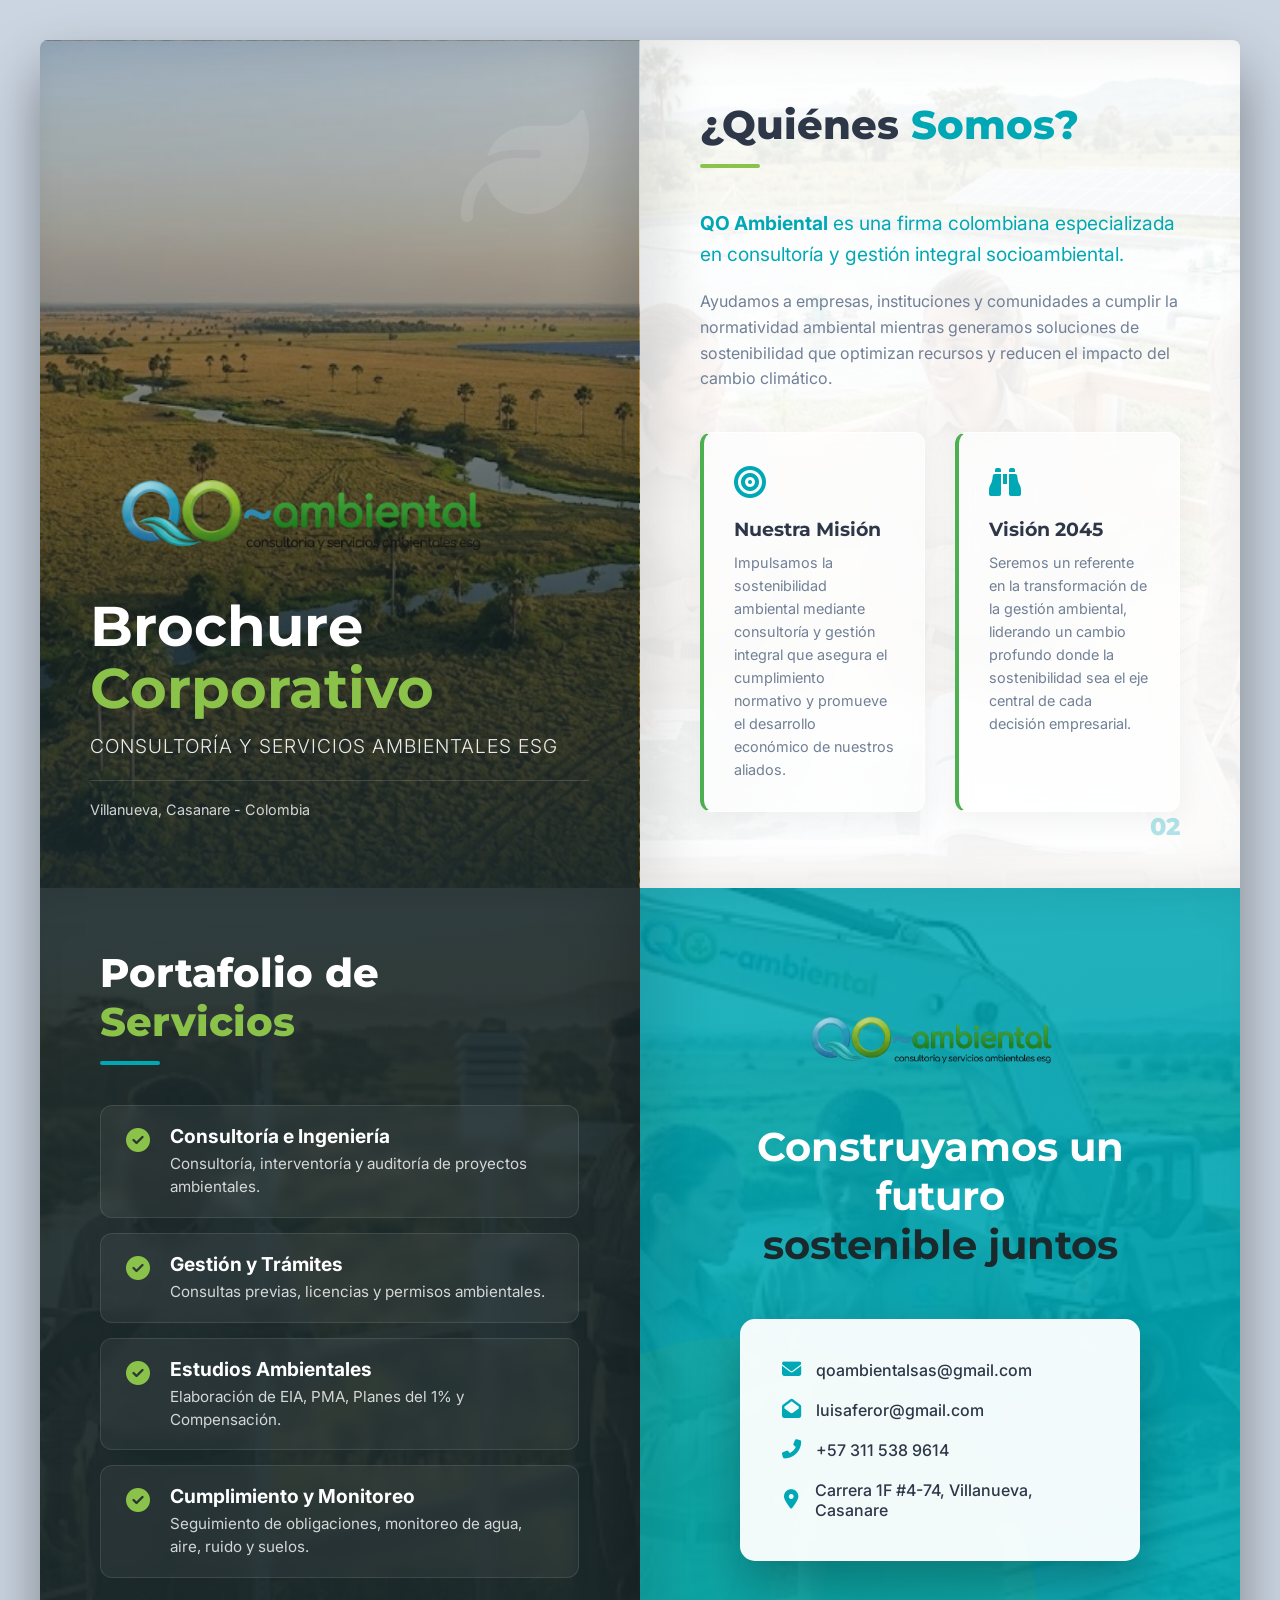
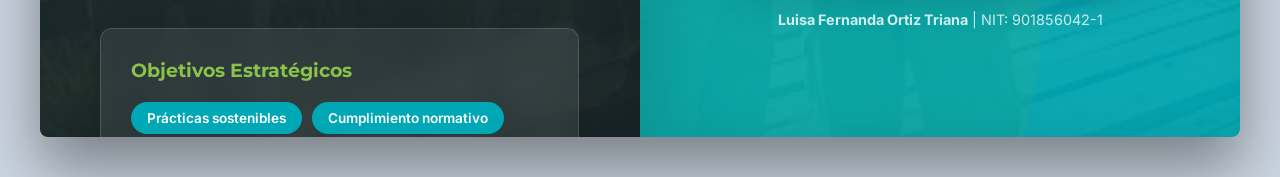
==== brochure/index.html @ d690be16 "Add files via upload" ====
<!DOCTYPE html>
<html lang="es">

<head>
    <meta charset="UTF-8">
    <meta name="viewport" content="width=device-width, initial-scale=1.0">
    <title>Brochure Corporativo | QO Ambiental</title>
    <!-- Fonts -->
    <link rel="preconnect" href="https://fonts.googleapis.com">
    <link rel="preconnect" href="https://fonts.gstatic.com" crossorigin>
    <link
        href="https://fonts.googleapis.com/css2?family=Inter:wght@300;400;500;600&family=Montserrat:wght@500;700;800;900&display=swap"
        rel="stylesheet">
    <link rel="stylesheet" href="https://cdnjs.cloudflare.com/ajax/libs/font-awesome/6.4.0/css/all.min.css">
    <link rel="stylesheet" href="style.css">
</head>

<body>

    <div class="brochure-container">

        <!-- PÁGINA 1: PORTADA -->
        <div class="page cover-page">
            <div class="overlay"></div>
            <div class="content">
                <img src="../imagenes/Logo QO.png" alt="QO Ambiental Logo" class="logo-img-large">
                <h1 class="title">Brochure<br><span>Corporativo</span></h1>
                <p class="subtitle">Consultoría y servicios ambientales ESG</p>
                <div class="bottom-bar">Villanueva, Casanare - Colombia</div>
            </div>
            <div class="leaf-decor"><i class="fas fa-leaf"></i></div>
        </div>

        <!-- PÁGINA 2: NOSOTROS / MISIÓN / VISIÓN -->
        <div class="page text-page">
            <div class="page-header">
                <h2>¿Quiénes <span>Somos?</span></h2>
                <div class="divider"></div>
            </div>

            <div class="page-body">
                <p class="lead"><strong>QO Ambiental</strong> es una firma colombiana especializada en consultoría y
                    gestión integral socioambiental.</p>
                <p>Ayudamos a empresas, instituciones y comunidades a cumplir la normatividad ambiental mientras
                    generamos soluciones de sostenibilidad que optimizan recursos y reducen el impacto del cambio
                    climático.</p>

                <div class="grid-2">
                    <div class="box">
                        <div class="box-icon"><i class="fas fa-bullseye"></i></div>
                        <h3>Nuestra Misión</h3>
                        <p>Impulsamos la sostenibilidad ambiental mediante consultoría y gestión integral que asegura el
                            cumplimiento normativo y promueve el desarrollo económico de nuestros aliados.</p>
                    </div>
                    <div class="box">
                        <div class="box-icon"><i class="fas fa-binoculars"></i></div>
                        <h3>Visión 2045</h3>
                        <p>Seremos un referente en la transformación de la gestión ambiental, liderando un cambio
                            profundo donde la sostenibilidad sea el eje central de cada decisión empresarial.</p>
                    </div>
                </div>
            </div>
            <div class="page-footer">02</div>
        </div>

        <!-- PÁGINA 3: SERVICIOS Y OBJETIVOS -->
        <div class="page text-page dark-page">
            <div class="page-header">
                <h2>Portafolio de <span>Servicios</span></h2>
                <div class="divider light"></div>
            </div>

            <div class="page-body">
                <ul class="services-list">
                    <li>
                        <i class="fas fa-check-circle"></i>
                        <div>
                            <strong>Consultoría e Ingeniería</strong>
                            <span>Consultoría, interventoría y auditoría de proyectos ambientales.</span>
                        </div>
                    </li>
                    <li>
                        <i class="fas fa-check-circle"></i>
                        <div>
                            <strong>Gestión y Trámites</strong>
                            <span>Consultas previas, licencias y permisos ambientales.</span>
                        </div>
                    </li>
                    <li>
                        <i class="fas fa-check-circle"></i>
                        <div>
                            <strong>Estudios Ambientales</strong>
                            <span>Elaboración de EIA, PMA, Planes del 1% y Compensación.</span>
                        </div>
                    </li>
                    <li>
                        <i class="fas fa-check-circle"></i>
                        <div>
                            <strong>Cumplimiento y Monitoreo</strong>
                            <span>Seguimiento de obligaciones, monitoreo de agua, aire, ruido y suelos.</span>
                        </div>
                    </li>
                </ul>

                <div class="objectives-highlight">
                    <h3>Objetivos Estratégicos</h3>
                    <div class="tags">
                        <span class="tag">Prácticas sostenibles</span>
                        <span class="tag">Cumplimiento normativo</span>
                        <span class="tag">Mitigación del cambio climático</span>
                    </div>
                </div>
            </div>
            <div class="page-footer">03</div>
        </div>

        <!-- PÁGINA 4: CONTACTO Y CONTRAPORTADA -->
        <div class="page back-cover">
            <div class="content">
                <img src="../imagenes/Logo QO.png" alt="QO Ambiental Logo" class="logo-img-medium">
                <h2>Construyamos un futuro<br><span>sostenible juntos</span></h2>

                <div class="contact-box">
                    <div class="c-item">
                        <i class="fas fa-envelope"></i> qoambientalsas@gmail.com
                    </div>
                    <div class="c-item">
                        <i class="fas fa-envelope-open"></i> luisaferor@gmail.com
                    </div>
                    <div class="c-item">
                        <i class="fas fa-phone-alt"></i> +57 311 538 9614
                    </div>
                    <div class="c-item">
                        <i class="fas fa-map-marker-alt"></i> Carrera 1F #4-74, Villanueva, Casanare
                    </div>
                </div>

                <div class="legal-info">
                    <strong>Luisa Fernanda Ortiz Triana</strong> | NIT: 901856042-1
                </div>
            </div>
            <div class="circle-decor"></div>
        </div>

    </div>

</body>

</html>
---- brochure/style.css ----
:root {
    --color-primary: #00A8B5;
    /* Teal */
    --color-secondary: #4CAF50;
    /* Emerald */
    --color-tertiary: #8BC34A;
    /* Lime */
    --color-dark: #1A292C;
    --color-text: #2D3748;
    --color-text-light: #718096;
    --color-light: #F4F7F6;

    --font-heading: 'Montserrat', sans-serif;
    --font-body: 'Inter', sans-serif;

    --grad-main: linear-gradient(135deg, var(--color-primary) 0%, var(--color-secondary) 100%);
}

* {
    margin: 0;
    padding: 0;
    box-sizing: border-box;
}

body {
    background-color: #CBD5E1;
    font-family: var(--font-body);
    color: var(--color-text);
    padding: 40px;
}

.brochure-container {
    display: grid;
    grid-template-columns: 1fr 1fr;
    gap: 0;
    max-width: 1400px;
    margin: 0 auto;
    box-shadow: 0 30px 60px rgba(0, 0, 0, 0.4);
    border-radius: 8px;
    overflow: hidden;
}

/* Page Standard Size (Letter aspect ratio roughly, viewing in spread) */
.page {
    background: #fff;
    aspect-ratio: 1 / 1.414;
    /* A4 aspect ratio approximation */
    width: 100%;
    position: relative;
    overflow: hidden;
    display: flex;
    flex-direction: column;
}

/* Simulate Book Spine */
.page:nth-child(odd) {
    box-shadow: inset -25px 0 50px rgba(0, 0, 0, 0.15);
    border-right: 1px solid rgba(0, 0, 0, 0.1);
}

.page:nth-child(even) {
    box-shadow: inset 25px 0 50px rgba(0, 0, 0, 0.1);
}

h1,
h2,
h3 {
    font-family: var(--font-heading);
}

h2 span,
h1 span {
    color: var(--color-primary);
}

.divider {
    height: 4px;
    width: 60px;
    background: var(--color-tertiary);
    margin-top: 15px;
    border-radius: 2px;
}

.divider.light {
    background: var(--color-primary);
}

/* --- Page 1: Cover --- */
.cover-page {
    background: url('../imagenes/imagen1.jpg') center/cover;
    color: white;
    justify-content: center;
    padding: 50px;
}

.cover-page .overlay {
    position: absolute;
    inset: 0;
    background: linear-gradient(to bottom, rgba(0, 0, 0, 0.2) 0%, rgba(26, 41, 44, 0.9) 100%);
    z-index: 1;
}

.cover-page .content {
    position: relative;
    z-index: 2;
    margin-top: auto;
    margin-bottom: 80px;
}

.logo-img-large {
    height: 120px;
    width: auto;
    margin-bottom: 20px;
}

.cover-page .title {
    font-size: 3.5rem;
    line-height: 1.1;
    margin-bottom: 15px;
}

.cover-page .title span {
    color: var(--color-tertiary);
}

.cover-page .subtitle {
    font-size: 1.2rem;
    font-weight: 300;
    letter-spacing: 1px;
    text-transform: uppercase;
    opacity: 0.9;
}

.bottom-bar {
    position: absolute;
    bottom: -80px;
    left: 0;
    width: 100%;
    padding: 20px 0;
    border-top: 1px solid rgba(255, 255, 255, 0.2);
    font-size: 0.9rem;
    opacity: 0.8;
}

.leaf-decor {
    position: absolute;
    top: 50px;
    right: 50px;
    font-size: 8rem;
    color: white;
    opacity: 0.1;
    z-index: 1;
}

/* --- Interior Pages (2 & 3) --- */
.text-page {
    padding: 60px;
    background: linear-gradient(rgba(255, 255, 255, 0.9), rgba(255, 255, 255, 0.95)), url('../imagenes/imagen 2.jpg') center/cover;
}

.page-header {
    margin-bottom: 40px;
}

.page-header h2 {
    font-size: 2.5rem;
    font-weight: 800;
}

.page-body .lead {
    font-size: 1.2rem;
    color: var(--color-primary);
    margin-bottom: 20px;
}

.page-body p {
    font-size: 1rem;
    line-height: 1.6;
    margin-bottom: 20px;
    color: var(--color-text-light);
}

.grid-2 {
    display: grid;
    grid-template-columns: 1fr 1fr;
    gap: 30px;
    margin-top: 40px;
}

.box {
    background: rgba(255, 255, 255, 0.65);
    backdrop-filter: blur(12px);
    -webkit-backdrop-filter: blur(12px);
    border: 1px solid rgba(255, 255, 255, 0.8);
    padding: 30px;
    border-radius: 12px;
    border-left: 4px solid var(--color-secondary);
    box-shadow: 0 8px 30px rgba(0, 0, 0, 0.05);
    transition: transform 0.3s cubic-bezier(0.175, 0.885, 0.32, 1.275), box-shadow 0.3s ease;
}

.box:hover {
    transform: translateY(-8px);
    box-shadow: 0 15px 35px rgba(0, 0, 0, 0.1);
}

.box-icon {
    font-size: 2rem;
    color: var(--color-primary);
    margin-bottom: 15px;
}

.box h3 {
    margin-bottom: 10px;
    font-size: 1.2rem;
}

.box p {
    font-size: 0.9rem;
    margin-bottom: 0;
}

.page-footer {
    margin-top: auto;
    text-align: right;
    font-family: var(--font-heading);
    font-weight: 800;
    color: var(--color-primary);
    font-size: 1.5rem;
    opacity: 0.3;
}

/* --- Dark Page (3) --- */
.dark-page {
    background: linear-gradient(rgba(26, 41, 44, 0.9), rgba(26, 41, 44, 0.95)), url('../imagenes/imagen 3.jpg') center/cover;
    color: white;
}

.dark-page h2 span {
    color: var(--color-tertiary);
}

.services-list {
    list-style: none;
    display: flex;
    flex-direction: column;
    gap: 15px;
}

.services-list li {
    display: flex;
    align-items: flex-start;
    gap: 20px;
    background: rgba(255, 255, 255, 0.05);
    backdrop-filter: blur(6px);
    -webkit-backdrop-filter: blur(6px);
    border: 1px solid rgba(255, 255, 255, 0.1);
    padding: 18px 25px;
    border-radius: 12px;
    transition: all 0.3s ease;
}

.services-list li:hover {
    transform: translateX(10px);
    background: rgba(255, 255, 255, 0.12);
    border-color: rgba(255, 255, 255, 0.25);
    box-shadow: 0 10px 25px rgba(0, 0, 0, 0.2);
}

.services-list i {
    font-size: 1.5rem;
    color: var(--color-tertiary);
    margin-top: 4px;
}

.services-list strong {
    display: block;
    font-size: 1.2rem;
    margin-bottom: 5px;
    color: white;
}

.services-list span {
    color: rgba(255, 255, 255, 0.8);
    font-size: 0.95rem;
    line-height: 1.5;
}

.objectives-highlight {
    margin-top: 50px;
    background: rgba(255, 255, 255, 0.08);
    backdrop-filter: blur(10px);
    -webkit-backdrop-filter: blur(10px);
    border: 1px solid rgba(255, 255, 255, 0.15);
    padding: 30px;
    border-radius: 12px;
    box-shadow: 0 15px 35px rgba(0, 0, 0, 0.2);
}

.objectives-highlight h3 {
    margin-bottom: 20px;
    color: var(--color-tertiary);
}

.tags {
    display: flex;
    flex-wrap: wrap;
    gap: 10px;
}

.tag {
    background: var(--color-primary);
    color: white;
    padding: 8px 16px;
    border-radius: 50px;
    font-size: 0.85rem;
    font-weight: 600;
}

/* --- Page 4: Back Cover --- */
.back-cover {
    background: linear-gradient(rgba(0, 168, 181, 0.85), rgba(0, 168, 181, 0.95)), url('../imagenes/imagen4.jpg') center/cover;
    color: white;
    padding: 60px;
    justify-content: center;
    text-align: center;
}

.back-cover .content {
    position: relative;
    z-index: 2;
}

.logo-img-medium {
    height: 80px;
    width: auto;
    margin-bottom: 40px;
}

.back-cover h2 {
    font-size: 2.5rem;
    margin-bottom: 50px;
}

.back-cover h2 span {
    color: var(--color-dark);
}

.contact-box {
    background: rgba(255, 255, 255, 0.95);
    backdrop-filter: blur(10px);
    -webkit-backdrop-filter: blur(10px);
    color: var(--color-text);
    padding: 40px;
    border-radius: 15px;
    display: flex;
    flex-direction: column;
    gap: 20px;
    text-align: left;
    max-width: 400px;
    margin: 0 auto 50px;
    box-shadow: 0 25px 50px rgba(0, 0, 0, 0.25);
    border: 1px solid rgba(255, 255, 255, 0.4);
    transition: transform 0.3s ease, box-shadow 0.3s ease;
}

.contact-box:hover {
    transform: translateY(-8px);
    box-shadow: 0 35px 60px rgba(0, 0, 0, 0.35);
}

.c-item {
    display: flex;
    align-items: center;
    gap: 15px;
    font-weight: 500;
    transition: color 0.3s, transform 0.3s;
    cursor: default;
}

.c-item:hover {
    color: var(--color-primary);
    transform: translateX(5px);
}

.c-item i {
    color: var(--color-primary);
    font-size: 1.2rem;
    width: 20px;
    text-align: center;
}

.legal-info {
    font-size: 0.9rem;
    opacity: 0.8;
}

.circle-decor {
    position: absolute;
    width: 600px;
    height: 600px;
    border-radius: 50%;
    background: var(--color-secondary);
    opacity: 0.1;
    bottom: -200px;
    left: -200px;
    z-index: 1;
}

/* Responsive for single column viewing */
@media (max-width: 1200px) {
    .brochure-container {
        grid-template-columns: 1fr;
        max-width: 800px;
        box-shadow: none;
        gap: 40px;
        background: transparent;
    }

    .page {
        box-shadow: 0 15px 40px rgba(0, 0, 0, 0.2) !important;
        border-radius: 12px;
        border-right: none !important;
    }
}

@media (max-width: 600px) {
    .page {
        aspect-ratio: auto;
        min-height: 800px;
    }

    .cover-page .title {
        font-size: 2.5rem;
    }

    .logo-img-large {
        height: 80px;
    }
}

/* --- Entrance Animations --- */
@keyframes fadeInUp {
    from {
        opacity: 0;
        transform: translateY(30px);
    }

    to {
        opacity: 1;
        transform: translateY(0);
    }
}

.page .content,
.page .page-header,
.page .page-body p,
.page .box,
.services-list li,
.objectives-highlight,
.contact-box {
    animation: fadeInUp 0.8s cubic-bezier(0.165, 0.84, 0.44, 1) forwards;
    opacity: 0;
}

/* Delay staggered */
.cover-page .content {
    animation-delay: 0.2s;
}

.page-header {
    animation-delay: 0.3s;
}

.page-body>p {
    animation-delay: 0.4s;
}

.grid-2 .box:first-child {
    animation-delay: 0.5s;
}

.grid-2 .box:last-child {
    animation-delay: 0.7s;
}

.services-list li:nth-child(1) {
    animation-delay: 0.4s;
}

.services-list li:nth-child(2) {
    animation-delay: 0.55s;
}

.services-list li:nth-child(3) {
    animation-delay: 0.7s;
}

.services-list li:nth-child(4) {
    animation-delay: 0.85s;
}

.objectives-highlight {
    animation-delay: 1s;
}

.contact-box {
    animation-delay: 0.5s;
}

/* --- Print / PDF Export Styles --- */
@media print {
    body {
        background-color: transparent !important;
        margin: 0;
        padding: 0;
    }

    /* Force WebKit (Chrome/Edge/Safari) to render background colors/images */
    * {
        -webkit-print-color-adjust: exact !important;
        print-color-adjust: exact !important;
    }

    .brochure-container {
        display: block;
        /* Remove grid for sequential printing */
        max-width: 100%;
        margin: 0;
        box-shadow: none !important;
        border-radius: 0;
    }

    .page {
        box-shadow: none !important;
        border: none !important;
        page-break-after: always;
        /* Force new page for each brochure page */
        page-break-inside: avoid;
        width: 100%;
        /* Take full width of printed page */
        height: 100vh;
        /* Attempt to fill the page height */
        border-radius: 0 !important;
        /* Remove entrance animations for printing */
        animation: none !important;
        opacity: 1 !important;
    }

    .page .content,
    .page .page-header,
    .page .page-body p,
    .page .box,
    .services-list li,
    .objectives-highlight,
    .contact-box {
        animation: none !important;
        opacity: 1 !important;
    }

    /* Remove interactive hover states & glassmorphism for print clarity */
    .box,
    .services-list li,
    .contact-box,
    .objectives-highlight {
        backdrop-filter: none !important;
        -webkit-backdrop-filter: none !important;
        box-shadow: none !important;
        transform: none !important;
    }

    /* Reset page margins to zero on the printer side */
    @page {
        margin: 0;
        size: letter portrait;
        /* Or A4 */
    }
}
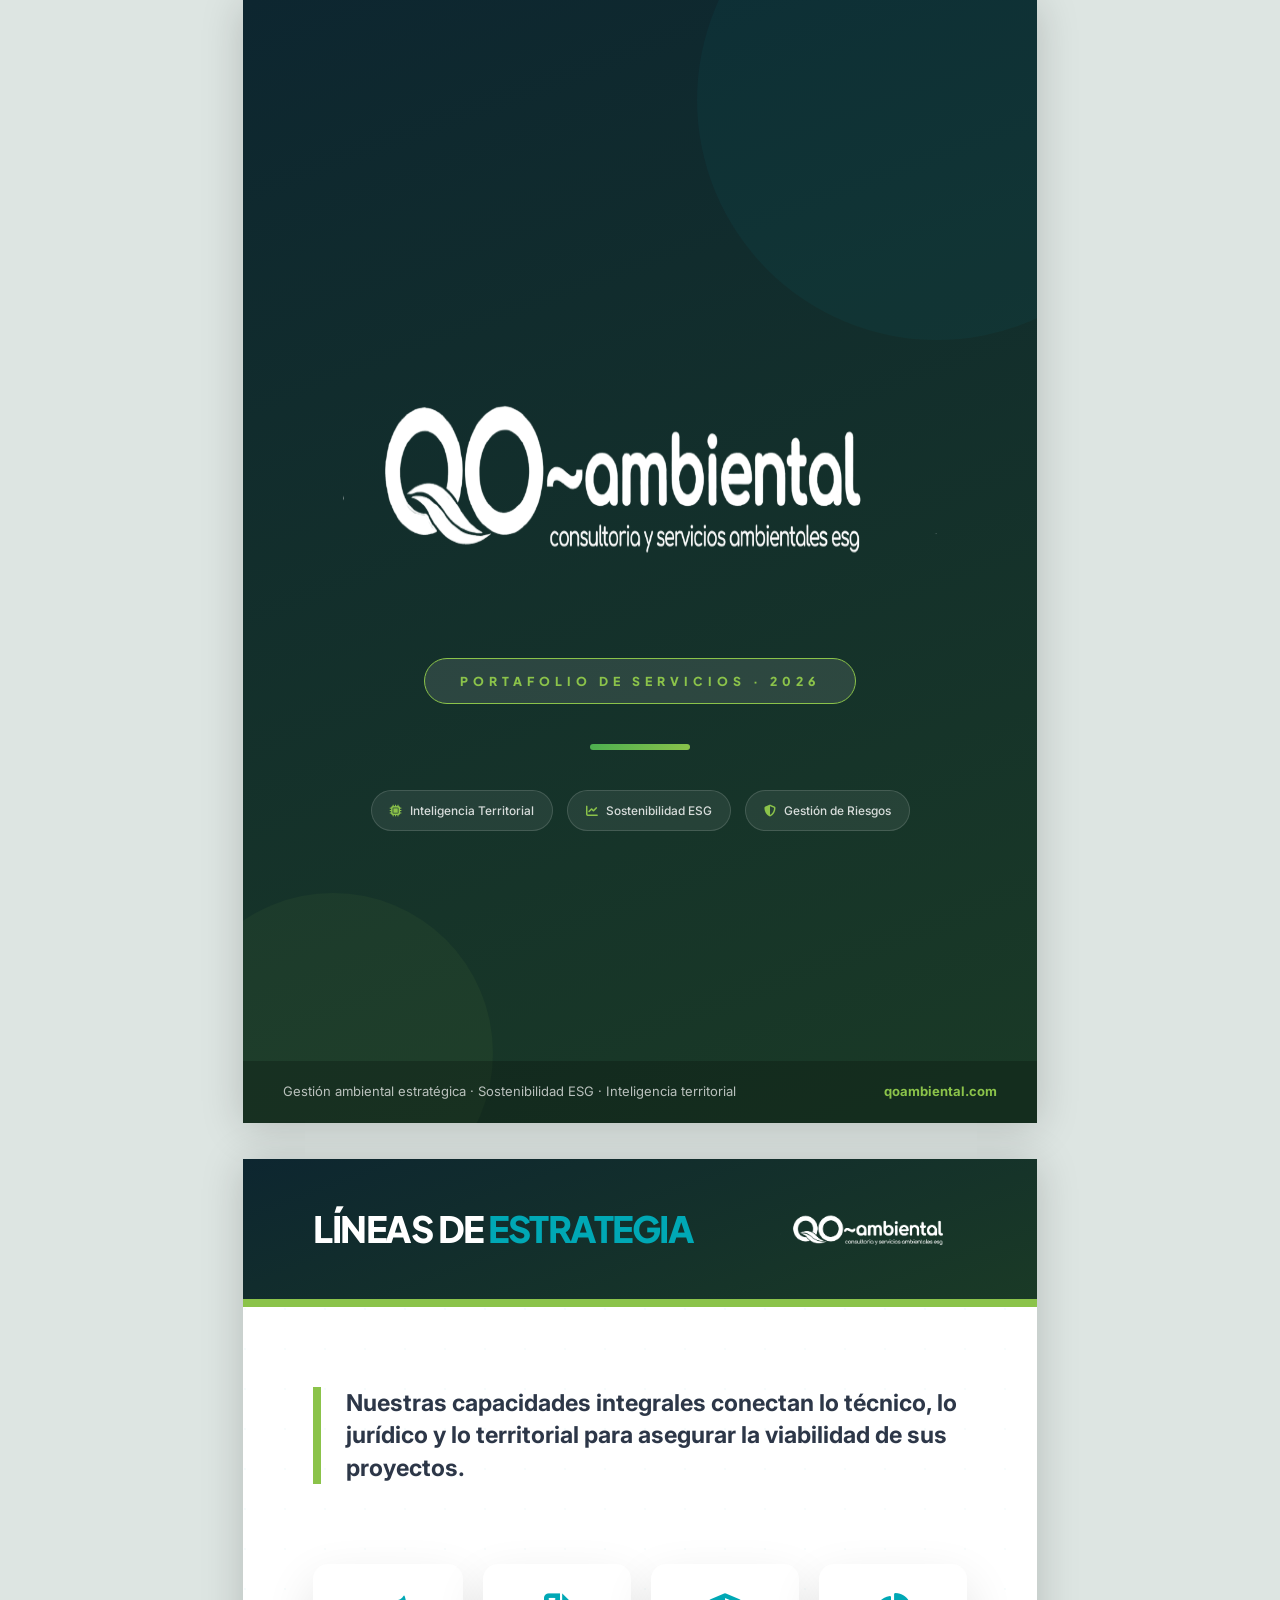
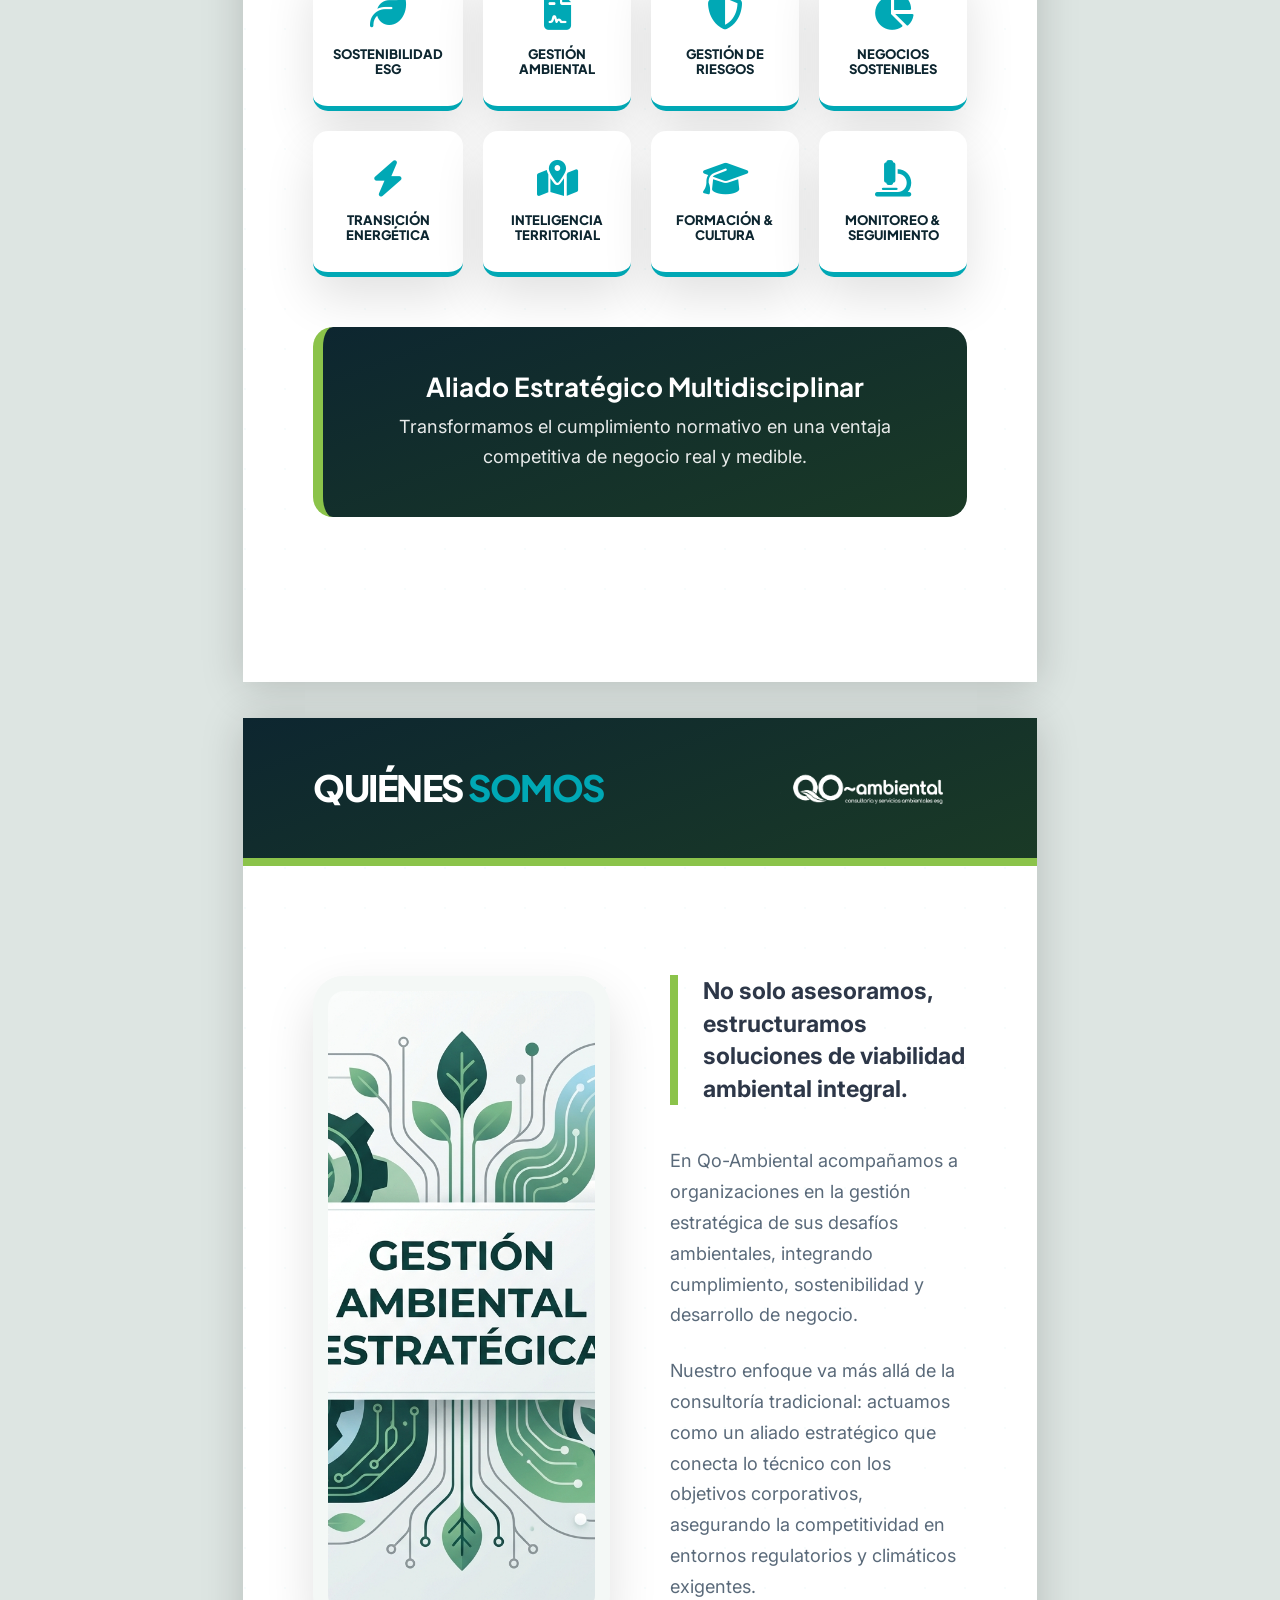
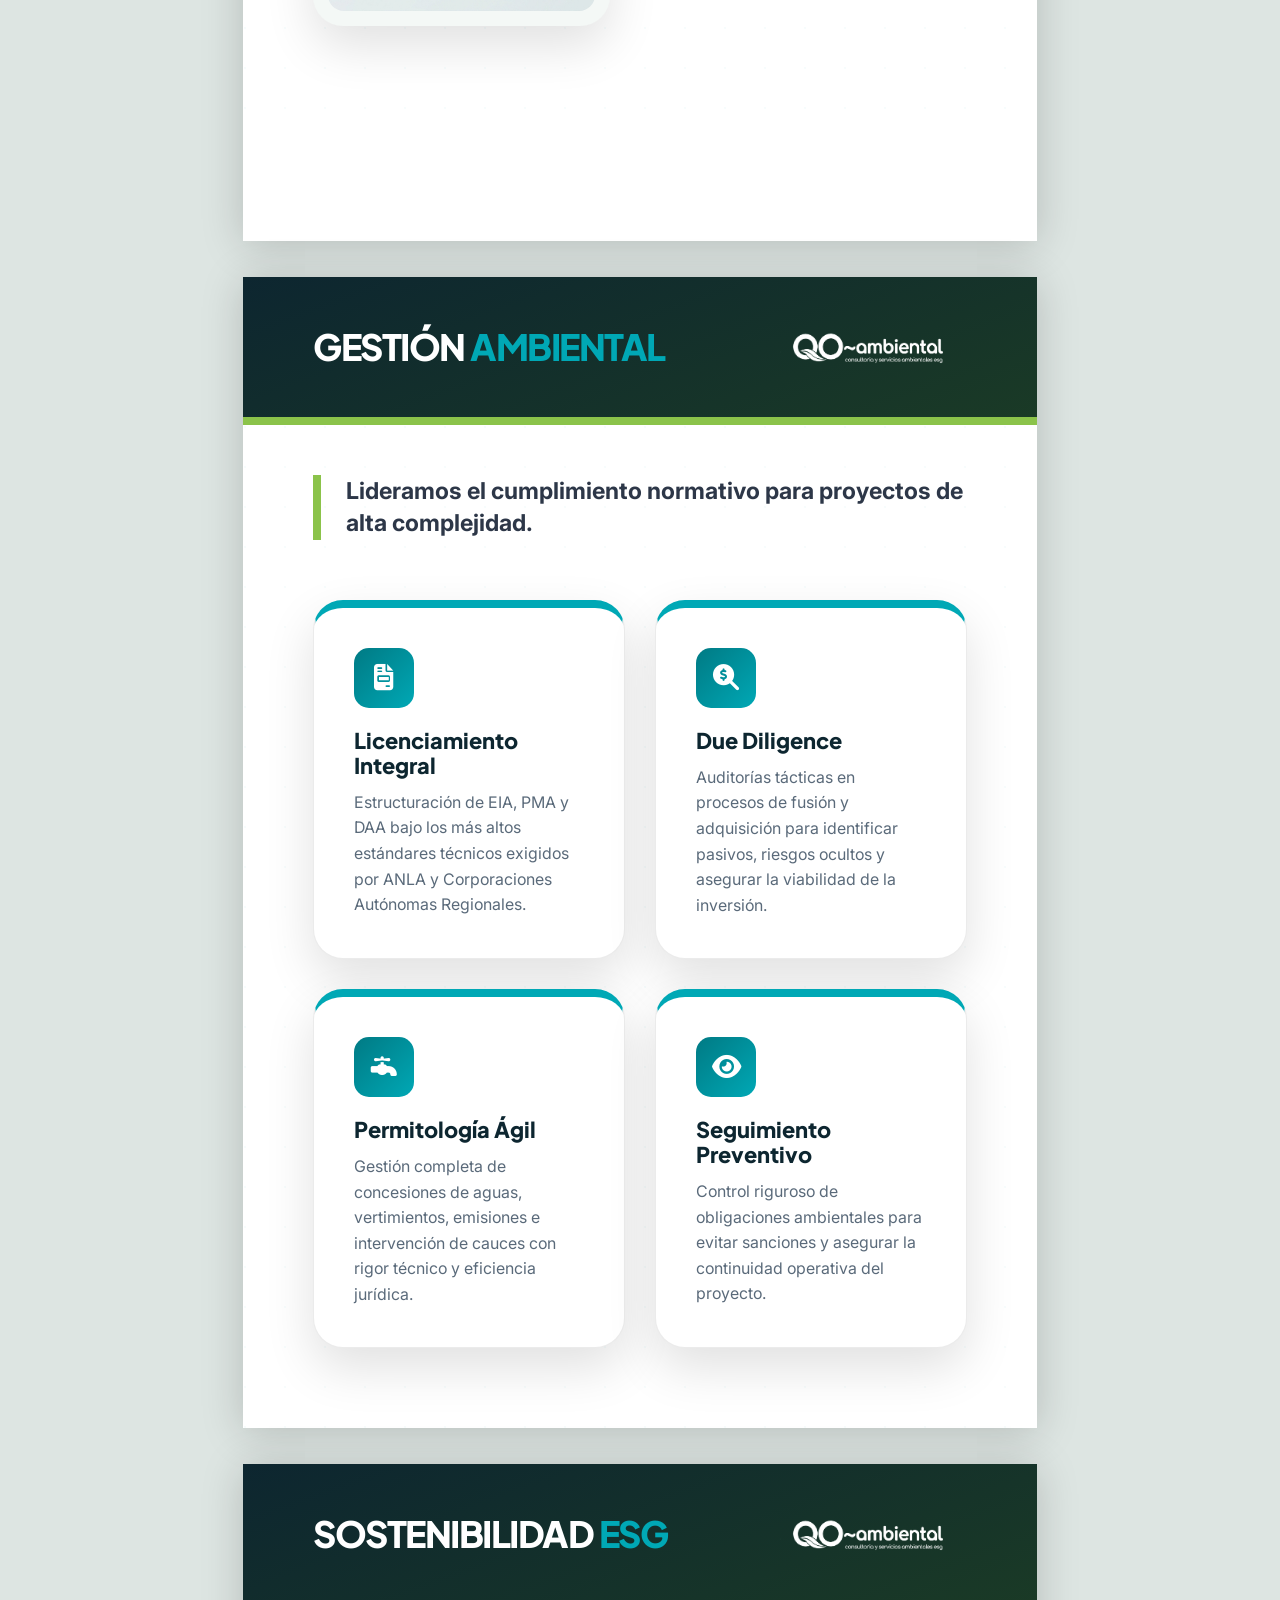
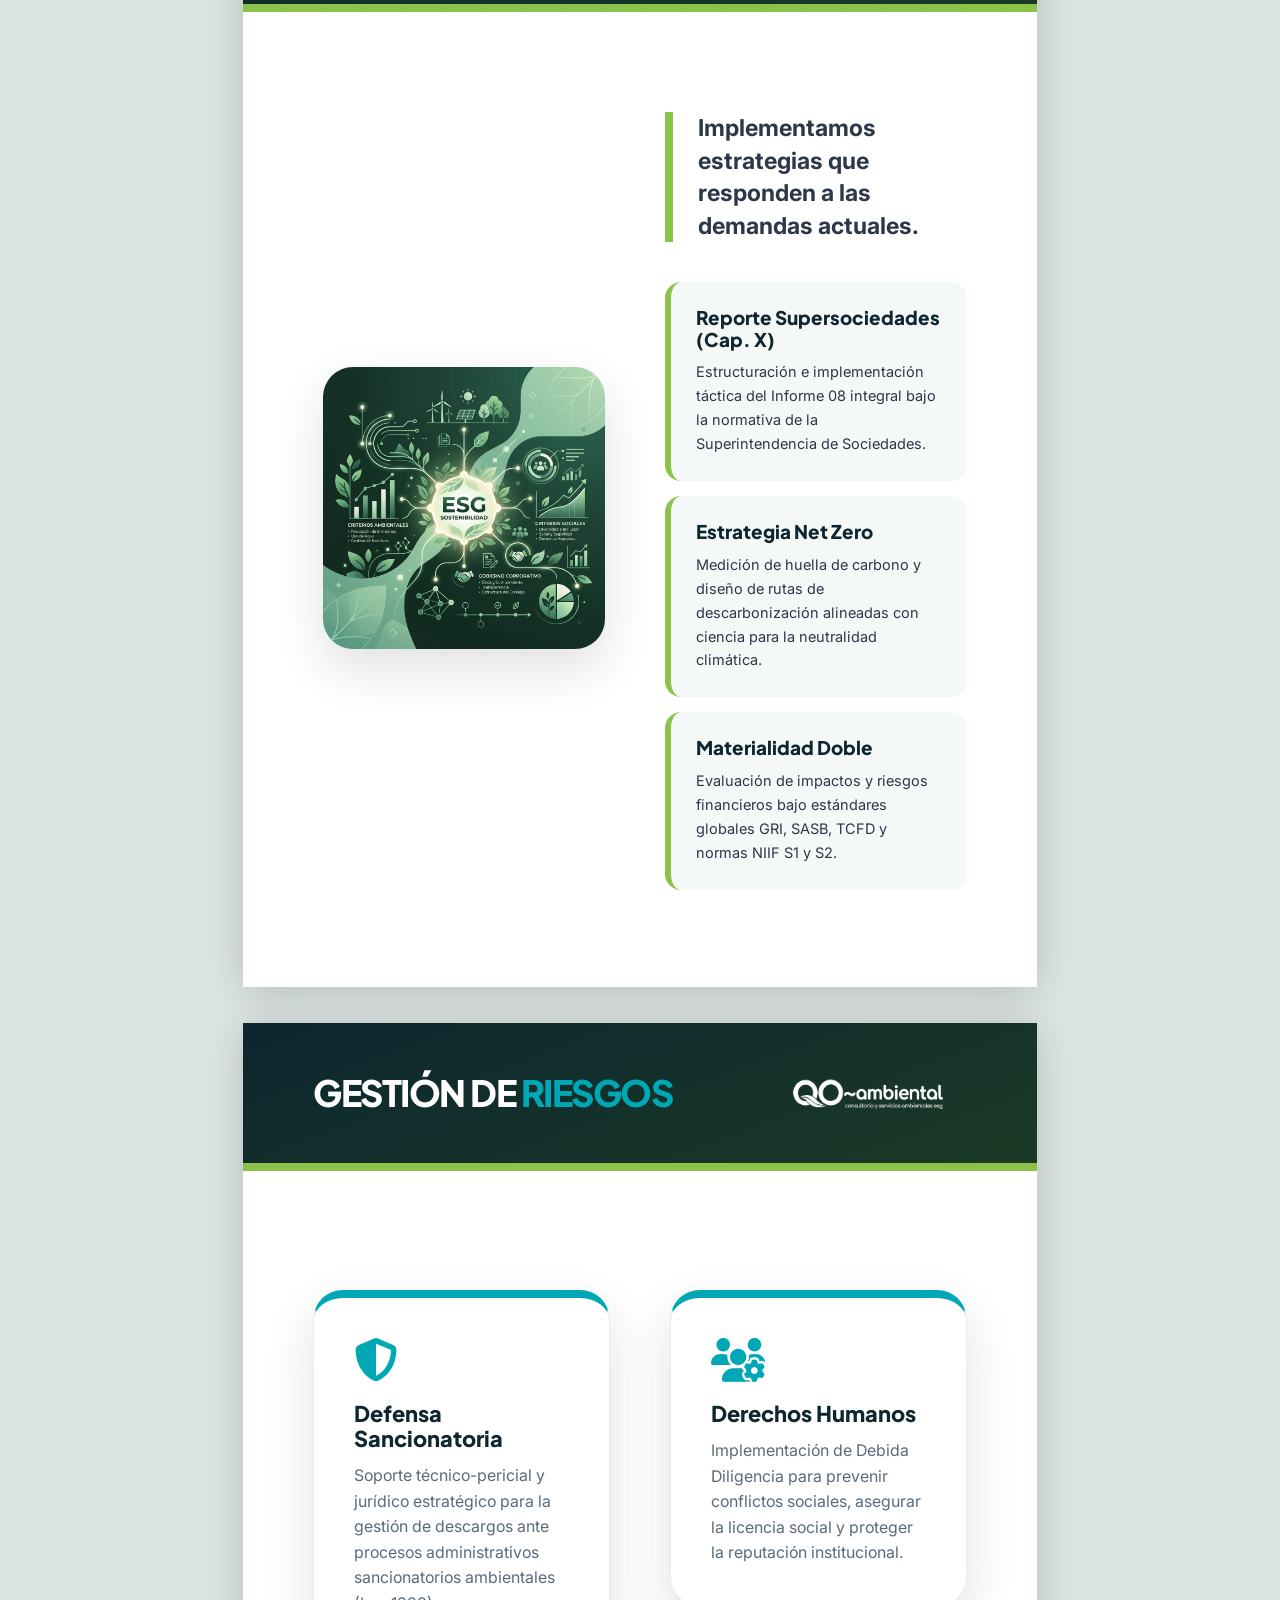
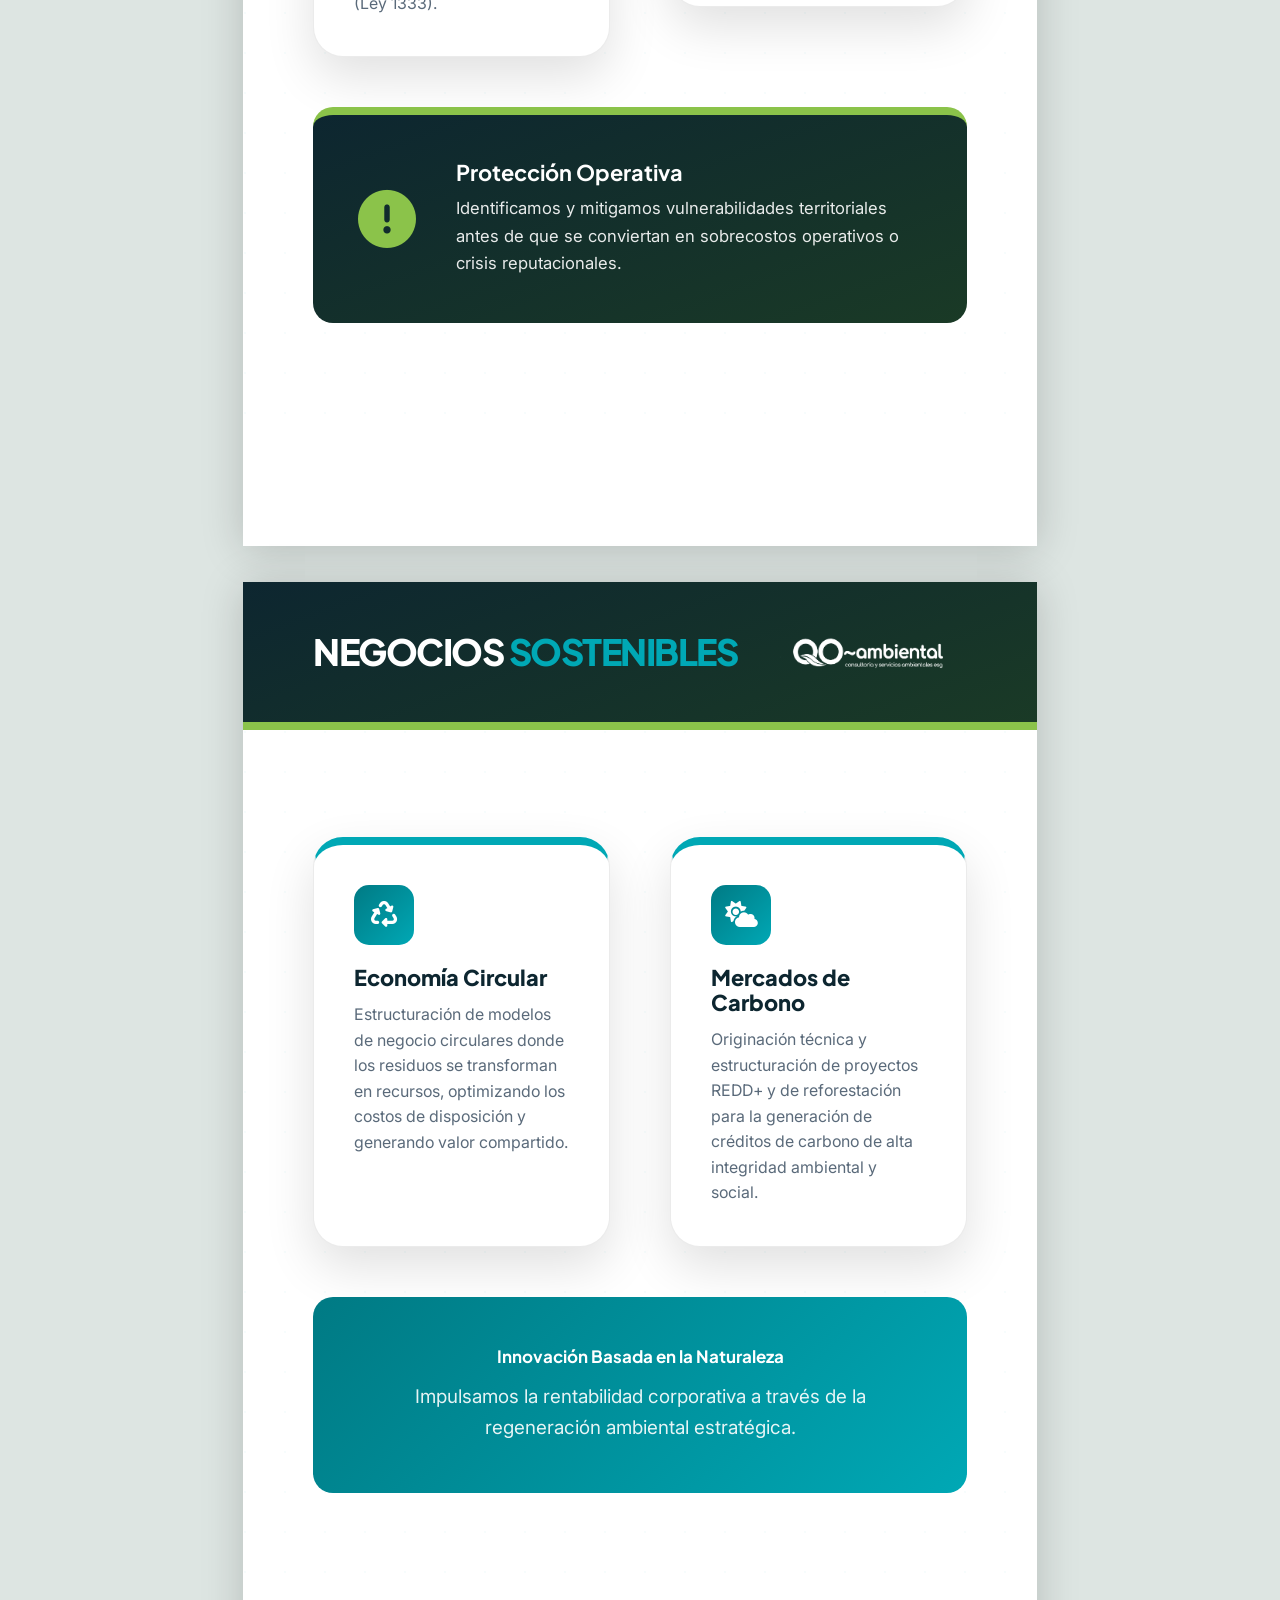
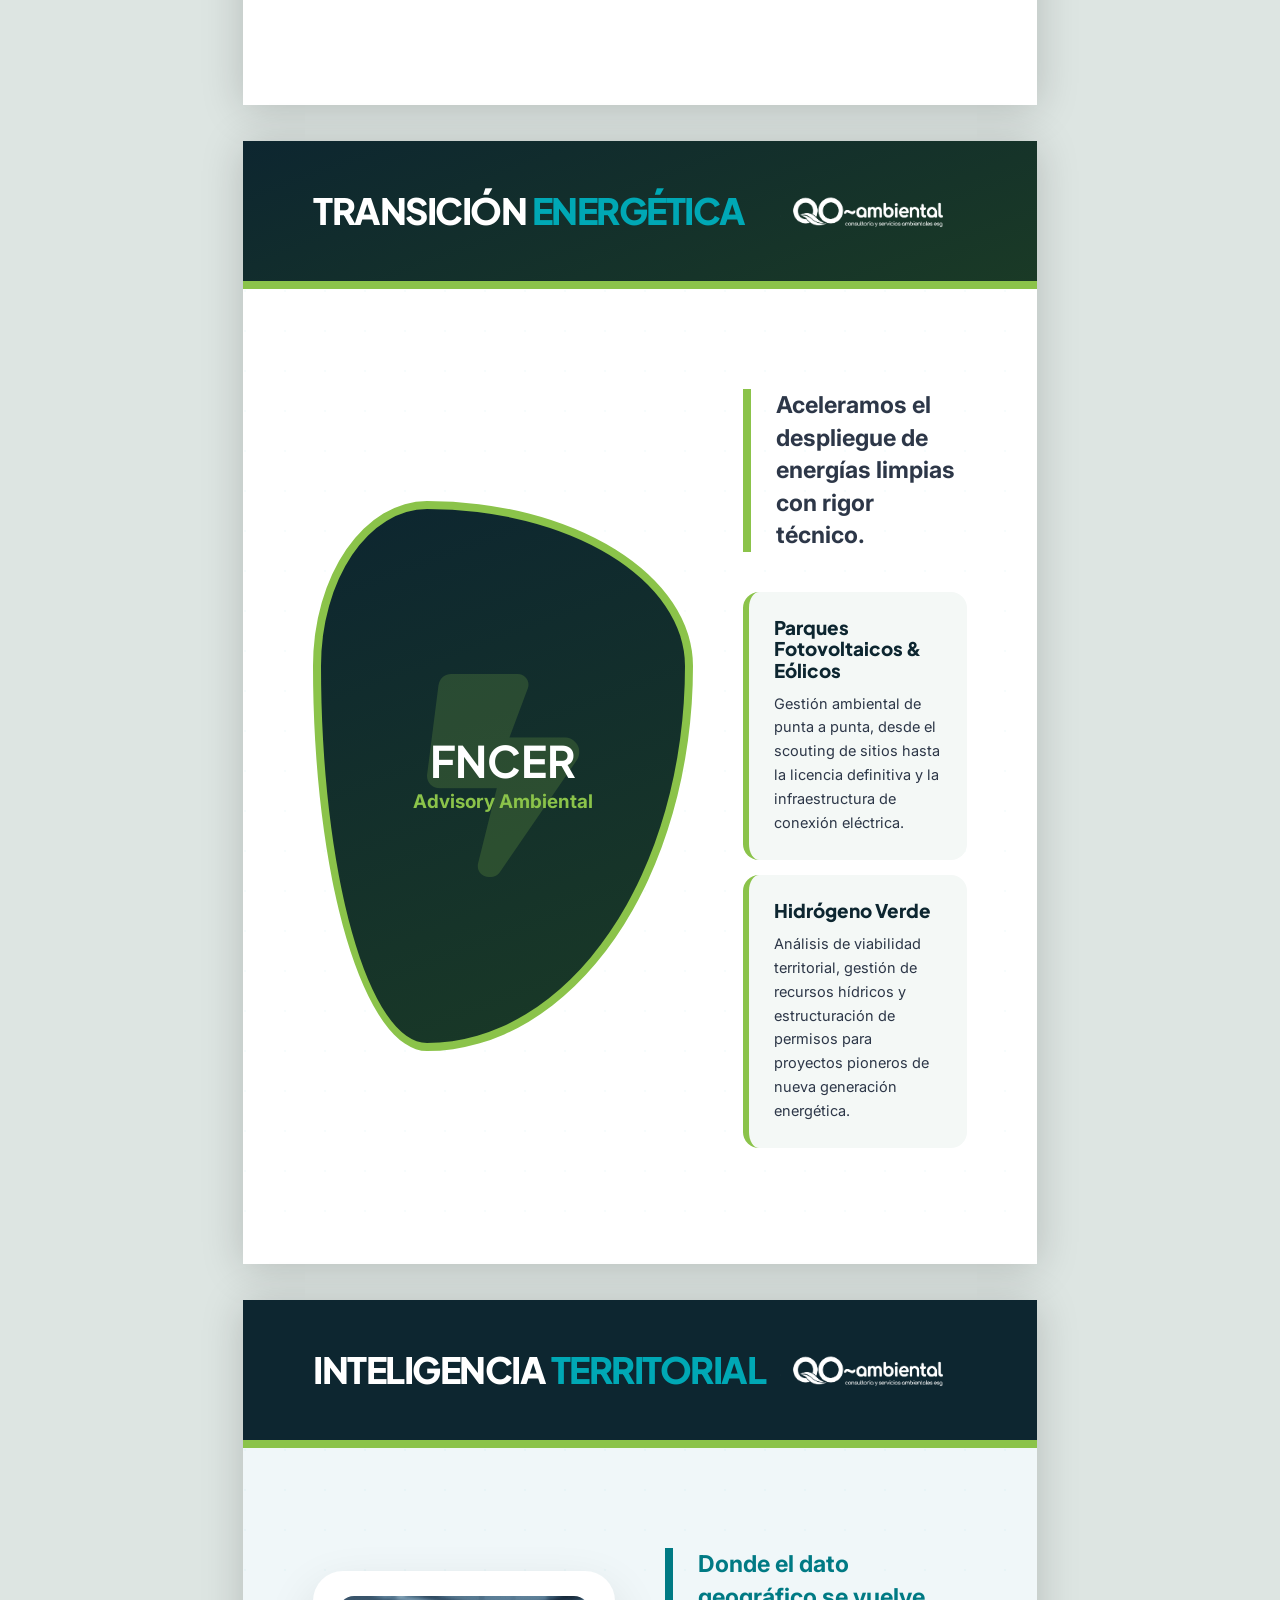
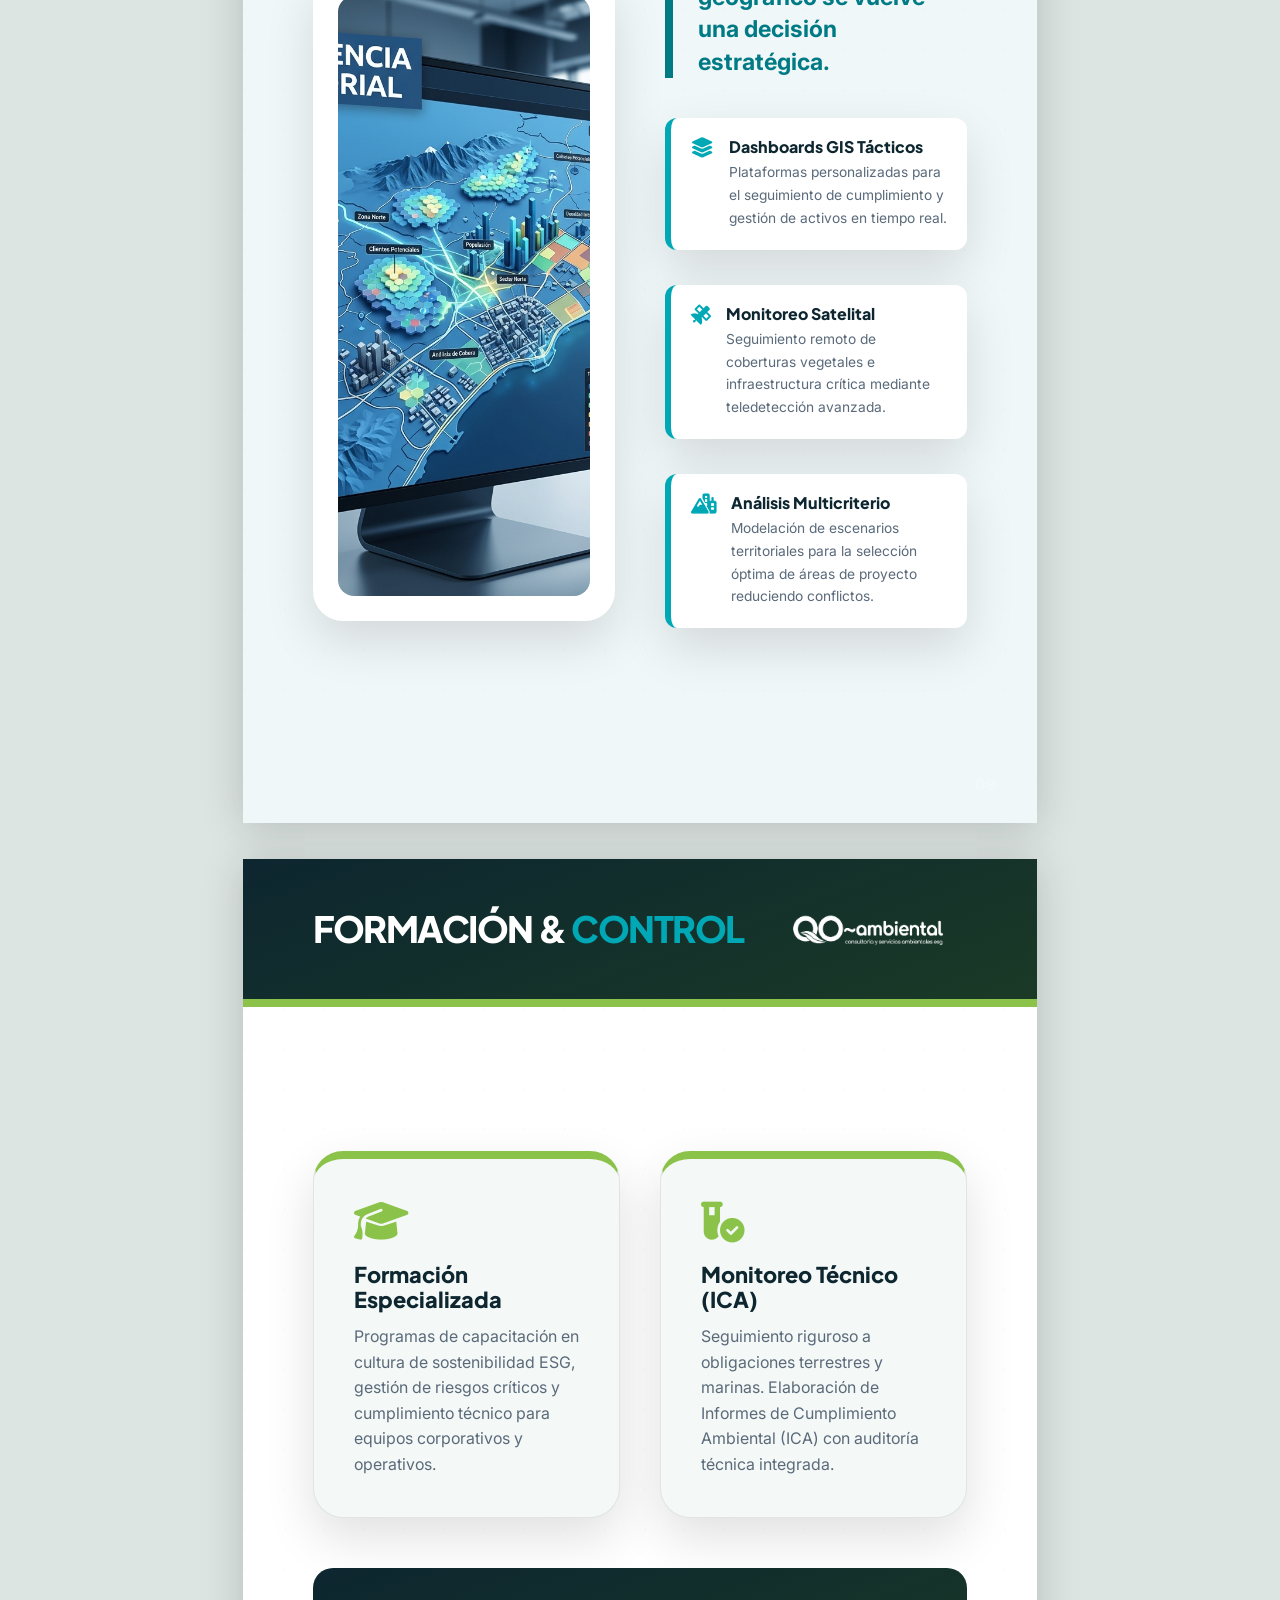
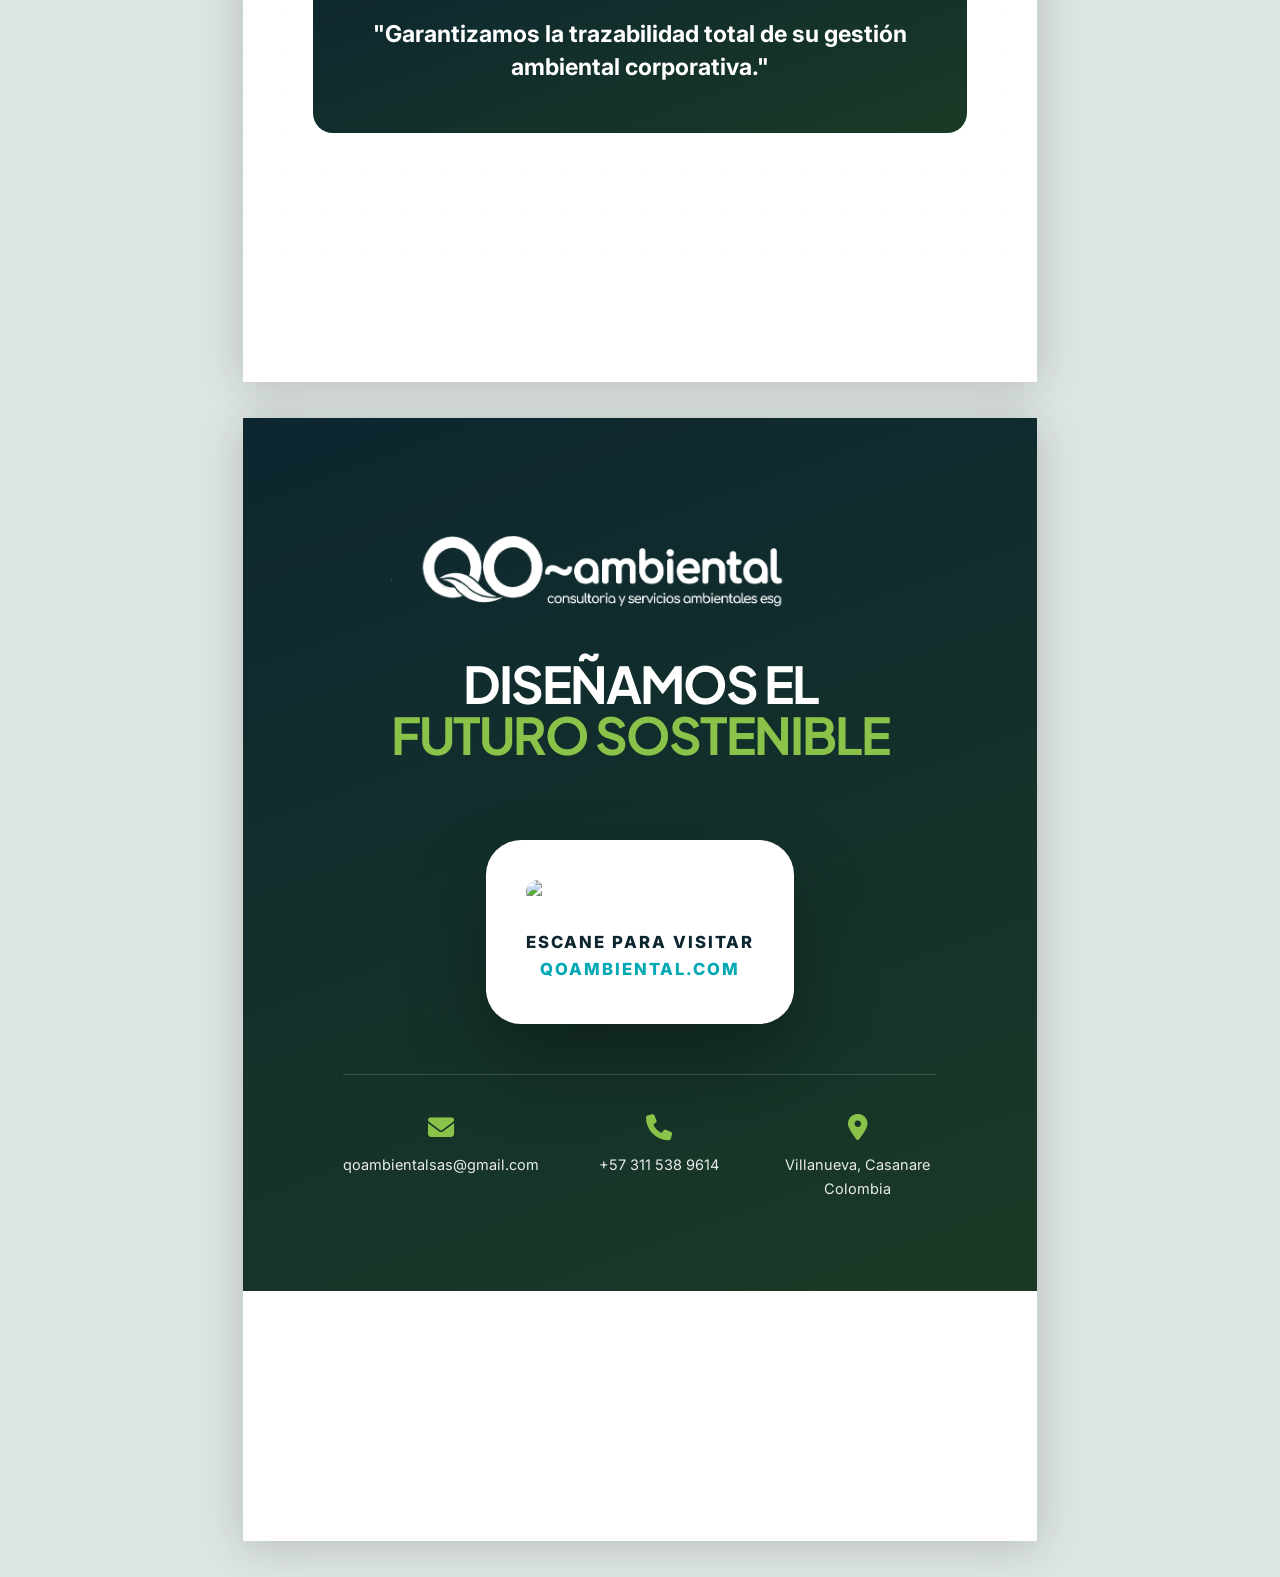
==== commit 2fcce050: "Add files via upload" ====
--- a/brochure/index.html
+++ b/brochure/index.html
@@ -1,149 +1,442 @@
-<!DOCTYPE html>
-<html lang="es">
-
-<head>
-    <meta charset="UTF-8">
-    <meta name="viewport" content="width=device-width, initial-scale=1.0">
-    <title>Brochure Corporativo | QO Ambiental</title>
-    <!-- Fonts -->
-    <link rel="preconnect" href="https://fonts.googleapis.com">
-    <link rel="preconnect" href="https://fonts.gstatic.com" crossorigin>
-    <link
-        href="https://fonts.googleapis.com/css2?family=Inter:wght@300;400;500;600&family=Montserrat:wght@500;700;800;900&display=swap"
-        rel="stylesheet">
-    <link rel="stylesheet" href="https://cdnjs.cloudflare.com/ajax/libs/font-awesome/6.4.0/css/all.min.css">
-    <link rel="stylesheet" href="style.css">
-</head>
-
-<body>
-
-    <div class="brochure-container">
-
-        <!-- PÁGINA 1: PORTADA -->
-        <div class="page cover-page">
-            <div class="overlay"></div>
-            <div class="content">
-                <img src="../imagenes/Logo QO.png" alt="QO Ambiental Logo" class="logo-img-large">
-                <h1 class="title">Brochure<br><span>Corporativo</span></h1>
-                <p class="subtitle">Consultoría y servicios ambientales ESG</p>
-                <div class="bottom-bar">Villanueva, Casanare - Colombia</div>
-            </div>
-            <div class="leaf-decor"><i class="fas fa-leaf"></i></div>
-        </div>
-
-        <!-- PÁGINA 2: NOSOTROS / MISIÓN / VISIÓN -->
-        <div class="page text-page">
-            <div class="page-header">
-                <h2>¿Quiénes <span>Somos?</span></h2>
-                <div class="divider"></div>
-            </div>
-
-            <div class="page-body">
-                <p class="lead"><strong>QO Ambiental</strong> es una firma colombiana especializada en consultoría y
-                    gestión integral socioambiental.</p>
-                <p>Ayudamos a empresas, instituciones y comunidades a cumplir la normatividad ambiental mientras
-                    generamos soluciones de sostenibilidad que optimizan recursos y reducen el impacto del cambio
-                    climático.</p>
-
-                <div class="grid-2">
-                    <div class="box">
-                        <div class="box-icon"><i class="fas fa-bullseye"></i></div>
-                        <h3>Nuestra Misión</h3>
-                        <p>Impulsamos la sostenibilidad ambiental mediante consultoría y gestión integral que asegura el
-                            cumplimiento normativo y promueve el desarrollo económico de nuestros aliados.</p>
-                    </div>
-                    <div class="box">
-                        <div class="box-icon"><i class="fas fa-binoculars"></i></div>
-                        <h3>Visión 2045</h3>
-                        <p>Seremos un referente en la transformación de la gestión ambiental, liderando un cambio
-                            profundo donde la sostenibilidad sea el eje central de cada decisión empresarial.</p>
-                    </div>
-                </div>
-            </div>
-            <div class="page-footer">02</div>
-        </div>
-
-        <!-- PÁGINA 3: SERVICIOS Y OBJETIVOS -->
-        <div class="page text-page dark-page">
-            <div class="page-header">
-                <h2>Portafolio de <span>Servicios</span></h2>
-                <div class="divider light"></div>
-            </div>
-
-            <div class="page-body">
-                <ul class="services-list">
-                    <li>
-                        <i class="fas fa-check-circle"></i>
-                        <div>
-                            <strong>Consultoría e Ingeniería</strong>
-                            <span>Consultoría, interventoría y auditoría de proyectos ambientales.</span>
-                        </div>
-                    </li>
-                    <li>
-                        <i class="fas fa-check-circle"></i>
-                        <div>
-                            <strong>Gestión y Trámites</strong>
-                            <span>Consultas previas, licencias y permisos ambientales.</span>
-                        </div>
-                    </li>
-                    <li>
-                        <i class="fas fa-check-circle"></i>
-                        <div>
-                            <strong>Estudios Ambientales</strong>
-                            <span>Elaboración de EIA, PMA, Planes del 1% y Compensación.</span>
-                        </div>
-                    </li>
-                    <li>
-                        <i class="fas fa-check-circle"></i>
-                        <div>
-                            <strong>Cumplimiento y Monitoreo</strong>
-                            <span>Seguimiento de obligaciones, monitoreo de agua, aire, ruido y suelos.</span>
-                        </div>
-                    </li>
-                </ul>
-
-                <div class="objectives-highlight">
-                    <h3>Objetivos Estratégicos</h3>
-                    <div class="tags">
-                        <span class="tag">Prácticas sostenibles</span>
-                        <span class="tag">Cumplimiento normativo</span>
-                        <span class="tag">Mitigación del cambio climático</span>
-                    </div>
-                </div>
-            </div>
-            <div class="page-footer">03</div>
-        </div>
-
-        <!-- PÁGINA 4: CONTACTO Y CONTRAPORTADA -->
-        <div class="page back-cover">
-            <div class="content">
-                <img src="../imagenes/Logo QO.png" alt="QO Ambiental Logo" class="logo-img-medium">
-                <h2>Construyamos un futuro<br><span>sostenible juntos</span></h2>
-
-                <div class="contact-box">
-                    <div class="c-item">
-                        <i class="fas fa-envelope"></i> qoambientalsas@gmail.com
-                    </div>
-                    <div class="c-item">
-                        <i class="fas fa-envelope-open"></i> luisaferor@gmail.com
-                    </div>
-                    <div class="c-item">
-                        <i class="fas fa-phone-alt"></i> +57 311 538 9614
-                    </div>
-                    <div class="c-item">
-                        <i class="fas fa-map-marker-alt"></i> Carrera 1F #4-74, Villanueva, Casanare
-                    </div>
-                </div>
-
-                <div class="legal-info">
-                    <strong>Luisa Fernanda Ortiz Triana</strong> | NIT: 901856042-1
-                </div>
-            </div>
-            <div class="circle-decor"></div>
-        </div>
-
-    </div>
-
-</body>
-
+<!DOCTYPE html>
+<html lang="es">
+<head>
+    <meta charset="UTF-8">
+    <meta name="viewport" content="width=device-width, initial-scale=1.0">
+    <title>Brochure Corporativo | QO Ambiental</title>
+    <link rel="icon" href="../imagenes/Logo QO-recortado.png">
+    <link rel="preconnect" href="https://fonts.googleapis.com">
+    <link rel="preconnect" href="https://fonts.gstatic.com" crossorigin>
+    <link href="https://fonts.googleapis.com/css2?family=Inter:wght@300;400;500;600&family=Plus+Jakarta+Sans:wght@600;700;800;900&display=swap" rel="stylesheet">
+    <link rel="stylesheet" href="https://cdnjs.cloudflare.com/ajax/libs/font-awesome/6.4.0/css/all.min.css">
+    <style>
+:root {
+    --teal: #00A8B5;    /* Logo Teal */
+    --teal-dk: #007A84;
+    --lime: #8BC34A;    /* Logo Lime */
+    --green: #4CAF50;   /* Logo Green */
+    --dark: #0D2630;    /* Original Dark */
+    --text: #2D3748;
+    --muted: #5A6A7A;
+    --light: #F4F8F6;
+    --white: #FFFFFF;
+    
+    --grad-teal: linear-gradient(135deg, var(--teal-dk) 0%, var(--teal) 100%);
+    --grad-lime: linear-gradient(135deg, var(--green) 0%, var(--lime) 100%);
+    --grad-dark: linear-gradient(160deg, #0D2630 0%, #1A3A26 100%);
+    
+    --radius-lg: 30px;
+    --radius-md: 16px;
+    --shadow-premium: 0 20px 50px rgba(0,0,0,.12);
+}
+*,*::before,*::after{margin:0;padding:0;box-sizing:border-box;}
+html{font-size:14.5px;}
+body{font-family:'Inter',sans-serif;color:var(--text);background:#dde5e2;line-height:1.65;}
+h1,h2,h3,h4,h5{font-family:'Plus Jakarta Sans',sans-serif;line-height:1.15;}
+a{color:inherit;text-decoration:none;}
+img{max-width:100%;display:block;}
+ul{list-style:none;}
+
+/* PÁGINA */
+.page{
+    width:794px;min-height:1123px;margin:0 auto 36px;
+    background:var(--white);box-shadow:0 4px 40px rgba(0,0,0,.18);
+    position:relative;overflow:hidden;page-break-after:always;break-after:page;
+}
+
+/* PORTADA */
+.cover{
+    background: var(--grad-dark);
+    display:flex;flex-direction:column;align-items:center;justify-content:center;
+    min-height:1123px;text-align:center;padding:100px;
+    position: relative;
+    color: var(--white);
+    overflow: hidden;
+}
+.cover-logo{height:250px;margin-bottom:60px; filter: brightness(0) invert(1); z-index: 2;}
+.cover-tag{
+    background:rgba(255,255,255,0.1); border:1px solid var(--lime);
+    color:var(--lime); font-family:'Plus Jakarta Sans',sans-serif; font-size:.85rem;
+    font-weight:800; letter-spacing:5px; text-transform:uppercase; z-index: 2;
+    padding:12px 35px; border-radius:100px; margin-bottom:40px;
+}
+.cover-div{width:100px; height:6px; background: var(--grad-lime); border-radius:100px; margin:0 auto 40px; z-index: 2;}
+.cover-badges{display:flex;gap:14px;justify-content:center;flex-wrap:wrap;margin-bottom:44px;}
+.cover-badge{
+    display:flex;align-items:center;gap:8px;
+    background:rgba(255,255,255,.07);border:1px solid rgba(255,255,255,.14);
+    color:rgba(255,255,255,.82);padding:10px 18px;border-radius:50px;
+    font-size:.82rem;font-weight:500;
+}
+.cover-badge i{color:var(--lime);}
+.cover-bottom{
+    position:absolute;bottom:0;left:0;right:0;
+    background:rgba(0,0,0,.22);padding:20px 40px;
+    display:flex;justify-content:space-between;align-items:center;
+    font-size:.9rem;color:rgba(255,255,255,0.7);
+}
+.cover-bottom strong{color:var(--lime);}
+.orb{position:absolute;border-radius:50%;opacity:.055;}
+.orb1{width:480px;height:480px;background:var(--teal);top:-140px;right:-140px;}
+.orb2{width:320px;height:320px;background:var(--lime);bottom:-90px;left:-70px;}
+
+/* CABECERA INTERNA UNIFORME */
+.ph{background:var(--grad-dark);padding:45px 70px;display:flex;justify-content:space-between;align-items:center; position: relative; border-bottom: 8px solid var(--lime);}
+.ph h2{color:var(--white);font-size:2.5rem;font-weight:900; letter-spacing: -1.5px; text-transform: uppercase;}
+.ph h2 span{color:var(--teal);}
+.ph-logo{height:50px;filter:brightness(0) invert(1);}
+.page-num{position:absolute;bottom:25px;right:40px;font-size:1.1rem;color:var(--white);font-weight:900; opacity: 0.2;}
+
+/* BOX LÍNEAS DE NEGOCIO */
+.ln-grid{display:grid;grid-template-columns:repeat(4,1fr);gap:20px;margin-top:40px;}
+.ln-item{
+    background:var(--white); padding:30px 20px; border-radius:15px; text-align:center; 
+    border-bottom: 5px solid var(--teal); box-shadow: var(--shadow-premium);
+}
+.ln-item i{font-size:2.5rem;color:var(--teal);margin-bottom:15px; display:block;}
+.ln-item h4{font-size:.9rem;font-weight:900;text-transform:uppercase;color:var(--dark);}
+
+/* BODY */
+.pb{
+    padding:80px 70px; min-height: 850px; 
+    background-image: radial-gradient(circle at 2px 2px, rgba(0,168,181,0.03) 1px, transparent 0);
+    background-size: 40px 40px;
+    display: flex; flex-direction: column; justify-content: center;
+}
+
+.g2{display:grid;grid-template-columns:1fr 1fr;gap:60px;margin-top:20px; align-items: start;}
+.box{
+    background:var(--white); border-radius:var(--radius-lg); padding:40px; 
+    border: 1px solid rgba(0,0,0,0.08); box-shadow: var(--shadow-premium); 
+    border-top: 8px solid var(--teal);
+}
+.box-ico{width:60px;height:60px;border-radius:15px;background:var(--grad-teal);color:var(--white);display:flex;align-items:center;justify-content:center;font-size:1.8rem;margin-bottom:20px;}
+.box h3{font-size:1.5rem;margin-bottom:12px;color:var(--dark); font-weight: 800;}
+.box p{font-size:1.1rem;color:var(--muted); line-height: 1.6;}
+
+.lead{font-size:1.6rem;color:var(--text);border-left:8px solid var(--lime);padding-left:25px;margin-bottom:40px;line-height:1.4; font-weight: 700;}
+.bt{font-size:1.25rem;color:var(--muted);margin-bottom:25px;line-height:1.7;}
+
+.svc-item{display:flex;flex-direction:column;gap:10px;padding:25px;background:var(--light);border-radius:var(--radius-md);border-left:6px solid var(--lime); margin-bottom: 15px;}
+.svc-item h4{font-size: 1.3rem; color: var(--dark); font-weight: 800;}
+
+.hl{display:flex;gap:15px;background:var(--white);border-radius:12px;padding:20px;border-left:6px solid var(--teal);box-shadow:var(--shadow-premium);margin-bottom: 15px;}
+.hl i{color:var(--teal);font-size:1.4rem;}
+.hl h5{font-size:1.1rem;margin-bottom:5px;color:var(--dark); font-weight: 800;}
+.hl p{font-size:0.95rem;color:var(--muted);margin:0;}
+
+.qr-premium{
+    background: var(--white); padding: 40px; border-radius: 35px; 
+    box-shadow: 0 40px 80px rgba(0,0,0,0.3); display: inline-block;
+}
+
+@media print{
+    *{-webkit-print-color-adjust:exact!important;print-color-adjust:exact!important;}
+    body{background:white;margin:0;padding:0;}
+    .page{width:100%;height:297mm;min-height:unset;margin:0;box-shadow:none;border-radius:0;page-break-after:always;break-after:page;overflow:hidden;}
+    @page{size:A4;margin:0;}
+}
+    </style>
+</head>
+<body>
+
+<!-- ═══ PÁGINA 1 — PORTADA ═══ -->
+<div class="page">
+  <div class="cover">
+    <div class="orb orb1"></div>
+    <div class="orb orb2"></div>
+    <div style="text-align: center; margin-top: 100px;">
+        <img src="../imagenes/Logo QO.png" alt="QO Ambiental" class="cover-logo">
+    </div>
+    <div class="cover-tag">PORTAFOLIO DE SERVICIOS · 2026</div>
+    <div class="cover-div"></div>
+    <div class="cover-badges">
+      <div class="cover-badge"><i class="fas fa-microchip"></i> Inteligencia Territorial</div>
+      <div class="cover-badge"><i class="fas fa-chart-line"></i> Sostenibilidad ESG</div>
+      <div class="cover-badge"><i class="fas fa-shield-alt"></i> Gestión de Riesgos</div>
+    </div>
+    <div class="cover-bottom">
+      <span>Gestión ambiental estratégica · Sostenibilidad ESG · Inteligencia territorial</span>
+      <span><strong>qoambiental.com</strong></span>
+    </div>
+  </div>
+</div>
+
+<!-- ═══ PÁGINA 2 — LÍNEAS DE ESTRATEGIA ═══ -->
+<div class="page">
+  <div class="ph"><h2>Líneas de <span>Estrategia</span></h2><img src="../imagenes/Logo QO.png" class="ph-logo" alt=""></div>
+  <div class="pb">
+    <p class="lead">Nuestras capacidades integrales conectan lo técnico, lo jurídico y lo territorial para asegurar la viabilidad de sus proyectos.</p>
+    
+    <div class="ln-grid">
+        <div class="ln-item"><i class="fas fa-leaf"></i><h4>Sostenibilidad<br>ESG</h4></div>
+        <div class="ln-item"><i class="fas fa-file-contract"></i><h4>Gestión<br>Ambiental</h4></div>
+        <div class="ln-item"><i class="fas fa-shield-alt"></i><h4>Gestión de<br>Riesgos</h4></div>
+        <div class="ln-item"><i class="fas fa-chart-pie"></i><h4>Negocios<br>Sostenibles</h4></div>
+        <div class="ln-item"><i class="fas fa-bolt"></i><h4>Transición<br>Energética</h4></div>
+        <div class="ln-item"><i class="fas fa-map-marked-alt"></i><h4>Inteligencia<br>Territorial</h4></div>
+        <div class="ln-item"><i class="fas fa-graduation-cap"></i><h4>Formación &<br>Cultura</h4></div>
+        <div class="ln-item"><i class="fas fa-microscope"></i><h4>Monitoreo &<br>Seguimiento</h4></div>
+    </div>
+
+    <div style="margin-top: 50px; background: var(--grad-dark); color: white; padding: 45px; border-radius: 20px; text-align: center; border-left: 10px solid var(--lime);">
+        <h3 style="color: white; margin-bottom: 10px; font-size: 1.8rem;">Aliado Estratégico Multidisciplinar</h3>
+        <p style="font-size: 1.25rem; opacity: 0.9; max-width: 700px; margin: 0 auto;">Transformamos el cumplimiento normativo en una ventaja competitiva de negocio real y medible.</p>
+    </div>
+  </div>
+  <div class="page-num">02</div>
+</div>
+
+<!-- ═══ PÁGINA 3 — QUIÉNES SOMOS ═══ -->
+<div class="page">
+  <div class="ph"><h2>Quiénes <span>Somos</span></h2><img src="../imagenes/Logo QO.png" class="ph-logo" alt=""></div>
+  <div class="pb">
+    <div class="g2" style="align-items: center;">
+        <div style="background: var(--light); border-radius: var(--radius-lg); padding: 15px; box-shadow: var(--shadow-premium);">
+            <img src="../imagenes/qo_portada_es.png" alt="Enfoque" style="border-radius: var(--radius-md); width: 100%; height: 620px; object-fit: cover;">
+        </div>
+        <div>
+            <p class="lead">No solo asesoramos, estructuramos soluciones de viabilidad ambiental integral.</p>
+            <p class="bt">En Qo-Ambiental acompañamos a organizaciones en la gestión estratégica de sus desafíos ambientales, integrando cumplimiento, sostenibilidad y desarrollo de negocio.</p>
+            <p class="bt">Nuestro enfoque va más allá de la consultoría tradicional: actuamos como un aliado estratégico que conecta lo técnico con los objetivos corporativos, asegurando la competitividad en entornos regulatorios y climáticos exigentes.</p>
+        </div>
+    </div>
+  </div>
+  <div class="page-num">03</div>
+</div>
+
+<!-- ═══ PÁGINA 4 — GESTIÓN AMBIENTAL ═══ -->
+<div class="page">
+  <div class="ph"><h2>Gestión <span>Ambiental</span></h2><img src="../imagenes/Logo QO.png" class="ph-logo" alt=""></div>
+  <div class="pb" style="justify-content: flex-start; padding-top: 50px;">
+    <p class="lead">Lideramos el cumplimiento normativo para proyectos de alta complejidad.</p>
+    <div class="g2" style="gap: 30px;">
+        <div class="box">
+            <div class="box-ico"><i class="fas fa-file-invoice"></i></div>
+            <h3>Licenciamiento Integral</h3>
+            <p>Estructuración de EIA, PMA y DAA bajo los más altos estándares técnicos exigidos por ANLA y Corporaciones Autónomas Regionales.</p>
+        </div>
+        <div class="box">
+            <div class="box-ico"><i class="fas fa-search-dollar"></i></div>
+            <h3>Due Diligence</h3>
+            <p>Auditorías tácticas en procesos de fusión y adquisición para identificar pasivos, riesgos ocultos y asegurar la viabilidad de la inversión.</p>
+        </div>
+        <div class="box">
+            <div class="box-ico"><i class="fas fa-faucet"></i></div>
+            <h3>Permitología Ágil</h3>
+            <p>Gestión completa de concesiones de aguas, vertimientos, emisiones e intervención de cauces con rigor técnico y eficiencia jurídica.</p>
+        </div>
+        <div class="box">
+            <div class="box-ico"><i class="fas fa-eye"></i></div>
+            <h3>Seguimiento Preventivo</h3>
+            <p>Control riguroso de obligaciones ambientales para evitar sanciones y asegurar la continuidad operativa del proyecto.</p>
+        </div>
+    </div>
+  </div>
+  <div class="page-num">04</div>
+</div>
+
+<!-- ═══ PÁGINA 5 — SOSTENIBILIDAD ESG ═══ -->
+<div class="page">
+  <div class="ph"><h2>Sostenibilidad <span>ESG</span></h2><img src="../imagenes/Logo QO.png" class="ph-logo" alt=""></div>
+  <div class="pb">
+    <div class="g2" style="align-items: center; gap: 50px;">
+        <div style="padding: 10px;">
+            <img src="../imagenes/qo_esg_es.png" alt="ESG" style="border-radius: var(--radius-lg); width: 100%; box-shadow: var(--shadow-premium);">
+        </div>
+        <div>
+            <p class="lead">Implementamos estrategias que responden a las demandas actuales.</p>
+            <div class="svc-item">
+                <h4>Reporte Supersociedades (Cap. X)</h4>
+                <p>Estructuración e implementación táctica del Informe 08 integral bajo la normativa de la Superintendencia de Sociedades.</p>
+            </div>
+            <div class="svc-item">
+                <h4>Estrategia Net Zero</h4>
+                <p>Medición de huella de carbono y diseño de rutas de descarbonización alineadas con ciencia para la neutralidad climática.</p>
+            </div>
+            <div class="svc-item">
+                <h4>Materialidad Doble</h4>
+                <p>Evaluación de impactos y riesgos financieros bajo estándares globales GRI, SASB, TCFD y normas NIIF S1 y S2.</p>
+            </div>
+        </div>
+    </div>
+  </div>
+  <div class="page-num">05</div>
+</div>
+
+<!-- ═══ PÁGINA 6 — GESTIÓN DE RIESGOS ═══ -->
+<div class="page">
+  <div class="ph"><h2>Gestión de <span>Riesgos</span></h2><img src="../imagenes/Logo QO.png" class="ph-logo" alt=""></div>
+  <div class="pb">
+    <div class="g2">
+        <div class="box">
+            <i class="fas fa-shield-halved" style="font-size: 3rem; color: var(--teal); margin-bottom: 20px;"></i>
+            <h3>Defensa Sancionatoria</h3>
+            <p>Soporte técnico-pericial y jurídico estratégico para la gestión de descargos ante procesos administrativos sancionatorios ambientales (Ley 1333).</p>
+        </div>
+        <div class="box">
+            <i class="fas fa-users-gear" style="font-size: 3rem; color: var(--teal); margin-bottom: 20px;"></i>
+            <h3>Derechos Humanos</h3>
+            <p>Implementación de Debida Diligencia para prevenir conflictos sociales, asegurar la licencia social y proteger la reputación institucional.</p>
+        </div>
+    </div>
+    <div style="margin-top: 50px; background: var(--grad-dark); color: white; padding: 45px; border-radius: 20px; display: flex; align-items: center; gap: 40px; border-top: 8px solid var(--lime);">
+        <i class="fas fa-circle-exclamation" style="font-size: 4rem; color: var(--lime);"></i>
+        <div>
+            <h4 style="color: white; font-size: 1.5rem; margin-bottom: 10px;">Protección Operativa</h4>
+            <p style="font-size: 1.15rem; opacity: 0.9;">Identificamos y mitigamos vulnerabilidades territoriales antes de que se conviertan en sobrecostos operativos o crisis reputacionales.</p>
+        </div>
+    </div>
+  </div>
+  <div class="page-num">06</div>
+</div>
+
+<!-- ═══ PÁGINA 7 — NEGOCIOS SOSTENIBLES ═══ -->
+<div class="page">
+  <div class="ph"><h2>Negocios <span>Sostenibles</span></h2><img src="../imagenes/Logo QO.png" class="ph-logo" alt=""></div>
+  <div class="pb">
+    <div class="g2">
+        <div class="box" style="height: 100%;">
+            <div class="box-ico"><i class="fas fa-recycle"></i></div>
+            <h3>Economía Circular</h3>
+            <p>Estructuración de modelos de negocio circulares donde los residuos se transforman en recursos, optimizando los costos de disposición y generando valor compartido.</p>
+        </div>
+        <div class="box" style="height: 100%;">
+            <div class="box-ico"><i class="fas fa-cloud-sun"></i></div>
+            <h3>Mercados de Carbono</h3>
+            <p>Originación técnica y estructuración de proyectos REDD+ y de reforestación para la generación de créditos de carbono de alta integridad ambiental y social.</p>
+        </div>
+    </div>
+    <div style="margin-top: 50px; background: var(--grad-teal); color: white; padding: 50px; border-radius: 20px; text-align: center;">
+        <h3 style="color: white; margin-bottom: 15px;">Innovación Basada en la Naturaleza</h3>
+        <p style="font-size: 1.3rem; opacity: 0.9;">Impulsamos la rentabilidad corporativa a través de la regeneración ambiental estratégica.</p>
+    </div>
+  </div>
+  <div class="page-num">07</div>
+</div>
+
+<!-- ═══ PÁGINA 8 — TRANSICIÓN ENERGÉTICA ═══ -->
+<div class="page">
+  <div class="ph"><h2>Transición <span>Energética</span></h2><img src="../imagenes/Logo QO.png" class="ph-logo" alt=""></div>
+  <div class="pb">
+    <div class="g2" style="align-items: center; gap: 50px;">
+        <div style="background: var(--grad-dark); border-radius: 30% 70% 70% 30% / 30% 30% 70% 70%; height: 550px; width: 380px; display: flex; align-items: center; justify-content: center; overflow: hidden; border: 8px solid var(--lime);">
+            <i class="fas fa-bolt-lightning" style="font-size: 14rem; color: var(--lime); opacity: 0.2;"></i>
+            <div style="position: absolute; color: white; text-align: center; padding: 40px;">
+                <h3 style="font-size: 3rem; color: white;">FNCER</h3>
+                <p style="font-size: 1.3rem; font-weight: 700; color: var(--lime);">Advisory Ambiental</p>
+            </div>
+        </div>
+        <div>
+            <p class="lead">Aceleramos el despliegue de energías limpias con rigor técnico.</p>
+            <div class="svc-item">
+                <h4>Parques Fotovoltaicos & Eólicos</h4>
+                <p>Gestión ambiental de punta a punta, desde el scouting de sitios hasta la licencia definitiva y la infraestructura de conexión eléctrica.</p>
+            </div>
+            <div class="svc-item">
+                <h4>Hidrógeno Verde</h4>
+                <p>Análisis de viabilidad territorial, gestión de recursos hídricos y estructuración de permisos para proyectos pioneros de nueva generación energética.</p>
+            </div>
+        </div>
+    </div>
+  </div>
+  <div class="page-num">08</div>
+</div>
+
+<!-- ═══ PÁGINA 9 — INTELIGENCIA TERRITORIAL (GIS) ═══ -->
+<div class="page" style="background: #f0f7f9;">
+  <div class="ph" style="background: var(--dark);"><h2>Inteligencia <span>Territorial</span></h2><img src="../imagenes/Logo QO.png" class="ph-logo" alt=""></div>
+  <div class="pb">
+    <div class="g2" style="align-items: center; gap: 50px;">
+        <div style="background: var(--white); border-radius: var(--radius-lg); padding: 25px; box-shadow: var(--shadow-premium);">
+            <img src="../imagenes/qo_gis_es.png" alt="GIS" style="border-radius: var(--radius-md); width: 100%; height: 600px; object-fit: cover;">
+        </div>
+        <div>
+            <p class="lead" style="color: var(--teal-dk); border-left-color: var(--teal-dk);">Donde el dato geográfico se vuelve una decisión estratégica.</p>
+            <div style="display: grid; gap: 20px;">
+                <div class="hl">
+                    <i class="fas fa-layer-group"></i>
+                    <div>
+                        <h5>Dashboards GIS Tácticos</h5>
+                        <p>Plataformas personalizadas para el seguimiento de cumplimiento y gestión de activos en tiempo real.</p>
+                    </div>
+                </div>
+                <div class="hl">
+                    <i class="fas fa-satellite"></i>
+                    <div>
+                        <h5>Monitoreo Satelital</h5>
+                        <p>Seguimiento remoto de coberturas vegetales e infraestructura crítica mediante teledetección avanzada.</p>
+                    </div>
+                </div>
+                <div class="hl">
+                    <i class="fas fa-mountain-city"></i>
+                    <div>
+                        <h5>Análisis Multicriterio</h5>
+                        <p>Modelación de escenarios territoriales para la selección óptima de áreas de proyecto reduciendo conflictos.</p>
+                    </div>
+                </div>
+            </div>
+        </div>
+    </div>
+  </div>
+  <div class="page-num">09</div>
+</div>
+
+<!-- ═══ PÁGINA 10 — FORMACIÓN & SEGUIMIENTO ═══ -->
+<div class="page">
+  <div class="ph"><h2>Formación & <span>Control</span></h2><img src="../imagenes/Logo QO.png" class="ph-logo" alt=""></div>
+  <div class="pb">
+    <div class="g2" style="gap: 40px;">
+        <div class="box" style="border-top-color: var(--lime); background: var(--light);">
+            <i class="fas fa-graduation-cap" style="font-size: 3rem; color: var(--lime); margin-bottom: 20px;"></i>
+            <h3>Formación Especializada</h3>
+            <p>Programas de capacitación en cultura de sostenibilidad ESG, gestión de riesgos críticos y cumplimiento técnico para equipos corporativos y operativos.</p>
+        </div>
+        <div class="box" style="border-top-color: var(--lime); background: var(--light);">
+            <i class="fas fa-vial-circle-check" style="font-size: 3rem; color: var(--lime); margin-bottom: 20px;"></i>
+            <h3>Monitoreo Técnico (ICA)</h3>
+            <p>Seguimiento riguroso a obligaciones terrestres y marinas. Elaboración de Informes de Cumplimiento Ambiental (ICA) con auditoría técnica integrada.</p>
+        </div>
+    </div>
+    <div style="margin-top: 50px; background: var(--grad-dark); color: white; padding: 50px; border-radius: 20px; text-align: center;">
+        <p class="lead" style="border: none; margin: 0; padding: 0; color: white;">"Garantizamos la trazabilidad total de su gestión ambiental corporativa."</p>
+    </div>
+  </div>
+  <div class="page-num">10</div>
+</div>
+
+<!-- ═══ PÁGINA 11 — CIERRE & ECOSISTEMA ═══ -->
+<div class="page">
+  <div class="back" style="background: var(--grad-dark); color: white; display:flex; flex-direction:column; justify-content:center; align-items:center; padding: 90px 100px;">
+    
+    <div style="text-align: center; margin-bottom: 60px;">
+        <img src="../imagenes/Logo QO.png" alt="QO Ambiental" style="height: 120px; margin-bottom: 30px; filter: brightness(0) invert(1);">
+        <h2 style="font-size: 3.5rem; color: white; letter-spacing: -2px; line-height: 1; margin-bottom: 20px;">DISEÑAMOS EL<br><span style="color:var(--lime)">FUTURO SOSTENIBLE</span></h2>
+    </div>
+    
+    <div style="text-align: center; margin-bottom: 50px;">
+        <div class="qr-premium">
+            <img src="https://api.qrserver.com/v1/create-qr-code/?size=350x350&data=https://qoambiental.com/&color=00A8B5&bgcolor=FFFFFF&qzone=2&format=png" alt="QR" style="border-radius: 12px;">
+            <p style="margin-top: 25px; font-weight: 800; font-size: 1.15rem; color: var(--dark); text-transform: uppercase; letter-spacing: 2px;">ESCANE PARA VISITAR<br><span style="color: var(--teal);">QOAMBIENTAL.COM</span></p>
+        </div>
+    </div>
+
+    <div style="width: 100%; display: grid; grid-template-columns: 1fr 1fr 1fr; gap: 40px; border-top: 1px solid rgba(255,255,255,0.15); padding-top: 40px;">
+        <div style="text-align: center;">
+            <i class="fas fa-envelope" style="color: var(--lime); font-size: 1.8rem; margin-bottom: 12px;"></i>
+            <p style="font-size: 1rem; opacity: 0.9;">qoambientalsas@gmail.com</p>
+        </div>
+        <div style="text-align: center;">
+            <i class="fas fa-phone" style="color: var(--lime); font-size: 1.8rem; margin-bottom: 12px;"></i>
+            <p style="font-size: 1rem; opacity: 0.9;">+57 311 538 9614</p>
+        </div>
+        <div style="text-align: center;">
+            <i class="fas fa-location-dot" style="color: var(--lime); font-size: 1.8rem; margin-bottom: 12px;"></i>
+            <p style="font-size: 1rem; opacity: 0.9;">Villanueva, Casanare<br>Colombia</p>
+        </div>
+    </div>
+  </div>
+</div>
+
+</body>
 </html>
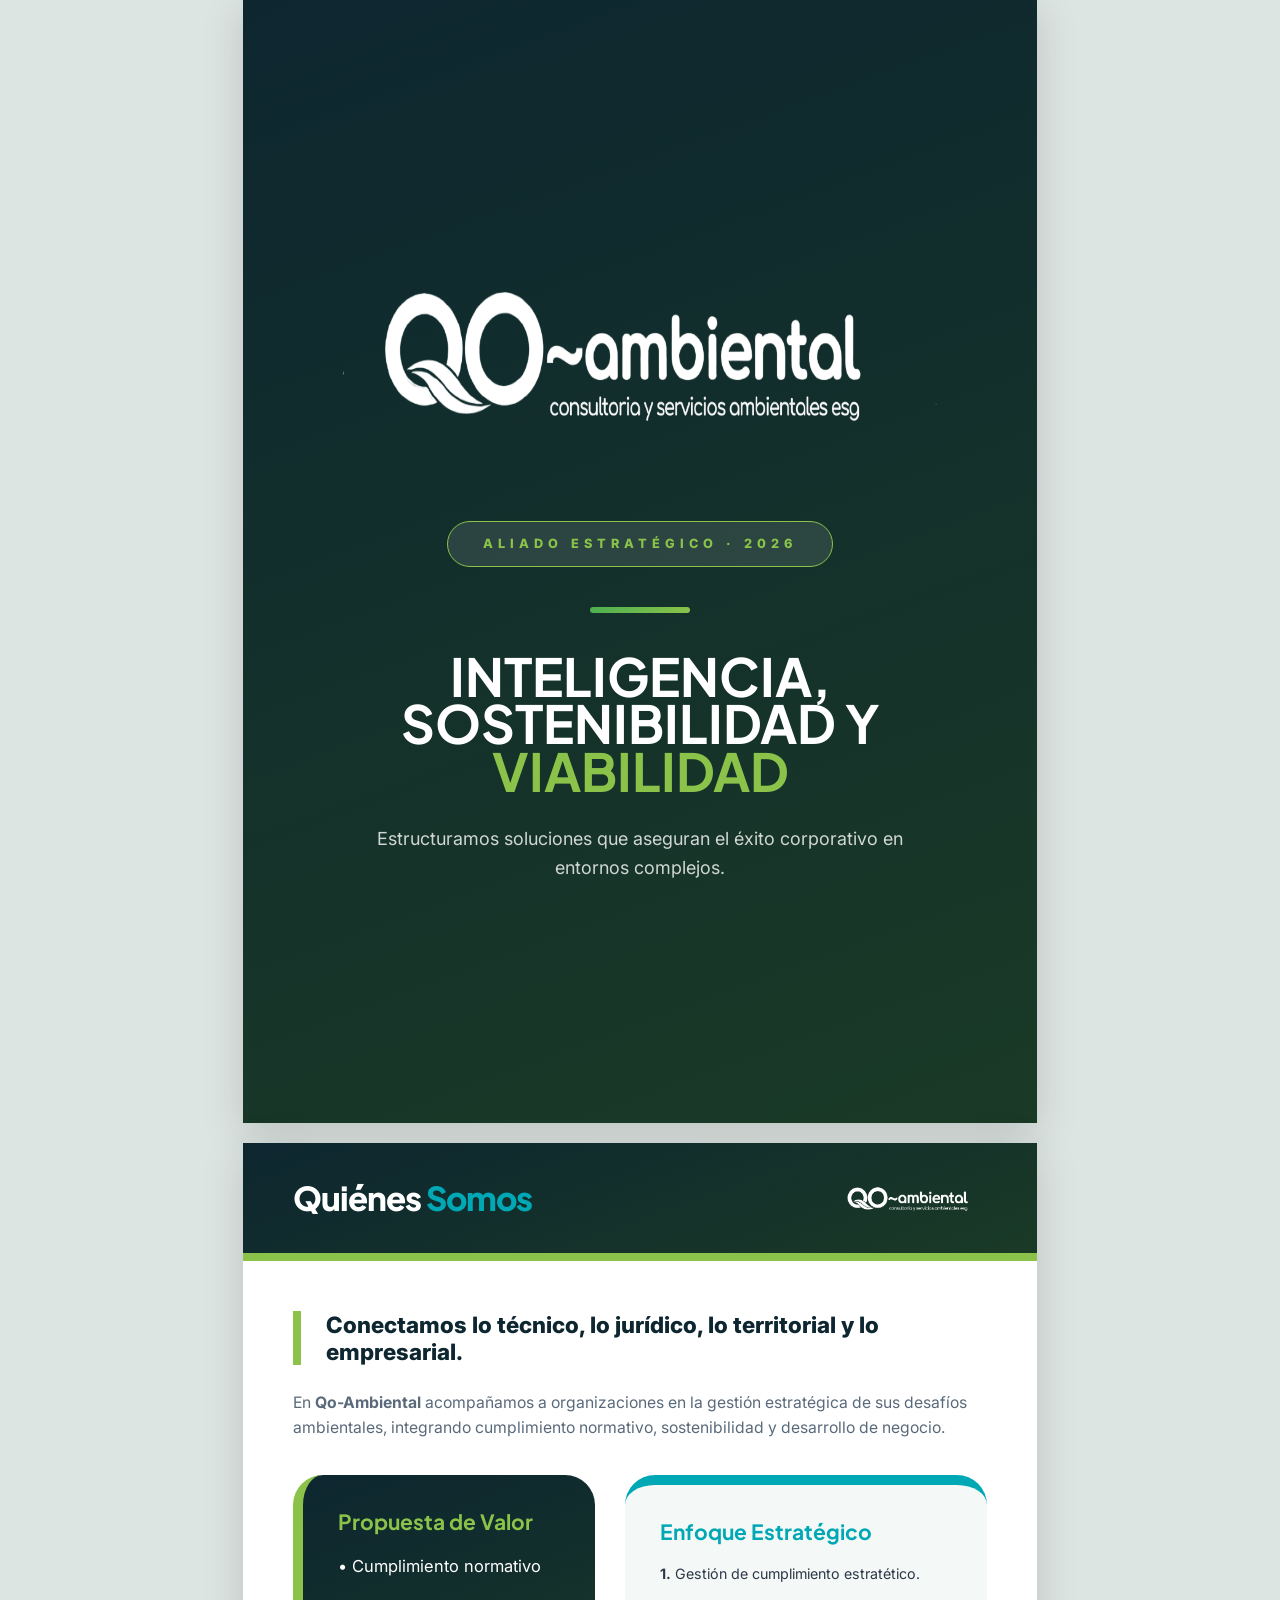
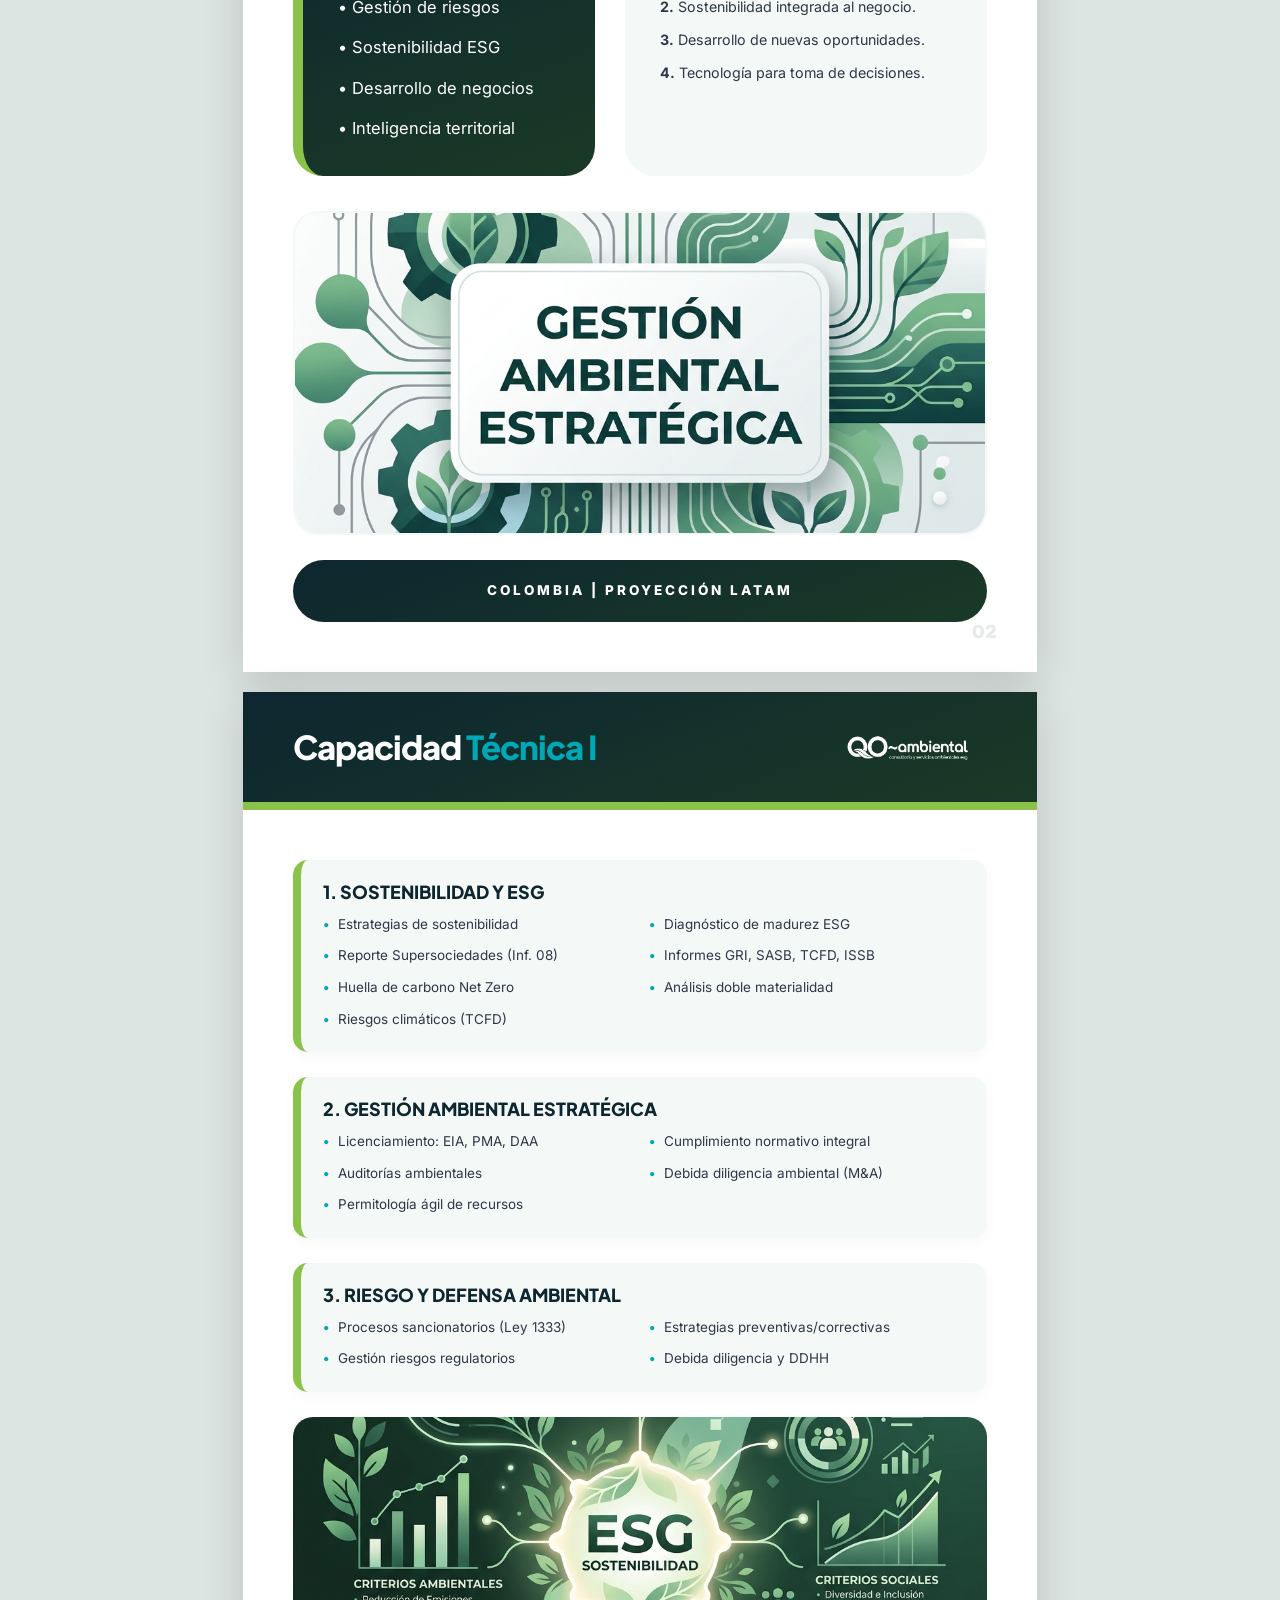
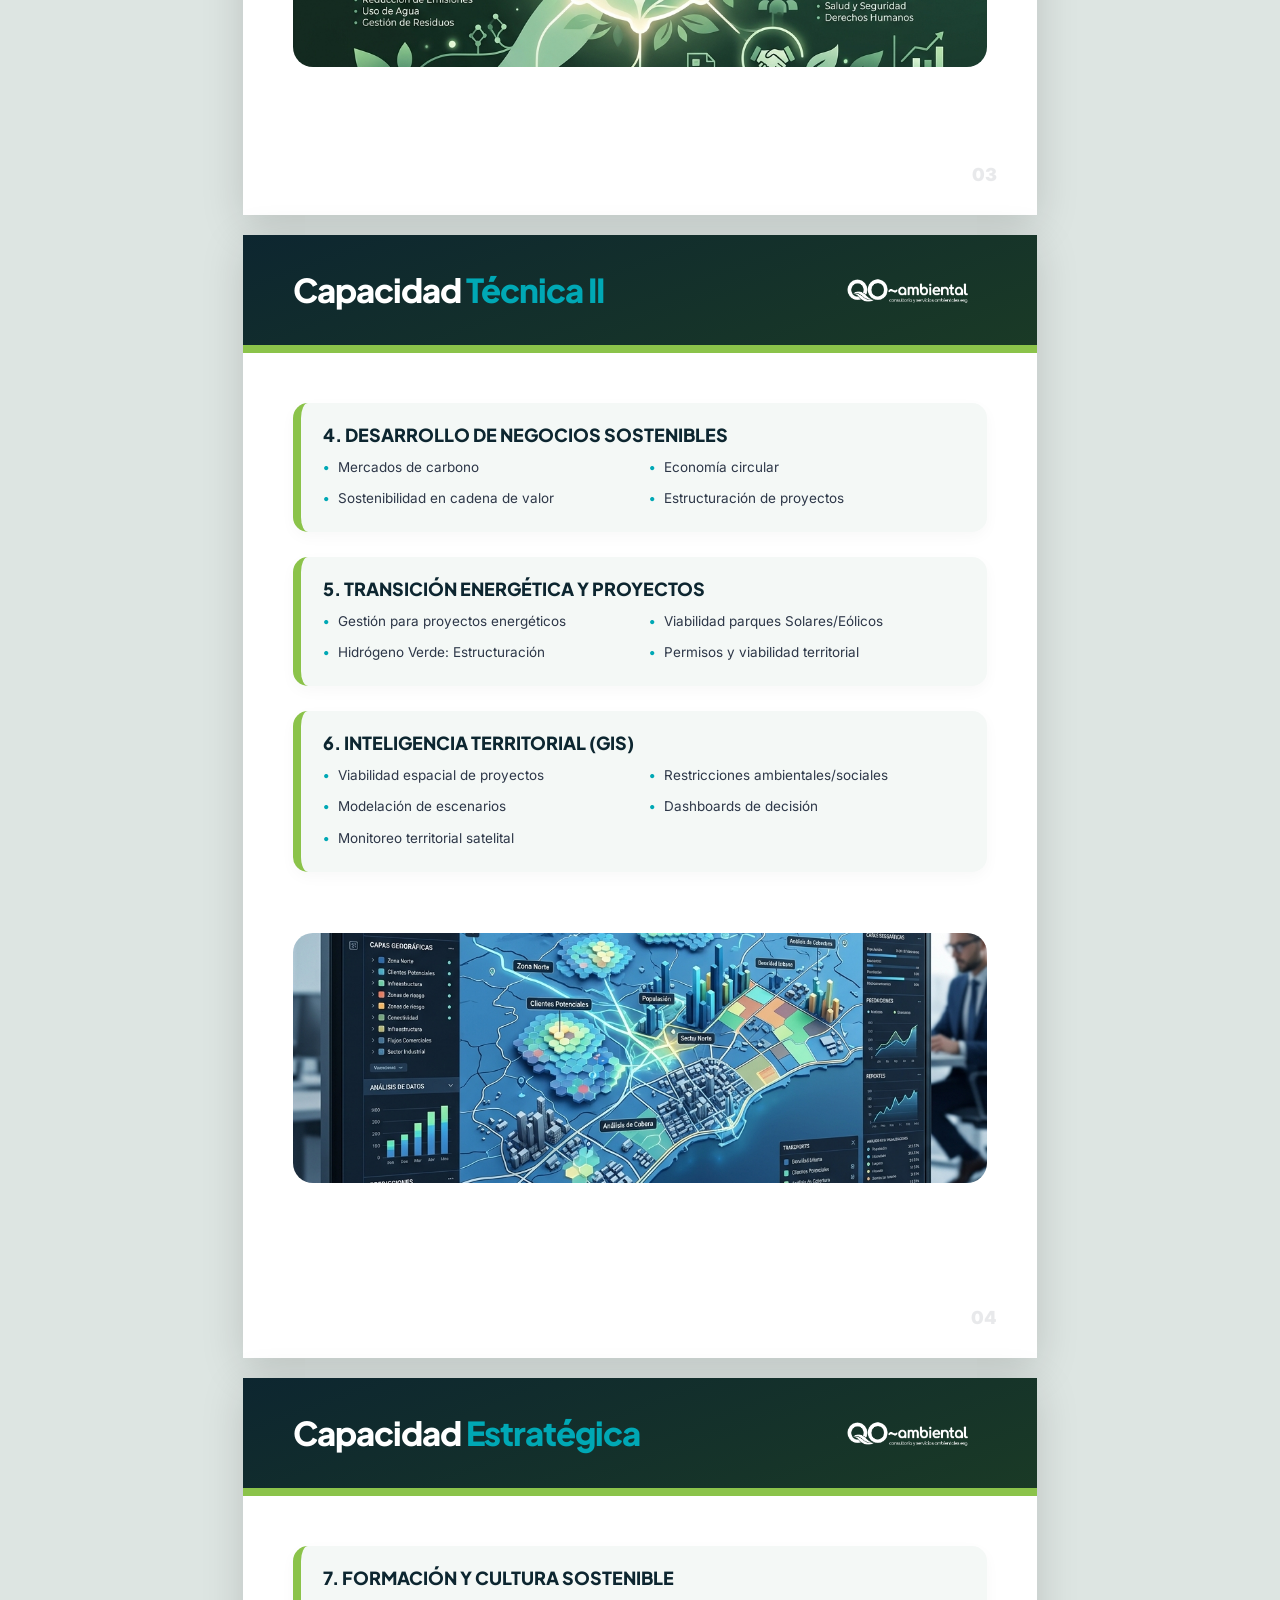
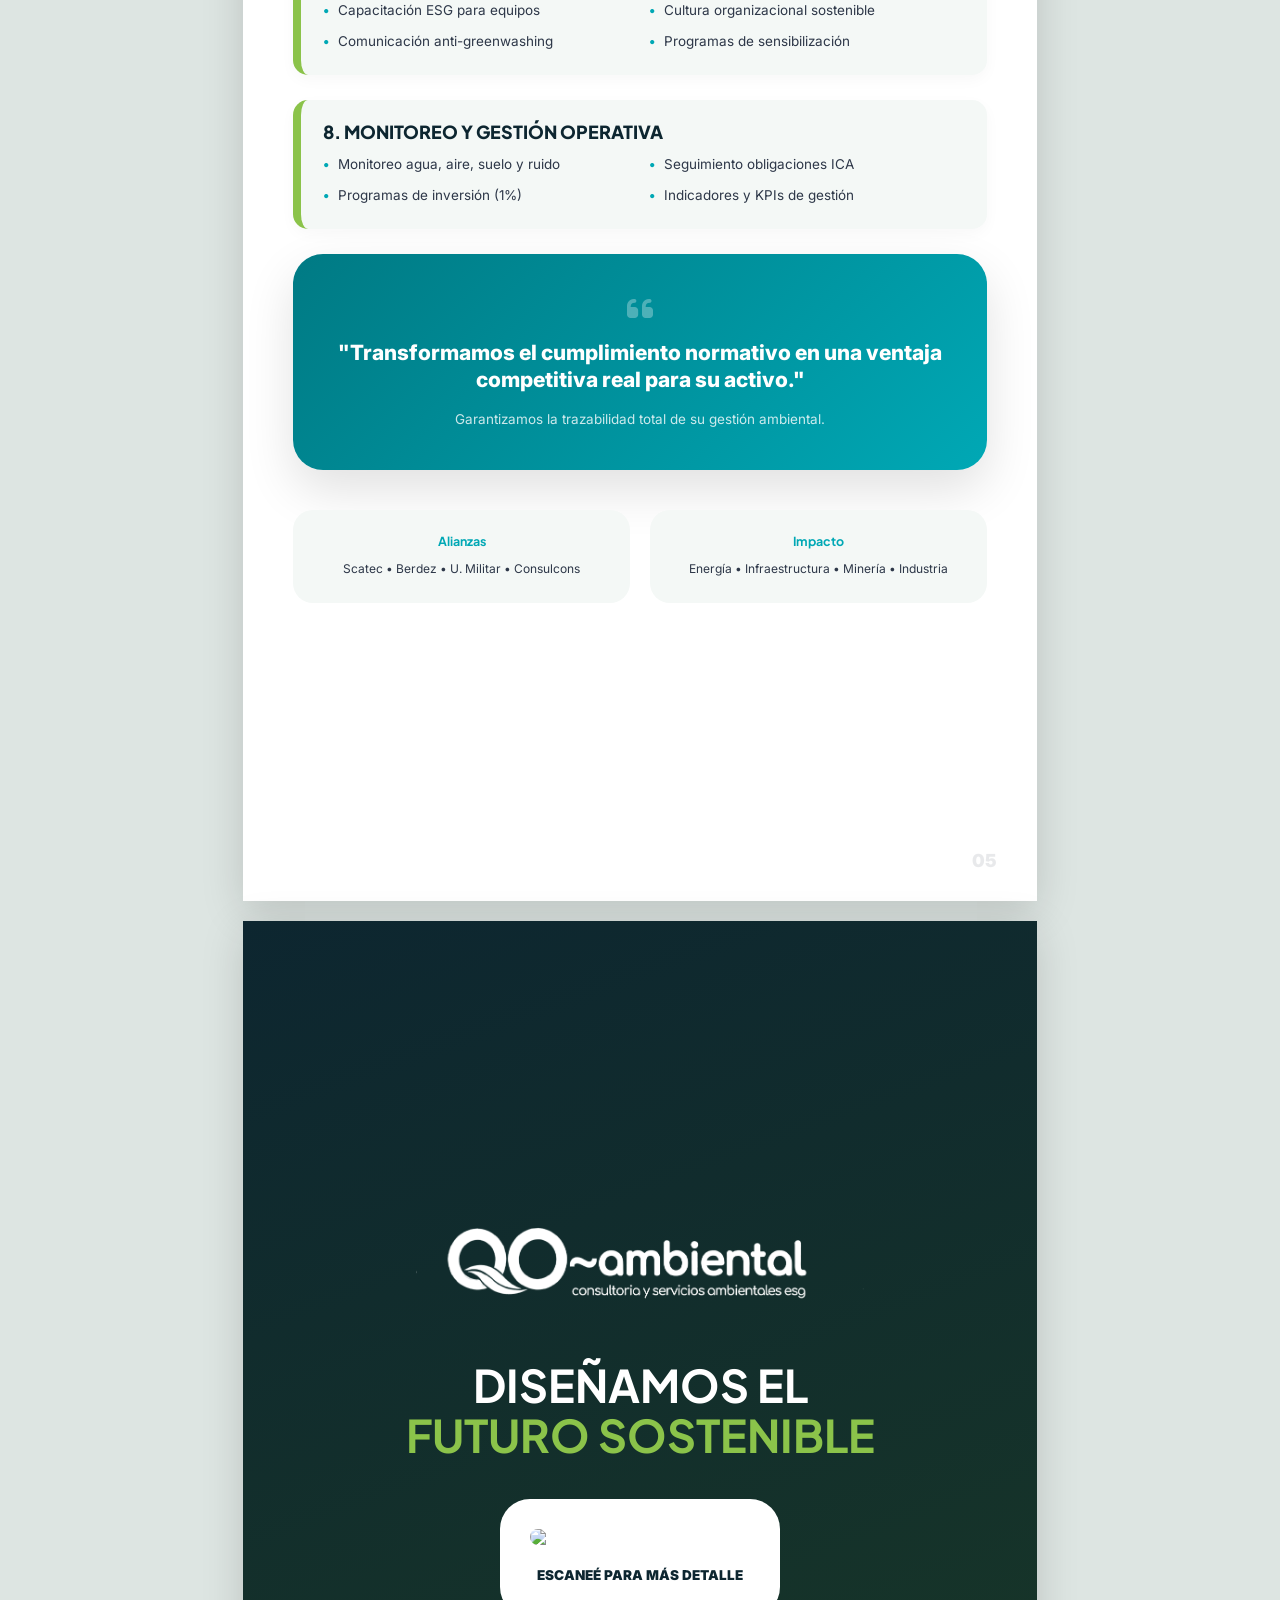
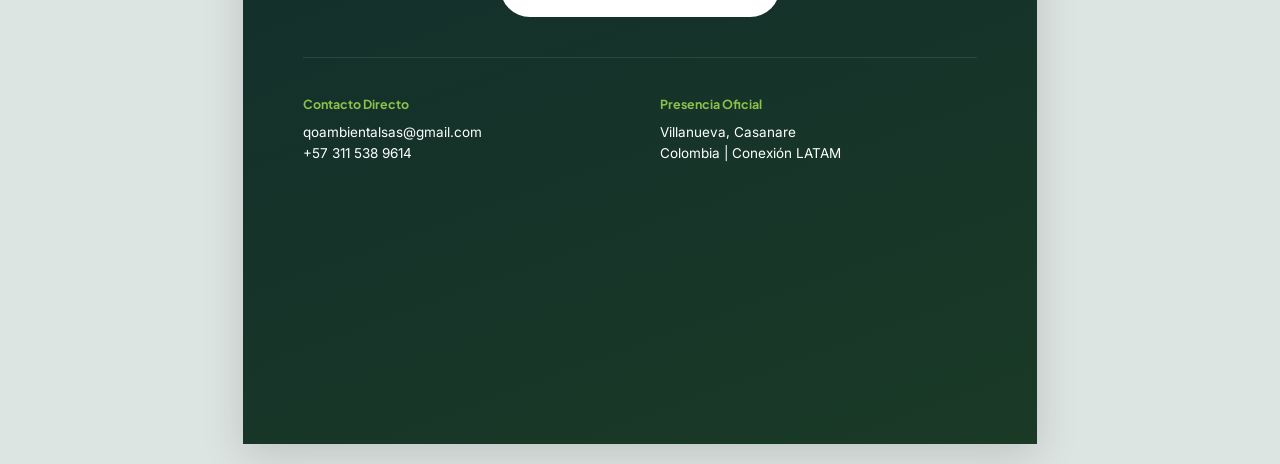
==== commit 6cf97615: "Add files via upload" ====
--- a/brochure/index.html
+++ b/brochure/index.html
@@ -11,37 +11,30 @@
     <link rel="stylesheet" href="https://cdnjs.cloudflare.com/ajax/libs/font-awesome/6.4.0/css/all.min.css">
     <style>
 :root {
-    --teal: #00A8B5;    /* Logo Teal */
+    --teal: #00A8B5;
     --teal-dk: #007A84;
-    --lime: #8BC34A;    /* Logo Lime */
-    --green: #4CAF50;   /* Logo Green */
-    --dark: #0D2630;    /* Original Dark */
+    --lime: #8BC34A;
+    --green: #4CAF50;
+    --dark: #0D2630;
     --text: #2D3748;
     --muted: #5A6A7A;
     --light: #F4F8F6;
     --white: #FFFFFF;
-    
     --grad-teal: linear-gradient(135deg, var(--teal-dk) 0%, var(--teal) 100%);
     --grad-lime: linear-gradient(135deg, var(--green) 0%, var(--lime) 100%);
     --grad-dark: linear-gradient(160deg, #0D2630 0%, #1A3A26 100%);
-    
-    --radius-lg: 30px;
-    --radius-md: 16px;
     --shadow-premium: 0 20px 50px rgba(0,0,0,.12);
 }
 *,*::before,*::after{margin:0;padding:0;box-sizing:border-box;}
-html{font-size:14.5px;}
-body{font-family:'Inter',sans-serif;color:var(--text);background:#dde5e2;line-height:1.65;}
-h1,h2,h3,h4,h5{font-family:'Plus Jakarta Sans',sans-serif;line-height:1.15;}
-a{color:inherit;text-decoration:none;}
+html{font-size:15px;}
+body{font-family:'Inter',sans-serif;color:var(--text);background:#dde5e2;line-height:1.6;}
+h1,h2,h3,h4,h5{font-family:'Plus Jakarta Sans',sans-serif;line-height:1.1;}
 img{max-width:100%;display:block;}
-ul{list-style:none;}
-
-/* PÁGINA */
+
 .page{
-    width:794px;min-height:1123px;margin:0 auto 36px;
-    background:var(--white);box-shadow:0 4px 40px rgba(0,0,0,.18);
-    position:relative;overflow:hidden;page-break-after:always;break-after:page;
+    width:794px;min-height:1123px;margin:0 auto 20px;
+    background:var(--white);box-shadow:0 10px 40px rgba(0,0,0,.15);
+    position:relative;overflow:hidden;
 }
 
 /* PORTADA */
@@ -49,393 +42,273 @@
     background: var(--grad-dark);
     display:flex;flex-direction:column;align-items:center;justify-content:center;
     min-height:1123px;text-align:center;padding:100px;
-    position: relative;
-    color: var(--white);
-    overflow: hidden;
-}
-.cover-logo{height:250px;margin-bottom:60px; filter: brightness(0) invert(1); z-index: 2;}
+    position: relative; color: var(--white);
+}
+.cover-logo{height:220px;margin-bottom:60px; filter: brightness(0) invert(1);}
 .cover-tag{
     background:rgba(255,255,255,0.1); border:1px solid var(--lime);
-    color:var(--lime); font-family:'Plus Jakarta Sans',sans-serif; font-size:.85rem;
-    font-weight:800; letter-spacing:5px; text-transform:uppercase; z-index: 2;
-    padding:12px 35px; border-radius:100px; margin-bottom:40px;
-}
-.cover-div{width:100px; height:6px; background: var(--grad-lime); border-radius:100px; margin:0 auto 40px; z-index: 2;}
-.cover-badges{display:flex;gap:14px;justify-content:center;flex-wrap:wrap;margin-bottom:44px;}
-.cover-badge{
-    display:flex;align-items:center;gap:8px;
-    background:rgba(255,255,255,.07);border:1px solid rgba(255,255,255,.14);
-    color:rgba(255,255,255,.82);padding:10px 18px;border-radius:50px;
-    font-size:.82rem;font-weight:500;
-}
-.cover-badge i{color:var(--lime);}
-.cover-bottom{
-    position:absolute;bottom:0;left:0;right:0;
-    background:rgba(0,0,0,.22);padding:20px 40px;
-    display:flex;justify-content:space-between;align-items:center;
-    font-size:.9rem;color:rgba(255,255,255,0.7);
-}
-.cover-bottom strong{color:var(--lime);}
-.orb{position:absolute;border-radius:50%;opacity:.055;}
-.orb1{width:480px;height:480px;background:var(--teal);top:-140px;right:-140px;}
-.orb2{width:320px;height:320px;background:var(--lime);bottom:-90px;left:-70px;}
-
-/* CABECERA INTERNA UNIFORME */
-.ph{background:var(--grad-dark);padding:45px 70px;display:flex;justify-content:space-between;align-items:center; position: relative; border-bottom: 8px solid var(--lime);}
-.ph h2{color:var(--white);font-size:2.5rem;font-weight:900; letter-spacing: -1.5px; text-transform: uppercase;}
+    color:var(--lime); font-size:.85rem; font-weight:800; letter-spacing:5px;
+    padding:12px 35px; border-radius:100px; margin-bottom:40px; text-transform:uppercase;
+}
+.cover-div{width:100px; height:6px; background: var(--grad-lime); border-radius:100px; margin-bottom:40px;}
+
+/* HEADER INTERNO */
+.ph{background:var(--grad-dark);padding:35px 50px;display:flex;justify-content:space-between;align-items:center; border-bottom: 8px solid var(--lime);}
+.ph h2{color:var(--white);font-size:2.2rem;font-weight:900;letter-spacing:-1px;}
 .ph h2 span{color:var(--teal);}
-.ph-logo{height:50px;filter:brightness(0) invert(1);}
-.page-num{position:absolute;bottom:25px;right:40px;font-size:1.1rem;color:var(--white);font-weight:900; opacity: 0.2;}
-
-/* BOX LÍNEAS DE NEGOCIO */
-.ln-grid{display:grid;grid-template-columns:repeat(4,1fr);gap:20px;margin-top:40px;}
-.ln-item{
-    background:var(--white); padding:30px 20px; border-radius:15px; text-align:center; 
-    border-bottom: 5px solid var(--teal); box-shadow: var(--shadow-premium);
-}
-.ln-item i{font-size:2.5rem;color:var(--teal);margin-bottom:15px; display:block;}
-.ln-item h4{font-size:.9rem;font-weight:900;text-transform:uppercase;color:var(--dark);}
-
-/* BODY */
-.pb{
-    padding:80px 70px; min-height: 850px; 
-    background-image: radial-gradient(circle at 2px 2px, rgba(0,168,181,0.03) 1px, transparent 0);
-    background-size: 40px 40px;
-    display: flex; flex-direction: column; justify-content: center;
-}
-
-.g2{display:grid;grid-template-columns:1fr 1fr;gap:60px;margin-top:20px; align-items: start;}
-.box{
-    background:var(--white); border-radius:var(--radius-lg); padding:40px; 
-    border: 1px solid rgba(0,0,0,0.08); box-shadow: var(--shadow-premium); 
-    border-top: 8px solid var(--teal);
-}
-.box-ico{width:60px;height:60px;border-radius:15px;background:var(--grad-teal);color:var(--white);display:flex;align-items:center;justify-content:center;font-size:1.8rem;margin-bottom:20px;}
-.box h3{font-size:1.5rem;margin-bottom:12px;color:var(--dark); font-weight: 800;}
-.box p{font-size:1.1rem;color:var(--muted); line-height: 1.6;}
-
-.lead{font-size:1.6rem;color:var(--text);border-left:8px solid var(--lime);padding-left:25px;margin-bottom:40px;line-height:1.4; font-weight: 700;}
-.bt{font-size:1.25rem;color:var(--muted);margin-bottom:25px;line-height:1.7;}
-
-.svc-item{display:flex;flex-direction:column;gap:10px;padding:25px;background:var(--light);border-radius:var(--radius-md);border-left:6px solid var(--lime); margin-bottom: 15px;}
-.svc-item h4{font-size: 1.3rem; color: var(--dark); font-weight: 800;}
-
-.hl{display:flex;gap:15px;background:var(--white);border-radius:12px;padding:20px;border-left:6px solid var(--teal);box-shadow:var(--shadow-premium);margin-bottom: 15px;}
-.hl i{color:var(--teal);font-size:1.4rem;}
-.hl h5{font-size:1.1rem;margin-bottom:5px;color:var(--dark); font-weight: 800;}
-.hl p{font-size:0.95rem;color:var(--muted);margin:0;}
-
-.qr-premium{
-    background: var(--white); padding: 40px; border-radius: 35px; 
-    box-shadow: 0 40px 80px rgba(0,0,0,0.3); display: inline-block;
-}
+.ph-logo{height:40px;filter:brightness(0) invert(1);}
+
+/* BODY COMPACTO */
+.pb{padding:50px; min-height:880px; display:flex; flex-direction:column; justify-content:flex-start;}
+.lead{font-size:1.5rem;color:var(--dark);border-left:8px solid var(--lime);padding-left:25px;margin-bottom:25px;font-weight:800;line-height:1.2;}
+.bt{font-size:1.05rem;color:var(--muted);margin-bottom:15px;}
+
+.ln-grid{display:grid;grid-template-columns:repeat(4,1fr);gap:12px;margin-top:20px;}
+.ln-item{background:var(--light);padding:15px 5px;border-radius:12px;text-align:center;border-bottom:5px solid var(--teal);}
+.ln-item i{font-size:1.6rem;color:var(--teal);margin-bottom:8px;display:block;}
+.ln-item h4{font-size:.7rem;font-weight:800;text-transform:uppercase;}
+
+.svc-item{background:var(--light);padding:22px;border-radius:15px;border-left:8px solid var(--lime);margin-bottom:25px;box-shadow:0 5px 15px rgba(0,0,0,0.03);}
+.svc-item h4{font-size:1.2rem;font-weight:900;margin-bottom:12px;color:var(--dark);}
+.svc-item ul{list-style:none; display:grid; grid-template-columns:1fr 1fr; gap:10px;}
+.svc-item ul li{font-size:.9rem; position:relative; padding-left:15px;}
+.svc-item ul li::before{content:"•"; color:var(--teal); position:absolute; left:0; font-weight:bold;}
+
+.page-num{position:absolute;bottom:25px;right:40px;font-size:1.2rem;font-weight:900;opacity:0.1;}
 
 @media print{
-    *{-webkit-print-color-adjust:exact!important;print-color-adjust:exact!important;}
-    body{background:white;margin:0;padding:0;}
-    .page{width:100%;height:297mm;min-height:unset;margin:0;box-shadow:none;border-radius:0;page-break-after:always;break-after:page;overflow:hidden;}
-    @page{size:A4;margin:0;}
+    @page {
+        margin: 0;
+        size: A4;
+    }
+    html, body {
+        margin: 0;
+        padding: 0;
+        background: none;
+        -webkit-print-color-adjust: exact !important;
+        print-color-adjust: exact !important;
+    }
+    .page {
+        width: 210.1mm; /* Slightly wider to ensure bleed */
+        height: 297.1mm; /* Slightly taller to ensure bleed */
+        margin: 0;
+        padding: 0;
+        box-shadow: none;
+        page-break-after: always;
+        break-after: page;
+        display: block !important;
+        position: relative;
+    }
+    .page:last-child {
+        page-break-after: avoid !important;
+        break-after: avoid !important;
+    }
+    i, img {
+        -webkit-print-color-adjust: exact !important;
+        print-color-adjust: exact !important;
+    }
 }
     </style>
 </head>
 <body>
 
-<!-- ═══ PÁGINA 1 — PORTADA ═══ -->
-<div class="page">
-  <div class="cover">
-    <div class="orb orb1"></div>
-    <div class="orb orb2"></div>
-    <div style="text-align: center; margin-top: 100px;">
-        <img src="../imagenes/Logo QO.png" alt="QO Ambiental" class="cover-logo">
-    </div>
-    <div class="cover-tag">PORTAFOLIO DE SERVICIOS · 2026</div>
-    <div class="cover-div"></div>
-    <div class="cover-badges">
-      <div class="cover-badge"><i class="fas fa-microchip"></i> Inteligencia Territorial</div>
-      <div class="cover-badge"><i class="fas fa-chart-line"></i> Sostenibilidad ESG</div>
-      <div class="cover-badge"><i class="fas fa-shield-alt"></i> Gestión de Riesgos</div>
-    </div>
-    <div class="cover-bottom">
-      <span>Gestión ambiental estratégica · Sostenibilidad ESG · Inteligencia territorial</span>
-      <span><strong>qoambiental.com</strong></span>
-    </div>
-  </div>
-</div>
-
-<!-- ═══ PÁGINA 2 — LÍNEAS DE ESTRATEGIA ═══ -->
-<div class="page">
-  <div class="ph"><h2>Líneas de <span>Estrategia</span></h2><img src="../imagenes/Logo QO.png" class="ph-logo" alt=""></div>
-  <div class="pb">
-    <p class="lead">Nuestras capacidades integrales conectan lo técnico, lo jurídico y lo territorial para asegurar la viabilidad de sus proyectos.</p>
-    
-    <div class="ln-grid">
-        <div class="ln-item"><i class="fas fa-leaf"></i><h4>Sostenibilidad<br>ESG</h4></div>
-        <div class="ln-item"><i class="fas fa-file-contract"></i><h4>Gestión<br>Ambiental</h4></div>
-        <div class="ln-item"><i class="fas fa-shield-alt"></i><h4>Gestión de<br>Riesgos</h4></div>
-        <div class="ln-item"><i class="fas fa-chart-pie"></i><h4>Negocios<br>Sostenibles</h4></div>
-        <div class="ln-item"><i class="fas fa-bolt"></i><h4>Transición<br>Energética</h4></div>
-        <div class="ln-item"><i class="fas fa-map-marked-alt"></i><h4>Inteligencia<br>Territorial</h4></div>
-        <div class="ln-item"><i class="fas fa-graduation-cap"></i><h4>Formación &<br>Cultura</h4></div>
-        <div class="ln-item"><i class="fas fa-microscope"></i><h4>Monitoreo &<br>Seguimiento</h4></div>
-    </div>
-
-    <div style="margin-top: 50px; background: var(--grad-dark); color: white; padding: 45px; border-radius: 20px; text-align: center; border-left: 10px solid var(--lime);">
-        <h3 style="color: white; margin-bottom: 10px; font-size: 1.8rem;">Aliado Estratégico Multidisciplinar</h3>
-        <p style="font-size: 1.25rem; opacity: 0.9; max-width: 700px; margin: 0 auto;">Transformamos el cumplimiento normativo en una ventaja competitiva de negocio real y medible.</p>
-    </div>
-  </div>
-  <div class="page-num">02</div>
-</div>
-
-<!-- ═══ PÁGINA 3 — QUIÉNES SOMOS ═══ -->
-<div class="page">
-  <div class="ph"><h2>Quiénes <span>Somos</span></h2><img src="../imagenes/Logo QO.png" class="ph-logo" alt=""></div>
-  <div class="pb">
-    <div class="g2" style="align-items: center;">
-        <div style="background: var(--light); border-radius: var(--radius-lg); padding: 15px; box-shadow: var(--shadow-premium);">
-            <img src="../imagenes/qo_portada_es.png" alt="Enfoque" style="border-radius: var(--radius-md); width: 100%; height: 620px; object-fit: cover;">
-        </div>
-        <div>
-            <p class="lead">No solo asesoramos, estructuramos soluciones de viabilidad ambiental integral.</p>
-            <p class="bt">En Qo-Ambiental acompañamos a organizaciones en la gestión estratégica de sus desafíos ambientales, integrando cumplimiento, sostenibilidad y desarrollo de negocio.</p>
-            <p class="bt">Nuestro enfoque va más allá de la consultoría tradicional: actuamos como un aliado estratégico que conecta lo técnico con los objetivos corporativos, asegurando la competitividad en entornos regulatorios y climáticos exigentes.</p>
-        </div>
-    </div>
-  </div>
-  <div class="page-num">03</div>
-</div>
-
-<!-- ═══ PÁGINA 4 — GESTIÓN AMBIENTAL ═══ -->
-<div class="page">
-  <div class="ph"><h2>Gestión <span>Ambiental</span></h2><img src="../imagenes/Logo QO.png" class="ph-logo" alt=""></div>
-  <div class="pb" style="justify-content: flex-start; padding-top: 50px;">
-    <p class="lead">Lideramos el cumplimiento normativo para proyectos de alta complejidad.</p>
-    <div class="g2" style="gap: 30px;">
-        <div class="box">
-            <div class="box-ico"><i class="fas fa-file-invoice"></i></div>
-            <h3>Licenciamiento Integral</h3>
-            <p>Estructuración de EIA, PMA y DAA bajo los más altos estándares técnicos exigidos por ANLA y Corporaciones Autónomas Regionales.</p>
-        </div>
-        <div class="box">
-            <div class="box-ico"><i class="fas fa-search-dollar"></i></div>
-            <h3>Due Diligence</h3>
-            <p>Auditorías tácticas en procesos de fusión y adquisición para identificar pasivos, riesgos ocultos y asegurar la viabilidad de la inversión.</p>
-        </div>
-        <div class="box">
-            <div class="box-ico"><i class="fas fa-faucet"></i></div>
-            <h3>Permitología Ágil</h3>
-            <p>Gestión completa de concesiones de aguas, vertimientos, emisiones e intervención de cauces con rigor técnico y eficiencia jurídica.</p>
-        </div>
-        <div class="box">
-            <div class="box-ico"><i class="fas fa-eye"></i></div>
-            <h3>Seguimiento Preventivo</h3>
-            <p>Control riguroso de obligaciones ambientales para evitar sanciones y asegurar la continuidad operativa del proyecto.</p>
-        </div>
-    </div>
-  </div>
-  <div class="page-num">04</div>
-</div>
-
-<!-- ═══ PÁGINA 5 — SOSTENIBILIDAD ESG ═══ -->
-<div class="page">
-  <div class="ph"><h2>Sostenibilidad <span>ESG</span></h2><img src="../imagenes/Logo QO.png" class="ph-logo" alt=""></div>
-  <div class="pb">
-    <div class="g2" style="align-items: center; gap: 50px;">
-        <div style="padding: 10px;">
-            <img src="../imagenes/qo_esg_es.png" alt="ESG" style="border-radius: var(--radius-lg); width: 100%; box-shadow: var(--shadow-premium);">
-        </div>
-        <div>
-            <p class="lead">Implementamos estrategias que responden a las demandas actuales.</p>
-            <div class="svc-item">
-                <h4>Reporte Supersociedades (Cap. X)</h4>
-                <p>Estructuración e implementación táctica del Informe 08 integral bajo la normativa de la Superintendencia de Sociedades.</p>
-            </div>
-            <div class="svc-item">
-                <h4>Estrategia Net Zero</h4>
-                <p>Medición de huella de carbono y diseño de rutas de descarbonización alineadas con ciencia para la neutralidad climática.</p>
-            </div>
-            <div class="svc-item">
-                <h4>Materialidad Doble</h4>
-                <p>Evaluación de impactos y riesgos financieros bajo estándares globales GRI, SASB, TCFD y normas NIIF S1 y S2.</p>
-            </div>
-        </div>
-    </div>
-  </div>
-  <div class="page-num">05</div>
-</div>
-
-<!-- ═══ PÁGINA 6 — GESTIÓN DE RIESGOS ═══ -->
-<div class="page">
-  <div class="ph"><h2>Gestión de <span>Riesgos</span></h2><img src="../imagenes/Logo QO.png" class="ph-logo" alt=""></div>
-  <div class="pb">
-    <div class="g2">
-        <div class="box">
-            <i class="fas fa-shield-halved" style="font-size: 3rem; color: var(--teal); margin-bottom: 20px;"></i>
-            <h3>Defensa Sancionatoria</h3>
-            <p>Soporte técnico-pericial y jurídico estratégico para la gestión de descargos ante procesos administrativos sancionatorios ambientales (Ley 1333).</p>
-        </div>
-        <div class="box">
-            <i class="fas fa-users-gear" style="font-size: 3rem; color: var(--teal); margin-bottom: 20px;"></i>
-            <h3>Derechos Humanos</h3>
-            <p>Implementación de Debida Diligencia para prevenir conflictos sociales, asegurar la licencia social y proteger la reputación institucional.</p>
-        </div>
-    </div>
-    <div style="margin-top: 50px; background: var(--grad-dark); color: white; padding: 45px; border-radius: 20px; display: flex; align-items: center; gap: 40px; border-top: 8px solid var(--lime);">
-        <i class="fas fa-circle-exclamation" style="font-size: 4rem; color: var(--lime);"></i>
-        <div>
-            <h4 style="color: white; font-size: 1.5rem; margin-bottom: 10px;">Protección Operativa</h4>
-            <p style="font-size: 1.15rem; opacity: 0.9;">Identificamos y mitigamos vulnerabilidades territoriales antes de que se conviertan en sobrecostos operativos o crisis reputacionales.</p>
-        </div>
-    </div>
-  </div>
-  <div class="page-num">06</div>
-</div>
-
-<!-- ═══ PÁGINA 7 — NEGOCIOS SOSTENIBLES ═══ -->
-<div class="page">
-  <div class="ph"><h2>Negocios <span>Sostenibles</span></h2><img src="../imagenes/Logo QO.png" class="ph-logo" alt=""></div>
-  <div class="pb">
-    <div class="g2">
-        <div class="box" style="height: 100%;">
-            <div class="box-ico"><i class="fas fa-recycle"></i></div>
-            <h3>Economía Circular</h3>
-            <p>Estructuración de modelos de negocio circulares donde los residuos se transforman en recursos, optimizando los costos de disposición y generando valor compartido.</p>
-        </div>
-        <div class="box" style="height: 100%;">
-            <div class="box-ico"><i class="fas fa-cloud-sun"></i></div>
-            <h3>Mercados de Carbono</h3>
-            <p>Originación técnica y estructuración de proyectos REDD+ y de reforestación para la generación de créditos de carbono de alta integridad ambiental y social.</p>
-        </div>
-    </div>
-    <div style="margin-top: 50px; background: var(--grad-teal); color: white; padding: 50px; border-radius: 20px; text-align: center;">
-        <h3 style="color: white; margin-bottom: 15px;">Innovación Basada en la Naturaleza</h3>
-        <p style="font-size: 1.3rem; opacity: 0.9;">Impulsamos la rentabilidad corporativa a través de la regeneración ambiental estratégica.</p>
-    </div>
-  </div>
-  <div class="page-num">07</div>
-</div>
-
-<!-- ═══ PÁGINA 8 — TRANSICIÓN ENERGÉTICA ═══ -->
-<div class="page">
-  <div class="ph"><h2>Transición <span>Energética</span></h2><img src="../imagenes/Logo QO.png" class="ph-logo" alt=""></div>
-  <div class="pb">
-    <div class="g2" style="align-items: center; gap: 50px;">
-        <div style="background: var(--grad-dark); border-radius: 30% 70% 70% 30% / 30% 30% 70% 70%; height: 550px; width: 380px; display: flex; align-items: center; justify-content: center; overflow: hidden; border: 8px solid var(--lime);">
-            <i class="fas fa-bolt-lightning" style="font-size: 14rem; color: var(--lime); opacity: 0.2;"></i>
-            <div style="position: absolute; color: white; text-align: center; padding: 40px;">
-                <h3 style="font-size: 3rem; color: white;">FNCER</h3>
-                <p style="font-size: 1.3rem; font-weight: 700; color: var(--lime);">Advisory Ambiental</p>
-            </div>
-        </div>
-        <div>
-            <p class="lead">Aceleramos el despliegue de energías limpias con rigor técnico.</p>
-            <div class="svc-item">
-                <h4>Parques Fotovoltaicos & Eólicos</h4>
-                <p>Gestión ambiental de punta a punta, desde el scouting de sitios hasta la licencia definitiva y la infraestructura de conexión eléctrica.</p>
-            </div>
-            <div class="svc-item">
-                <h4>Hidrógeno Verde</h4>
-                <p>Análisis de viabilidad territorial, gestión de recursos hídricos y estructuración de permisos para proyectos pioneros de nueva generación energética.</p>
-            </div>
-        </div>
-    </div>
-  </div>
-  <div class="page-num">08</div>
-</div>
-
-<!-- ═══ PÁGINA 9 — INTELIGENCIA TERRITORIAL (GIS) ═══ -->
-<div class="page" style="background: #f0f7f9;">
-  <div class="ph" style="background: var(--dark);"><h2>Inteligencia <span>Territorial</span></h2><img src="../imagenes/Logo QO.png" class="ph-logo" alt=""></div>
-  <div class="pb">
-    <div class="g2" style="align-items: center; gap: 50px;">
-        <div style="background: var(--white); border-radius: var(--radius-lg); padding: 25px; box-shadow: var(--shadow-premium);">
-            <img src="../imagenes/qo_gis_es.png" alt="GIS" style="border-radius: var(--radius-md); width: 100%; height: 600px; object-fit: cover;">
-        </div>
-        <div>
-            <p class="lead" style="color: var(--teal-dk); border-left-color: var(--teal-dk);">Donde el dato geográfico se vuelve una decisión estratégica.</p>
-            <div style="display: grid; gap: 20px;">
-                <div class="hl">
-                    <i class="fas fa-layer-group"></i>
-                    <div>
-                        <h5>Dashboards GIS Tácticos</h5>
-                        <p>Plataformas personalizadas para el seguimiento de cumplimiento y gestión de activos en tiempo real.</p>
-                    </div>
-                </div>
-                <div class="hl">
-                    <i class="fas fa-satellite"></i>
-                    <div>
-                        <h5>Monitoreo Satelital</h5>
-                        <p>Seguimiento remoto de coberturas vegetales e infraestructura crítica mediante teledetección avanzada.</p>
-                    </div>
-                </div>
-                <div class="hl">
-                    <i class="fas fa-mountain-city"></i>
-                    <div>
-                        <h5>Análisis Multicriterio</h5>
-                        <p>Modelación de escenarios territoriales para la selección óptima de áreas de proyecto reduciendo conflictos.</p>
-                    </div>
-                </div>
-            </div>
-        </div>
-    </div>
-  </div>
-  <div class="page-num">09</div>
-</div>
-
-<!-- ═══ PÁGINA 10 — FORMACIÓN & SEGUIMIENTO ═══ -->
-<div class="page">
-  <div class="ph"><h2>Formación & <span>Control</span></h2><img src="../imagenes/Logo QO.png" class="ph-logo" alt=""></div>
-  <div class="pb">
-    <div class="g2" style="gap: 40px;">
-        <div class="box" style="border-top-color: var(--lime); background: var(--light);">
-            <i class="fas fa-graduation-cap" style="font-size: 3rem; color: var(--lime); margin-bottom: 20px;"></i>
-            <h3>Formación Especializada</h3>
-            <p>Programas de capacitación en cultura de sostenibilidad ESG, gestión de riesgos críticos y cumplimiento técnico para equipos corporativos y operativos.</p>
-        </div>
-        <div class="box" style="border-top-color: var(--lime); background: var(--light);">
-            <i class="fas fa-vial-circle-check" style="font-size: 3rem; color: var(--lime); margin-bottom: 20px;"></i>
-            <h3>Monitoreo Técnico (ICA)</h3>
-            <p>Seguimiento riguroso a obligaciones terrestres y marinas. Elaboración de Informes de Cumplimiento Ambiental (ICA) con auditoría técnica integrada.</p>
-        </div>
-    </div>
-    <div style="margin-top: 50px; background: var(--grad-dark); color: white; padding: 50px; border-radius: 20px; text-align: center;">
-        <p class="lead" style="border: none; margin: 0; padding: 0; color: white;">"Garantizamos la trazabilidad total de su gestión ambiental corporativa."</p>
-    </div>
-  </div>
-  <div class="page-num">10</div>
-</div>
-
-<!-- ═══ PÁGINA 11 — CIERRE & ECOSISTEMA ═══ -->
-<div class="page">
-  <div class="back" style="background: var(--grad-dark); color: white; display:flex; flex-direction:column; justify-content:center; align-items:center; padding: 90px 100px;">
-    
-    <div style="text-align: center; margin-bottom: 60px;">
-        <img src="../imagenes/Logo QO.png" alt="QO Ambiental" style="height: 120px; margin-bottom: 30px; filter: brightness(0) invert(1);">
-        <h2 style="font-size: 3.5rem; color: white; letter-spacing: -2px; line-height: 1; margin-bottom: 20px;">DISEÑAMOS EL<br><span style="color:var(--lime)">FUTURO SOSTENIBLE</span></h2>
-    </div>
-    
-    <div style="text-align: center; margin-bottom: 50px;">
-        <div class="qr-premium">
-            <img src="https://api.qrserver.com/v1/create-qr-code/?size=350x350&data=https://qoambiental.com/&color=00A8B5&bgcolor=FFFFFF&qzone=2&format=png" alt="QR" style="border-radius: 12px;">
-            <p style="margin-top: 25px; font-weight: 800; font-size: 1.15rem; color: var(--dark); text-transform: uppercase; letter-spacing: 2px;">ESCANE PARA VISITAR<br><span style="color: var(--teal);">QOAMBIENTAL.COM</span></p>
-        </div>
-    </div>
-
-    <div style="width: 100%; display: grid; grid-template-columns: 1fr 1fr 1fr; gap: 40px; border-top: 1px solid rgba(255,255,255,0.15); padding-top: 40px;">
-        <div style="text-align: center;">
-            <i class="fas fa-envelope" style="color: var(--lime); font-size: 1.8rem; margin-bottom: 12px;"></i>
-            <p style="font-size: 1rem; opacity: 0.9;">qoambientalsas@gmail.com</p>
-        </div>
-        <div style="text-align: center;">
-            <i class="fas fa-phone" style="color: var(--lime); font-size: 1.8rem; margin-bottom: 12px;"></i>
-            <p style="font-size: 1rem; opacity: 0.9;">+57 311 538 9614</p>
-        </div>
-        <div style="text-align: center;">
-            <i class="fas fa-location-dot" style="color: var(--lime); font-size: 1.8rem; margin-bottom: 12px;"></i>
-            <p style="font-size: 1rem; opacity: 0.9;">Villanueva, Casanare<br>Colombia</p>
-        </div>
-    </div>
-  </div>
+<!-- P1: PORTADA -->
+<div class="page">
+    <div class="cover">
+        <img src="../imagenes/Logo QO.png" alt="" class="cover-logo">
+        <div class="cover-tag">ALIADO ESTRATÉGICO · 2026</div>
+        <div class="cover-div"></div>
+        <h1 style="font-size:3.5rem; margin-bottom:30px; line-height:.9;">INTELIGENCIA,<br>SOSTENIBILIDAD Y<br><span style="color:var(--lime)">VIABILIDAD</span></h1>
+        <p style="font-size:1.2rem; opacity:0.8; max-width:600px;">Estructuramos soluciones que aseguran el éxito corporativo en entornos complejos.</p>
+    </div>
+</div>
+
+<!-- P2: IDENTIDAD Y ESTRATEGIA (COMBINADO PARA LLENAR ESPACIO) -->
+<div class="page">
+    <div class="ph"><h2>Quiénes <span>Somos</span></h2><img src="../imagenes/Logo QO.png" class="ph-logo"></div>
+    <div class="pb">
+        <p class="lead">Conectamos lo técnico, lo jurídico, lo territorial y lo empresarial.</p>
+        <p class="bt">En <strong>Qo-Ambiental</strong> acompañamos a organizaciones en la gestión estratégica de sus desafíos ambientales, integrando cumplimiento normativo, sostenibilidad y desarrollo de negocio.</p>
+        
+        <div style="display:grid; grid-template-columns:1fr 1.2fr; gap:30px; margin-top:20px;">
+            <div style="background:var(--grad-dark); color:white; padding:35px; border-radius:30px; border-left:10px solid var(--lime);">
+                <h3 style="color:var(--lime); margin-bottom:20px; font-size:1.4rem;">Propuesta de Valor</h3>
+                <ul style="display:grid; gap:14px; list-style:none; font-size:1.1rem;">
+                    <li>• Cumplimiento normativo</li>
+                    <li>• Gestión de riesgos</li>
+                    <li>• Sostenibilidad ESG</li>
+                    <li>• Desarrollo de negocios</li>
+                    <li>• Inteligencia territorial</li>
+                </ul>
+            </div>
+            <div style="background:var(--light); padding:35px; border-radius:30px; border-top:10px solid var(--teal);">
+                <h3 style="color:var(--teal); margin-bottom:20px; font-size:1.4rem;">Enfoque Estratégico</h3>
+                <p style="font-size:.95rem; margin-bottom:10px;"><strong>1.</strong> Gestión de cumplimiento estratético.</p>
+                <p style="font-size:.95rem; margin-bottom:10px;"><strong>2.</strong> Sostenibilidad integrada al negocio.</p>
+                <p style="font-size:.95rem; margin-bottom:10px;"><strong>3.</strong> Desarrollo de nuevas oportunidades.</p>
+                <p style="font-size:.95rem; margin-bottom:10px;"><strong>4.</strong> Tecnología para toma de decisiones.</p>
+            </div>
+        </div>
+
+        <div style="margin-top:35px; border-radius:25px; overflow:hidden; border:2px solid var(--light);">
+            <img src="../imagenes/qo_portada_es.png" style="width:100%; height:320px; object-fit:cover;">
+        </div>
+        
+        <div style="margin-top:25px; text-align:center; padding:20px; background:var(--grad-dark); border-radius:100px; color:white;">
+            <p style="font-weight:800; letter-spacing:3px; font-size:.9rem;">COLOMBIA | PROYECCIÓN LATAM</p>
+        </div>
+    </div>
+    <div class="page-num">02</div>
+</div>
+
+<!-- P3: SERVICIOS (ESG, GESTIÓN & RIESGO) - COMPORTE MÁS DENSIDAD -->
+<div class="page">
+    <div class="ph"><h2>Capacidad <span>Técnica I</span></h2><img src="../imagenes/Logo QO.png" class="ph-logo"></div>
+    <div class="pb">
+        <div class="svc-item">
+            <h4>1. SOSTENIBILIDAD Y ESG</h4>
+            <ul>
+                <li>Estrategias de sostenibilidad</li>
+                <li>Diagnóstico de madurez ESG</li>
+                <li>Reporte Supersociedades (Inf. 08)</li>
+                <li>Informes GRI, SASB, TCFD, ISSB</li>
+                <li>Huella de carbono Net Zero</li>
+                <li>Análisis doble materialidad</li>
+                <li>Riesgos climáticos (TCFD)</li>
+            </ul>
+        </div>
+        <div class="svc-item">
+            <h4>2. GESTIÓN AMBIENTAL ESTRATÉGICA</h4>
+            <ul>
+                <li>Licenciamiento: EIA, PMA, DAA</li>
+                <li>Cumplimiento normativo integral</li>
+                <li>Auditorías ambientales</li>
+                <li>Debida diligencia ambiental (M&A)</li>
+                <li>Permitología ágil de recursos</li>
+            </ul>
+        </div>
+        <div class="svc-item">
+            <h4>3. RIESGO Y DEFENSA AMBIENTAL</h4>
+            <ul>
+                <li>Procesos sancionatorios (Ley 1333)</li>
+                <li>Estrategias preventivas/correctivas</li>
+                <li>Gestión riesgos regulatorios</li>
+                <li>Debida diligencia y DDHH</li>
+            </ul>
+        </div>
+        <div style="flex-grow:1; display:flex; align-items:flex-end;">
+            <img src="../imagenes/qo_esg_es.png" style="width:100%; height:250px; border-radius:20px; object-fit:cover;">
+        </div>
+    </div>
+    <div class="page-num">03</div>
+</div>
+
+<!-- P4: SERVICIOS (NEGOCIOS, TRANSICIÓN & GIS) -->
+<div class="page">
+    <div class="ph"><h2>Capacidad <span>Técnica II</span></h2><img src="../imagenes/Logo QO.png" class="ph-logo"></div>
+    <div class="pb">
+        <div class="svc-item">
+            <h4>4. DESARROLLO DE NEGOCIOS SOSTENIBLES</h4>
+            <ul>
+                <li>Mercados de carbono</li>
+                <li>Economía circular</li>
+                <li>Sostenibilidad en cadena de valor</li>
+                <li>Estructuración de proyectos</li>
+            </ul>
+        </div>
+        <div class="svc-item">
+            <h4>5. TRANSICIÓN ENERGÉTICA Y PROYECTOS</h4>
+            <ul>
+                <li>Gestión para proyectos energéticos</li>
+                <li>Viabilidad parques Solares/Eólicos</li>
+                <li>Hidrógeno Verde: Estructuración</li>
+                <li>Permisos y viabilidad territorial</li>
+            </ul>
+        </div>
+        <div class="svc-item">
+            <h4>6. INTELIGENCIA TERRITORIAL (GIS)</h4>
+            <ul>
+                <li>Viabilidad espacial de proyectos</li>
+                <li>Restricciones ambientales/sociales</li>
+                <li>Modelación de escenarios</li>
+                <li>Dashboards de decisión</li>
+                <li>Monitoreo territorial satelital</li>
+            </ul>
+        </div>
+        <div style="flex-grow:1; display:flex; align-items:flex-end;">
+            <img src="../imagenes/qo_gis_es.png" style="width:100%; height:250px; border-radius:20px; object-fit:cover;">
+        </div>
+    </div>
+    <div class="page-num">04</div>
+</div>
+
+<!-- P5: SERVICIOS (FORMACIÓN & MONITOREO) + CIERRE -->
+<div class="page">
+    <div class="ph"><h2>Capacidad <span>Estratégica</span></h2><img src="../imagenes/Logo QO.png" class="ph-logo"></div>
+    <div class="pb">
+        <div class="svc-item">
+            <h4>7. FORMACIÓN Y CULTURA SOSTENIBLE</h4>
+            <ul>
+                <li>Capacitación ESG para equipos</li>
+                <li>Cultura organizacional sostenible</li>
+                <li>Comunicación anti-greenwashing</li>
+                <li>Programas de sensibilización</li>
+            </ul>
+        </div>
+        <div class="svc-item">
+            <h4>8. MONITOREO Y GESTIÓN OPERATIVA</h4>
+            <ul>
+                <li>Monitoreo agua, aire, suelo y ruido</li>
+                <li>Seguimiento obligaciones ICA</li>
+                <li>Programas de inversión (1%)</li>
+                <li>Indicadores y KPIs de gestión</li>
+            </ul>
+        </div>
+
+        <div style="background:var(--grad-teal); color:white; padding:40px; border-radius:30px; text-align:center; box-shadow:var(--shadow-premium);">
+            <i class="fas fa-quote-left" style="font-size:2rem; opacity:0.3; margin-bottom:15px;"></i>
+            <p style="font-size:1.4rem; font-weight:800; line-height:1.3; margin-bottom:15px;">"Transformamos el cumplimiento normativo en una ventaja competitiva real para su activo."</p>
+            <p style="font-size:.9rem; opacity:0.8;">Garantizamos la trazabilidad total de su gestión ambiental.</p>
+        </div>
+
+        <div style="margin-top:40px; display:grid; grid-template-columns:1fr 1fr; gap:20px;">
+            <div style="background:var(--light); padding:25px; border-radius:20px; text-align:center;">
+                <h5 style="color:var(--teal); margin-bottom:10px;">Alianzas</h5>
+                <p style="font-size:.8rem;">Scatec • Berdez • U. Militar • Consulcons</p>
+            </div>
+            <div style="background:var(--light); padding:25px; border-radius:20px; text-align:center;">
+                <h5 style="color:var(--teal); margin-bottom:10px;">Impacto</h5>
+                <p style="font-size:.8rem;">Energía • Infraestructura • Minería • Industria</p>
+            </div>
+        </div>
+    </div>
+    <div class="page-num">05</div>
+</div>
+
+<!-- P6: CIERRE FINAL -->
+<div class="page">
+    <div class="cover" style="padding:60px;">
+        <img src="../imagenes/Logo QO.png" style="height:120px; margin-bottom:40px; filter:brightness(0) invert(1);">
+        <h2 style="font-size:3rem; color:white; margin-bottom:40px;">DISEÑAMOS EL<br><span style="color:var(--lime)">FUTURO SOSTENIBLE</span></h2>
+        
+        <div style="background:white; padding:30px; border-radius:30px; margin-bottom:40px; display:inline-block;">
+            <img src="https://api.qrserver.com/v1/create-qr-code/?size=250x250&data=https://qoambiental.com/&color=00A8B5&bgcolor=FFFFFF&qzone=2" style="border-radius:15px; width:220px;">
+            <p style="color:var(--dark); font-weight:900; margin-top:20px; font-size:.9rem;">ESCANEÉ PARA MÁS DETALLE</p>
+        </div>
+
+        <div style="width:100%; border-top:1px solid rgba(255,255,255,0.1); padding-top:40px; display:grid; grid-template-columns:1fr 1fr; gap:40px; text-align:left;">
+            <div>
+                <h5 style="color:var(--lime); margin-bottom:10px;">Contacto Directo</h5>
+                <p style="font-size:.9rem;">qoambientalsas@gmail.com</p>
+                <p style="font-size:.9rem;">+57 311 538 9614</p>
+            </div>
+            <div>
+                <h5 style="color:var(--lime); margin-bottom:10px;">Presencia Oficial</h5>
+                <p style="font-size:.9rem;">Villanueva, Casanare</p>
+                <p style="font-size:.9rem;">Colombia | Conexión LATAM</p>
+            </div>
+        </div>
+    </div>
 </div>
 
 </body>
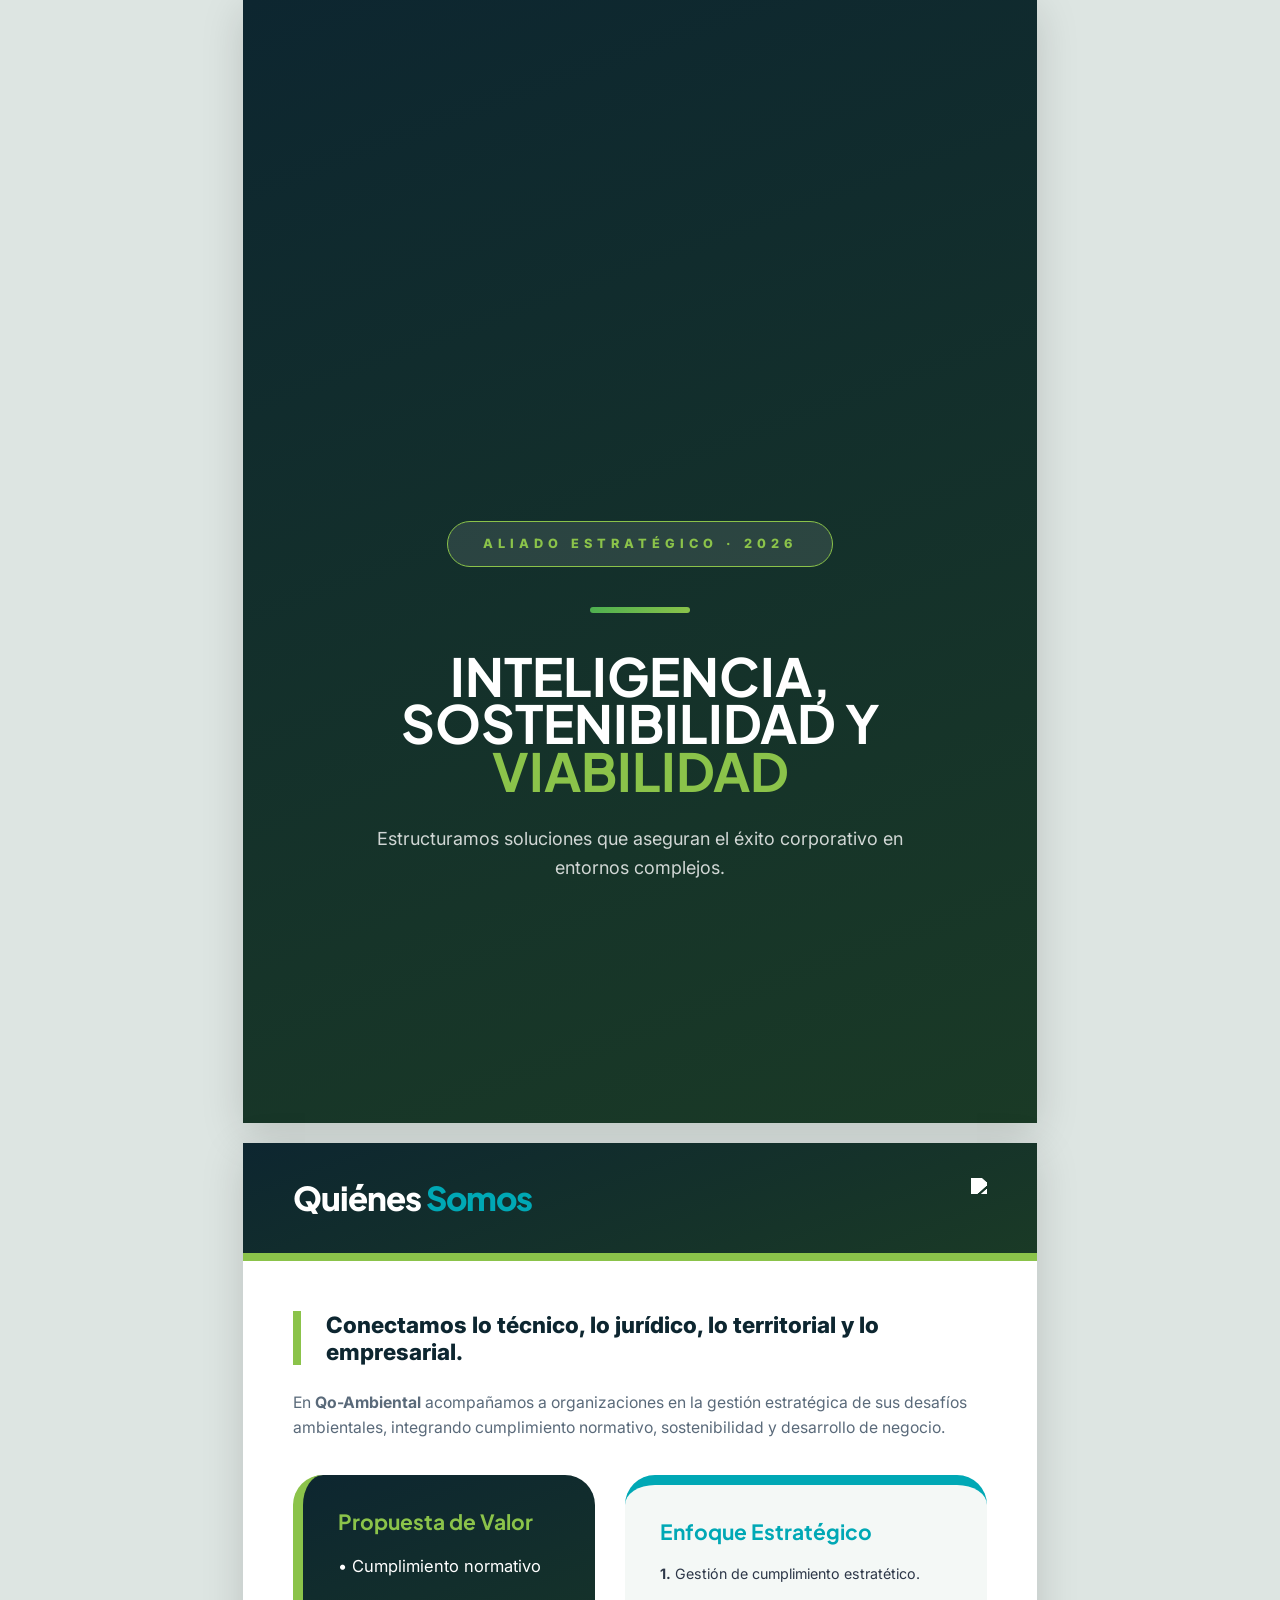
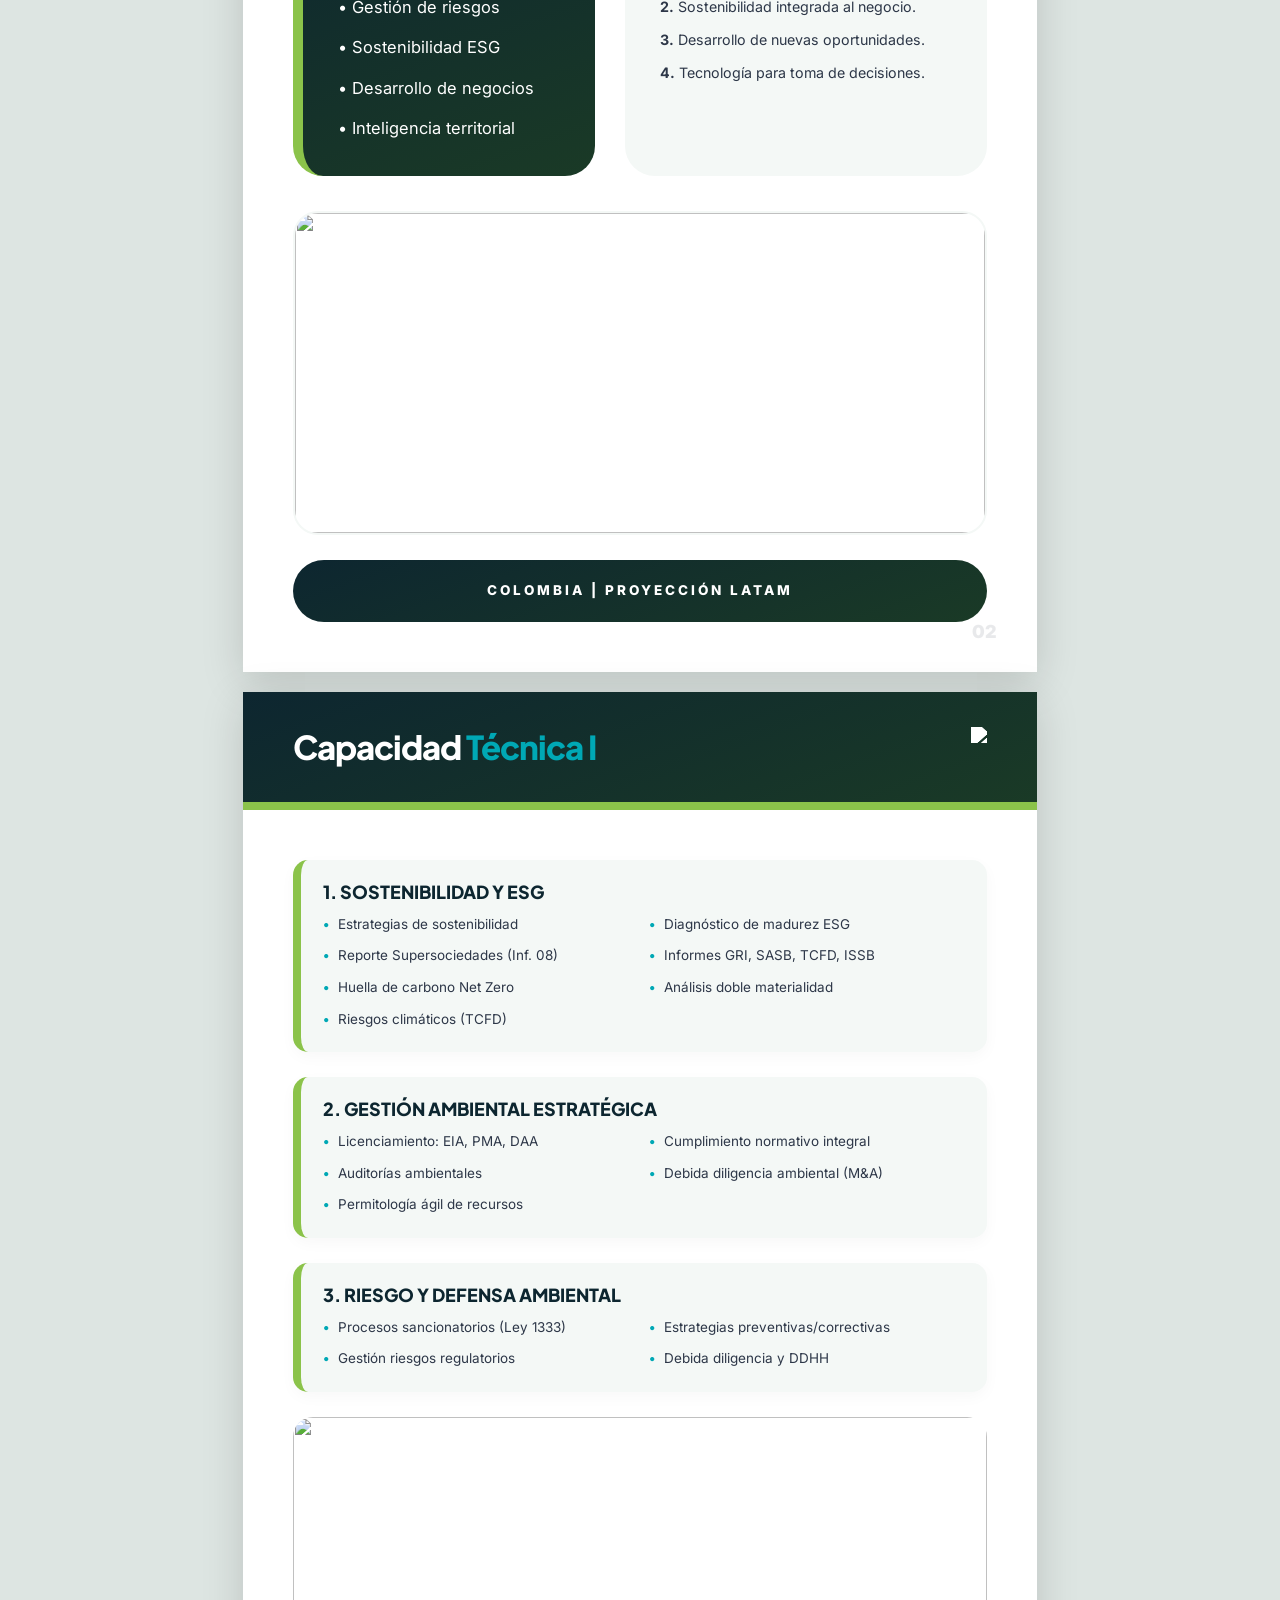
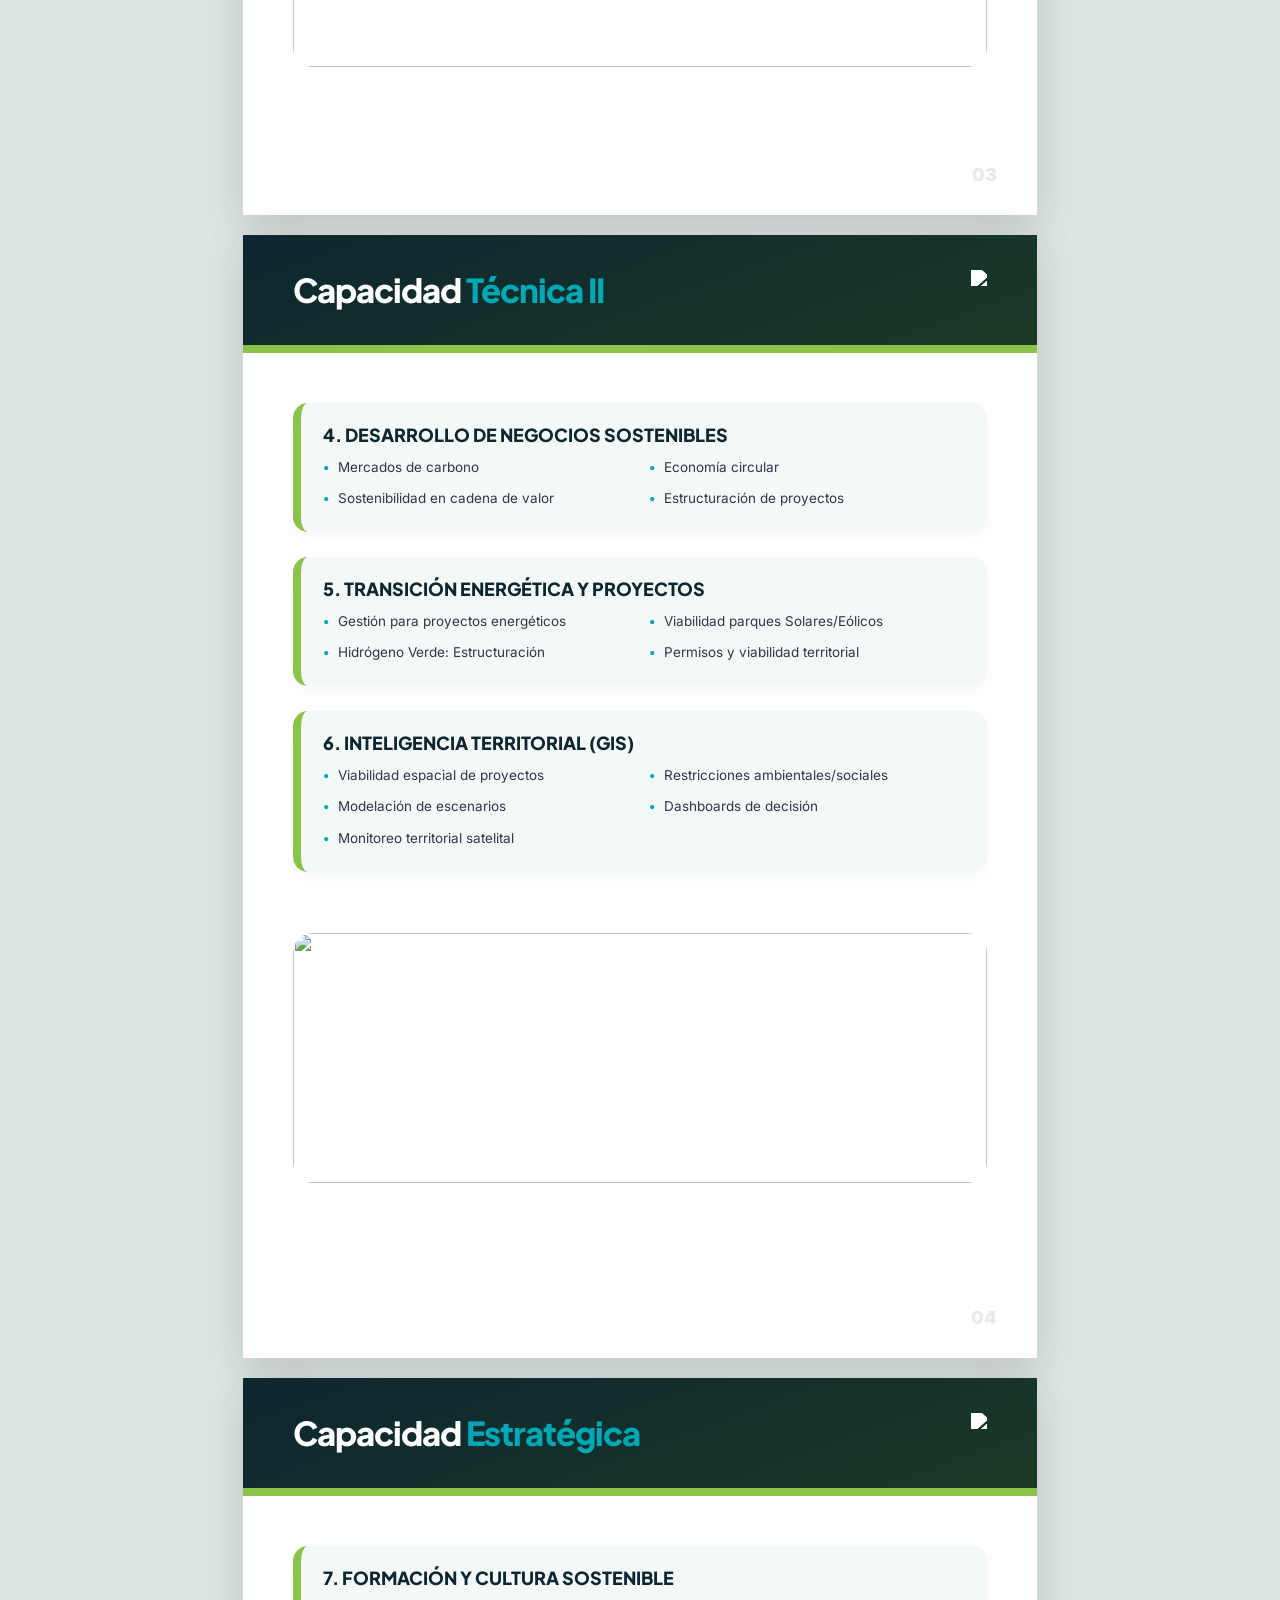
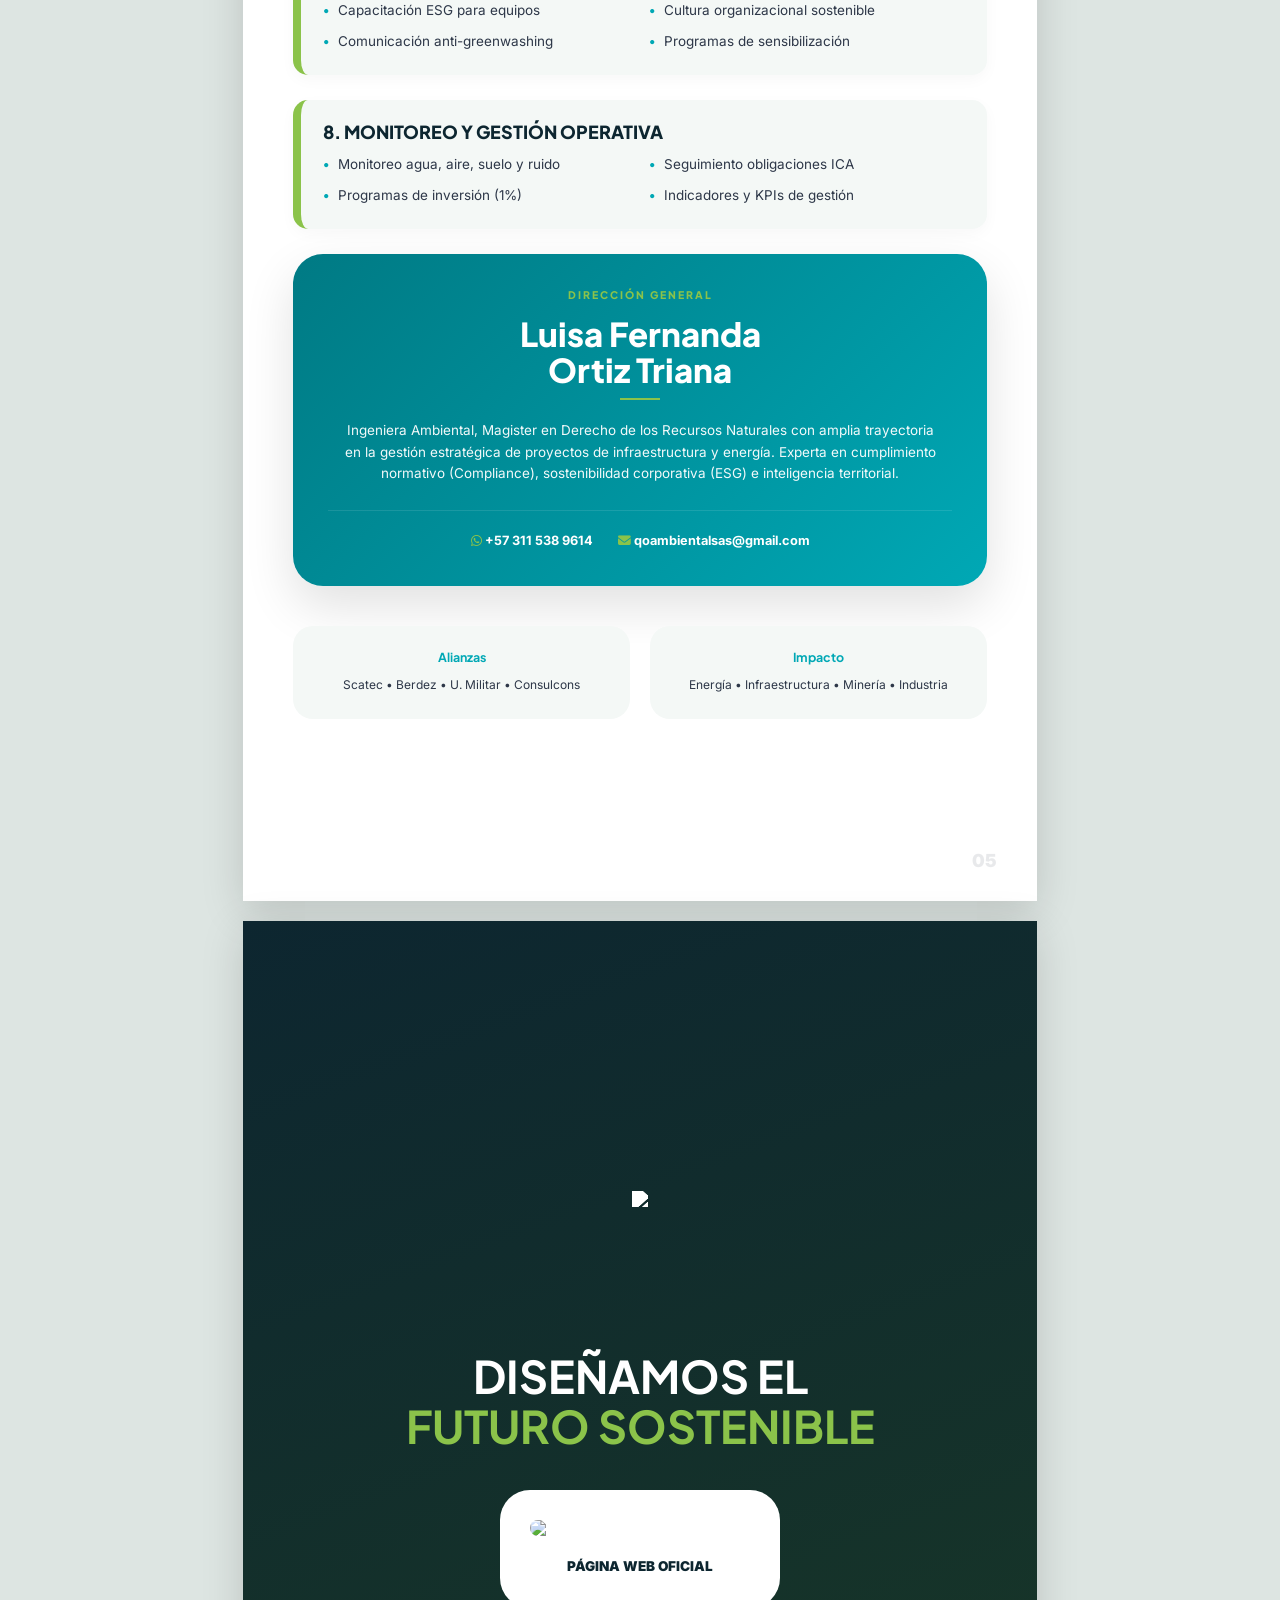
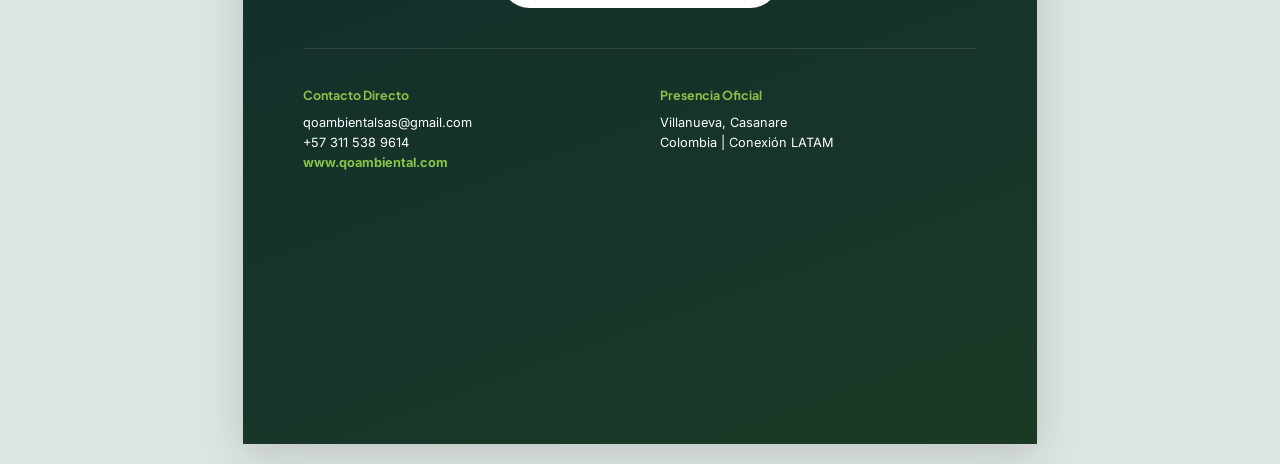
==== commit 9de6cda5: "Add files via upload" ====
--- a/brochure/index.html
+++ b/brochure/index.html
@@ -4,7 +4,7 @@
     <meta charset="UTF-8">
     <meta name="viewport" content="width=device-width, initial-scale=1.0">
     <title>Brochure Corporativo | QO Ambiental</title>
-    <link rel="icon" href="../imagenes/Logo QO-recortado.png">
+    <link rel="icon" href="../assets/brand/Logo QO-recortado.png">
     <link rel="preconnect" href="https://fonts.googleapis.com">
     <link rel="preconnect" href="https://fonts.gstatic.com" crossorigin>
     <link href="https://fonts.googleapis.com/css2?family=Inter:wght@300;400;500;600&family=Plus+Jakarta+Sans:wght@600;700;800;900&display=swap" rel="stylesheet">
@@ -115,7 +115,7 @@
 <!-- P1: PORTADA -->
 <div class="page">
     <div class="cover">
-        <img src="../imagenes/Logo QO.png" alt="" class="cover-logo">
+        <img src="../assets/brand/Logo QO.png" alt="" class="cover-logo">
         <div class="cover-tag">ALIADO ESTRATÉGICO · 2026</div>
         <div class="cover-div"></div>
         <h1 style="font-size:3.5rem; margin-bottom:30px; line-height:.9;">INTELIGENCIA,<br>SOSTENIBILIDAD Y<br><span style="color:var(--lime)">VIABILIDAD</span></h1>
@@ -125,7 +125,7 @@
 
 <!-- P2: IDENTIDAD Y ESTRATEGIA (COMBINADO PARA LLENAR ESPACIO) -->
 <div class="page">
-    <div class="ph"><h2>Quiénes <span>Somos</span></h2><img src="../imagenes/Logo QO.png" class="ph-logo"></div>
+    <div class="ph"><h2>Quiénes <span>Somos</span></h2><img src="../assets/brand/Logo QO.png" class="ph-logo"></div>
     <div class="pb">
         <p class="lead">Conectamos lo técnico, lo jurídico, lo territorial y lo empresarial.</p>
         <p class="bt">En <strong>Qo-Ambiental</strong> acompañamos a organizaciones en la gestión estratégica de sus desafíos ambientales, integrando cumplimiento normativo, sostenibilidad y desarrollo de negocio.</p>
@@ -151,7 +151,7 @@
         </div>
 
         <div style="margin-top:35px; border-radius:25px; overflow:hidden; border:2px solid var(--light);">
-            <img src="../imagenes/qo_portada_es.png" style="width:100%; height:320px; object-fit:cover;">
+            <img src="../assets/gallery/qo_portada_es.png" style="width:100%; height:320px; object-fit:cover;">
         </div>
         
         <div style="margin-top:25px; text-align:center; padding:20px; background:var(--grad-dark); border-radius:100px; color:white;">
@@ -163,7 +163,7 @@
 
 <!-- P3: SERVICIOS (ESG, GESTIÓN & RIESGO) - COMPORTE MÁS DENSIDAD -->
 <div class="page">
-    <div class="ph"><h2>Capacidad <span>Técnica I</span></h2><img src="../imagenes/Logo QO.png" class="ph-logo"></div>
+    <div class="ph"><h2>Capacidad <span>Técnica I</span></h2><img src="../assets/brand/Logo QO.png" class="ph-logo"></div>
     <div class="pb">
         <div class="svc-item">
             <h4>1. SOSTENIBILIDAD Y ESG</h4>
@@ -197,7 +197,7 @@
             </ul>
         </div>
         <div style="flex-grow:1; display:flex; align-items:flex-end;">
-            <img src="../imagenes/qo_esg_es.png" style="width:100%; height:250px; border-radius:20px; object-fit:cover;">
+            <img src="../assets/gallery/qo_esg_es.png" style="width:100%; height:250px; border-radius:20px; object-fit:cover;">
         </div>
     </div>
     <div class="page-num">03</div>
@@ -205,7 +205,7 @@
 
 <!-- P4: SERVICIOS (NEGOCIOS, TRANSICIÓN & GIS) -->
 <div class="page">
-    <div class="ph"><h2>Capacidad <span>Técnica II</span></h2><img src="../imagenes/Logo QO.png" class="ph-logo"></div>
+    <div class="ph"><h2>Capacidad <span>Técnica II</span></h2><img src="../assets/brand/Logo QO.png" class="ph-logo"></div>
     <div class="pb">
         <div class="svc-item">
             <h4>4. DESARROLLO DE NEGOCIOS SOSTENIBLES</h4>
@@ -236,7 +236,7 @@
             </ul>
         </div>
         <div style="flex-grow:1; display:flex; align-items:flex-end;">
-            <img src="../imagenes/qo_gis_es.png" style="width:100%; height:250px; border-radius:20px; object-fit:cover;">
+            <img src="../assets/gallery/qo_gis_es.png" style="width:100%; height:250px; border-radius:20px; object-fit:cover;">
         </div>
     </div>
     <div class="page-num">04</div>
@@ -244,7 +244,7 @@
 
 <!-- P5: SERVICIOS (FORMACIÓN & MONITOREO) + CIERRE -->
 <div class="page">
-    <div class="ph"><h2>Capacidad <span>Estratégica</span></h2><img src="../imagenes/Logo QO.png" class="ph-logo"></div>
+    <div class="ph"><h2>Capacidad <span>Estratégica</span></h2><img src="../assets/brand/Logo QO.png" class="ph-logo"></div>
     <div class="pb">
         <div class="svc-item">
             <h4>7. FORMACIÓN Y CULTURA SOSTENIBLE</h4>
@@ -265,10 +265,17 @@
             </ul>
         </div>
 
-        <div style="background:var(--grad-teal); color:white; padding:40px; border-radius:30px; text-align:center; box-shadow:var(--shadow-premium);">
-            <i class="fas fa-quote-left" style="font-size:2rem; opacity:0.3; margin-bottom:15px;"></i>
-            <p style="font-size:1.4rem; font-weight:800; line-height:1.3; margin-bottom:15px;">"Transformamos el cumplimiento normativo en una ventaja competitiva real para su activo."</p>
-            <p style="font-size:.9rem; opacity:0.8;">Garantizamos la trazabilidad total de su gestión ambiental.</p>
+        <div style="background:var(--grad-teal); color:white; padding:35px; border-radius:30px; text-align:center; box-shadow:var(--shadow-premium);">
+            <h5 style="color:var(--lime); margin-bottom:15px; font-weight:900; letter-spacing:2px; text-transform:uppercase; font-size:.7rem;">Dirección General</h5>
+            <h4 style="font-size:2.2rem; font-weight:900; line-height:1.1; margin-bottom:10px;">Luisa Fernanda<br>Ortiz Triana</h4>
+            <div style="width:40px; height:2px; background:var(--lime); margin:0 auto 20px;"></div>
+            
+            <p style="font-size:.9rem; opacity:0.95; line-height:1.6; margin-bottom:25px; padding:0 10px;">Ingeniera Ambiental, Magister en Derecho de los Recursos Naturales con amplia trayectoria en la gestión estratégica de proyectos de infraestructura y energía. Experta en cumplimiento normativo (Compliance), sostenibilidad corporativa (ESG) e inteligencia territorial.</p>
+            
+            <div style="display:flex; justify-content:center; gap:25px; border-top:1px solid rgba(255,255,255,0.1); padding-top:20px;">
+                <div style="font-size:.85rem; font-weight:700;"><i class="fab fa-whatsapp" style="color:var(--lime);"></i> +57 311 538 9614</div>
+                <div style="font-size:.85rem; font-weight:700;"><i class="fas fa-envelope" style="color:var(--lime);"></i> qoambientalsas@gmail.com</div>
+            </div>
         </div>
 
         <div style="margin-top:40px; display:grid; grid-template-columns:1fr 1fr; gap:20px;">
@@ -288,24 +295,25 @@
 <!-- P6: CIERRE FINAL -->
 <div class="page">
     <div class="cover" style="padding:60px;">
-        <img src="../imagenes/Logo QO.png" style="height:120px; margin-bottom:40px; filter:brightness(0) invert(1);">
+        <img src="../assets/brand/Logo QO.png" style="height:120px; margin-bottom:40px; filter:brightness(0) invert(1);">
         <h2 style="font-size:3rem; color:white; margin-bottom:40px;">DISEÑAMOS EL<br><span style="color:var(--lime)">FUTURO SOSTENIBLE</span></h2>
         
         <div style="background:white; padding:30px; border-radius:30px; margin-bottom:40px; display:inline-block;">
             <img src="https://api.qrserver.com/v1/create-qr-code/?size=250x250&data=https://qoambiental.com/&color=00A8B5&bgcolor=FFFFFF&qzone=2" style="border-radius:15px; width:220px;">
-            <p style="color:var(--dark); font-weight:900; margin-top:20px; font-size:.9rem;">ESCANEÉ PARA MÁS DETALLE</p>
+            <p style="color:var(--dark); font-weight:900; margin-top:20px; font-size:.9rem;">PÁGINA WEB OFICIAL</p>
         </div>
 
         <div style="width:100%; border-top:1px solid rgba(255,255,255,0.1); padding-top:40px; display:grid; grid-template-columns:1fr 1fr; gap:40px; text-align:left;">
             <div>
                 <h5 style="color:var(--lime); margin-bottom:10px;">Contacto Directo</h5>
-                <p style="font-size:.9rem;">qoambientalsas@gmail.com</p>
-                <p style="font-size:.9rem;">+57 311 538 9614</p>
+                <p style="font-size:.85rem;">qoambientalsas@gmail.com</p>
+                <p style="font-size:.85rem;">+57 311 538 9614</p>
+                <p style="font-size:.85rem; color:var(--lime); font-weight:700;">www.qoambiental.com</p>
             </div>
             <div>
                 <h5 style="color:var(--lime); margin-bottom:10px;">Presencia Oficial</h5>
-                <p style="font-size:.9rem;">Villanueva, Casanare</p>
-                <p style="font-size:.9rem;">Colombia | Conexión LATAM</p>
+                <p style="font-size:.85rem;">Villanueva, Casanare</p>
+                <p style="font-size:.85rem;">Colombia | Conexión LATAM</p>
             </div>
         </div>
     </div>
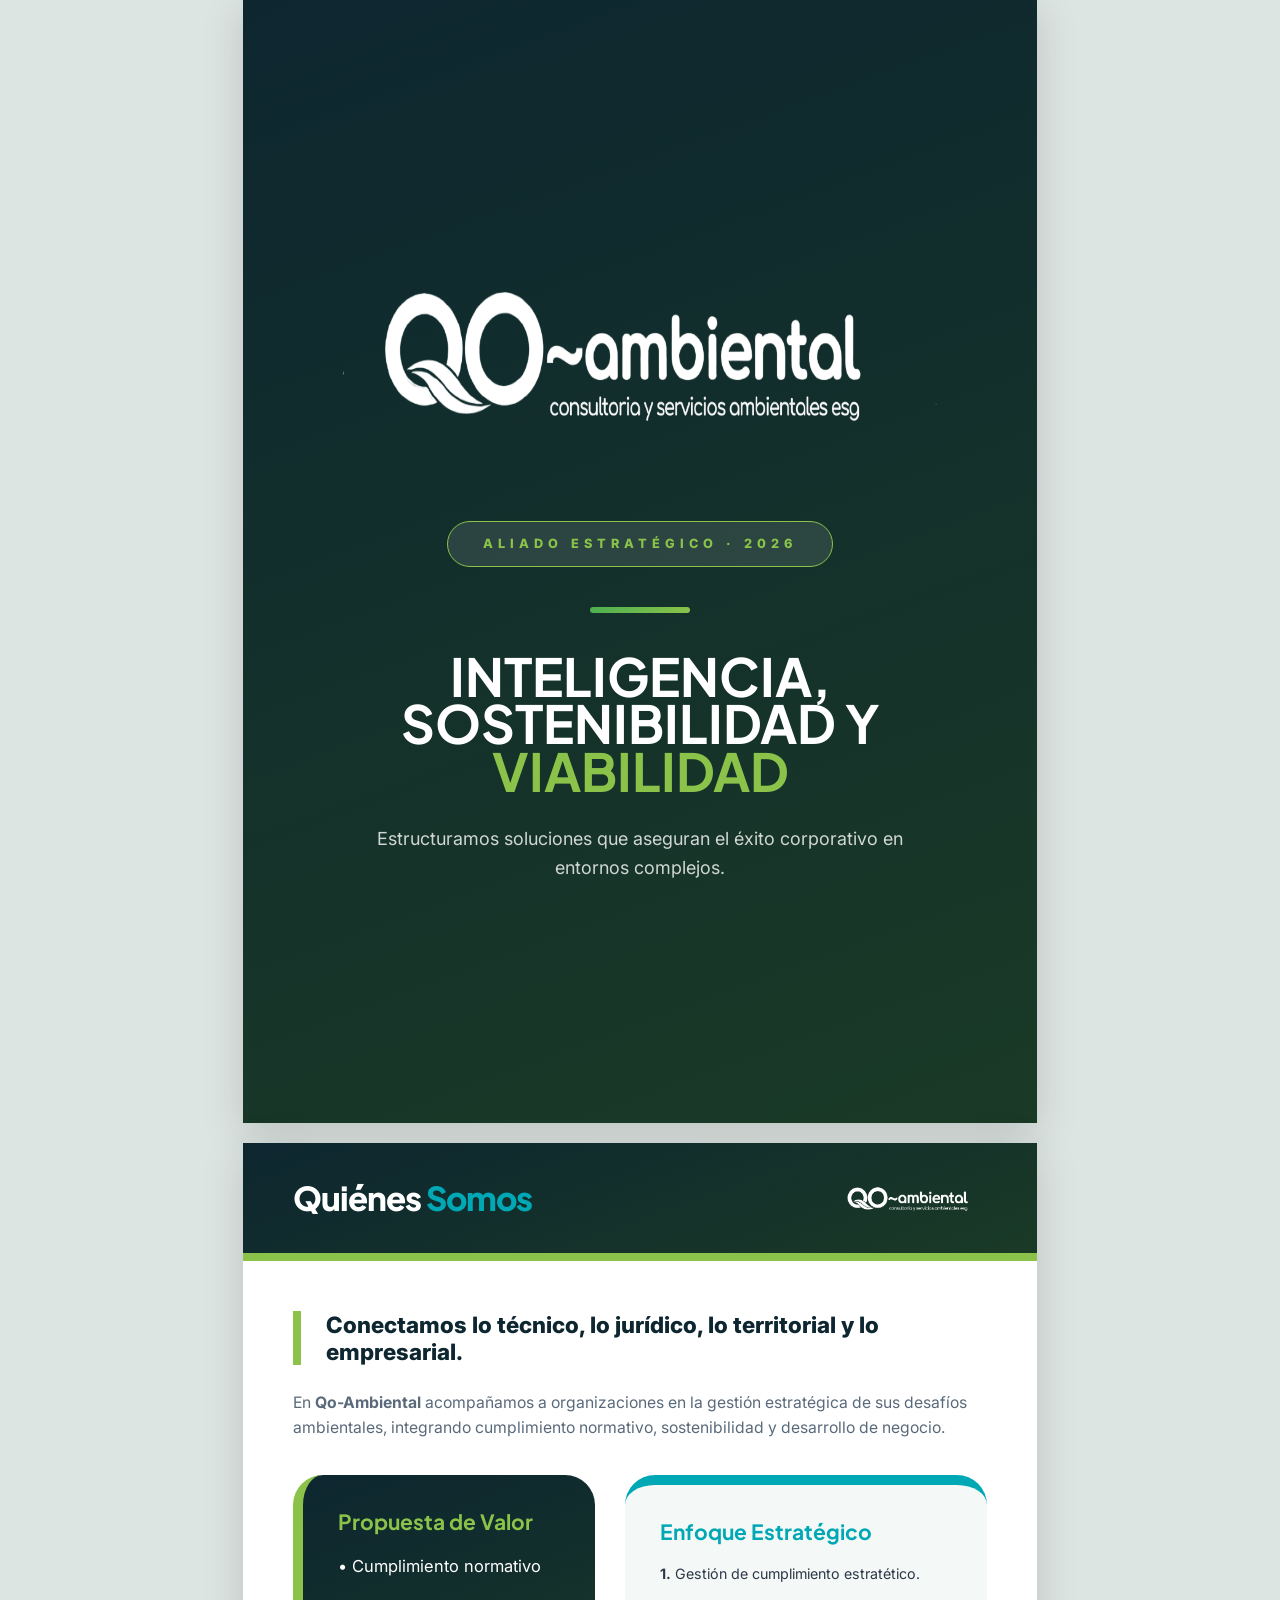
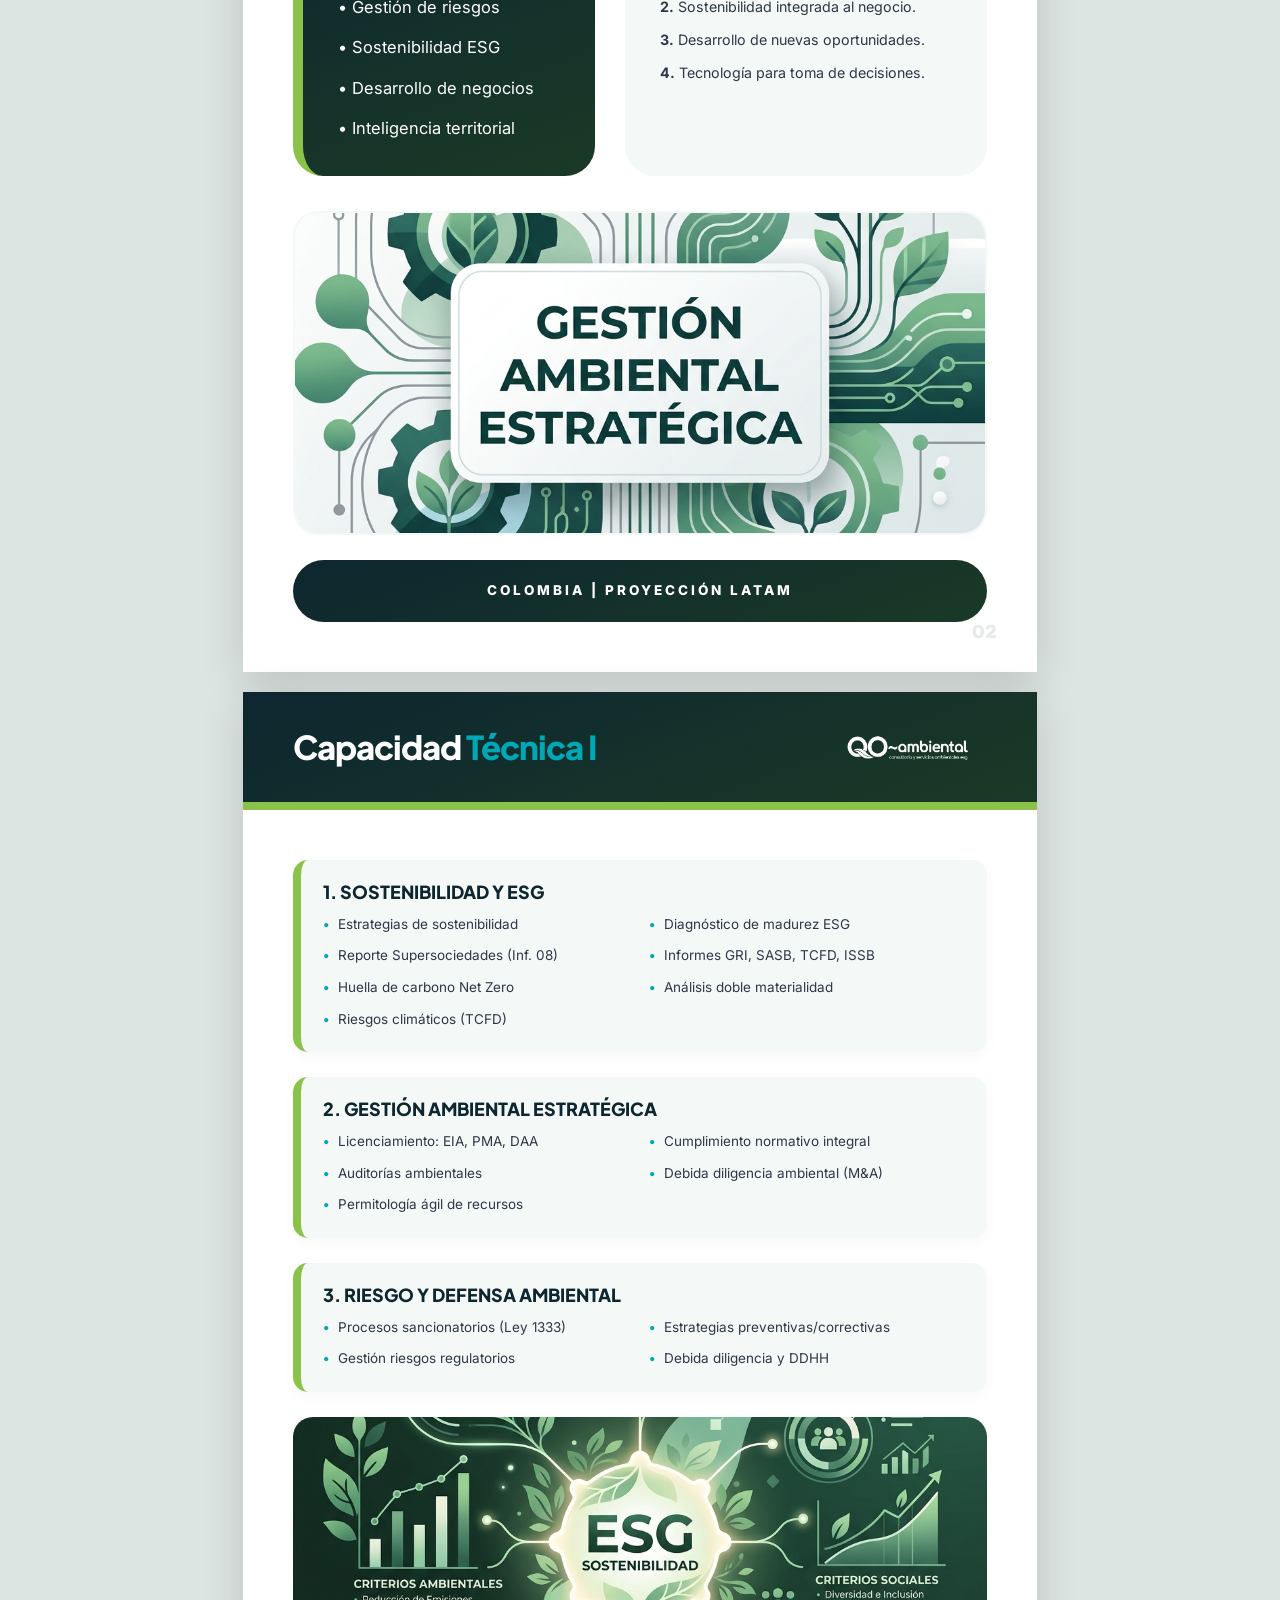
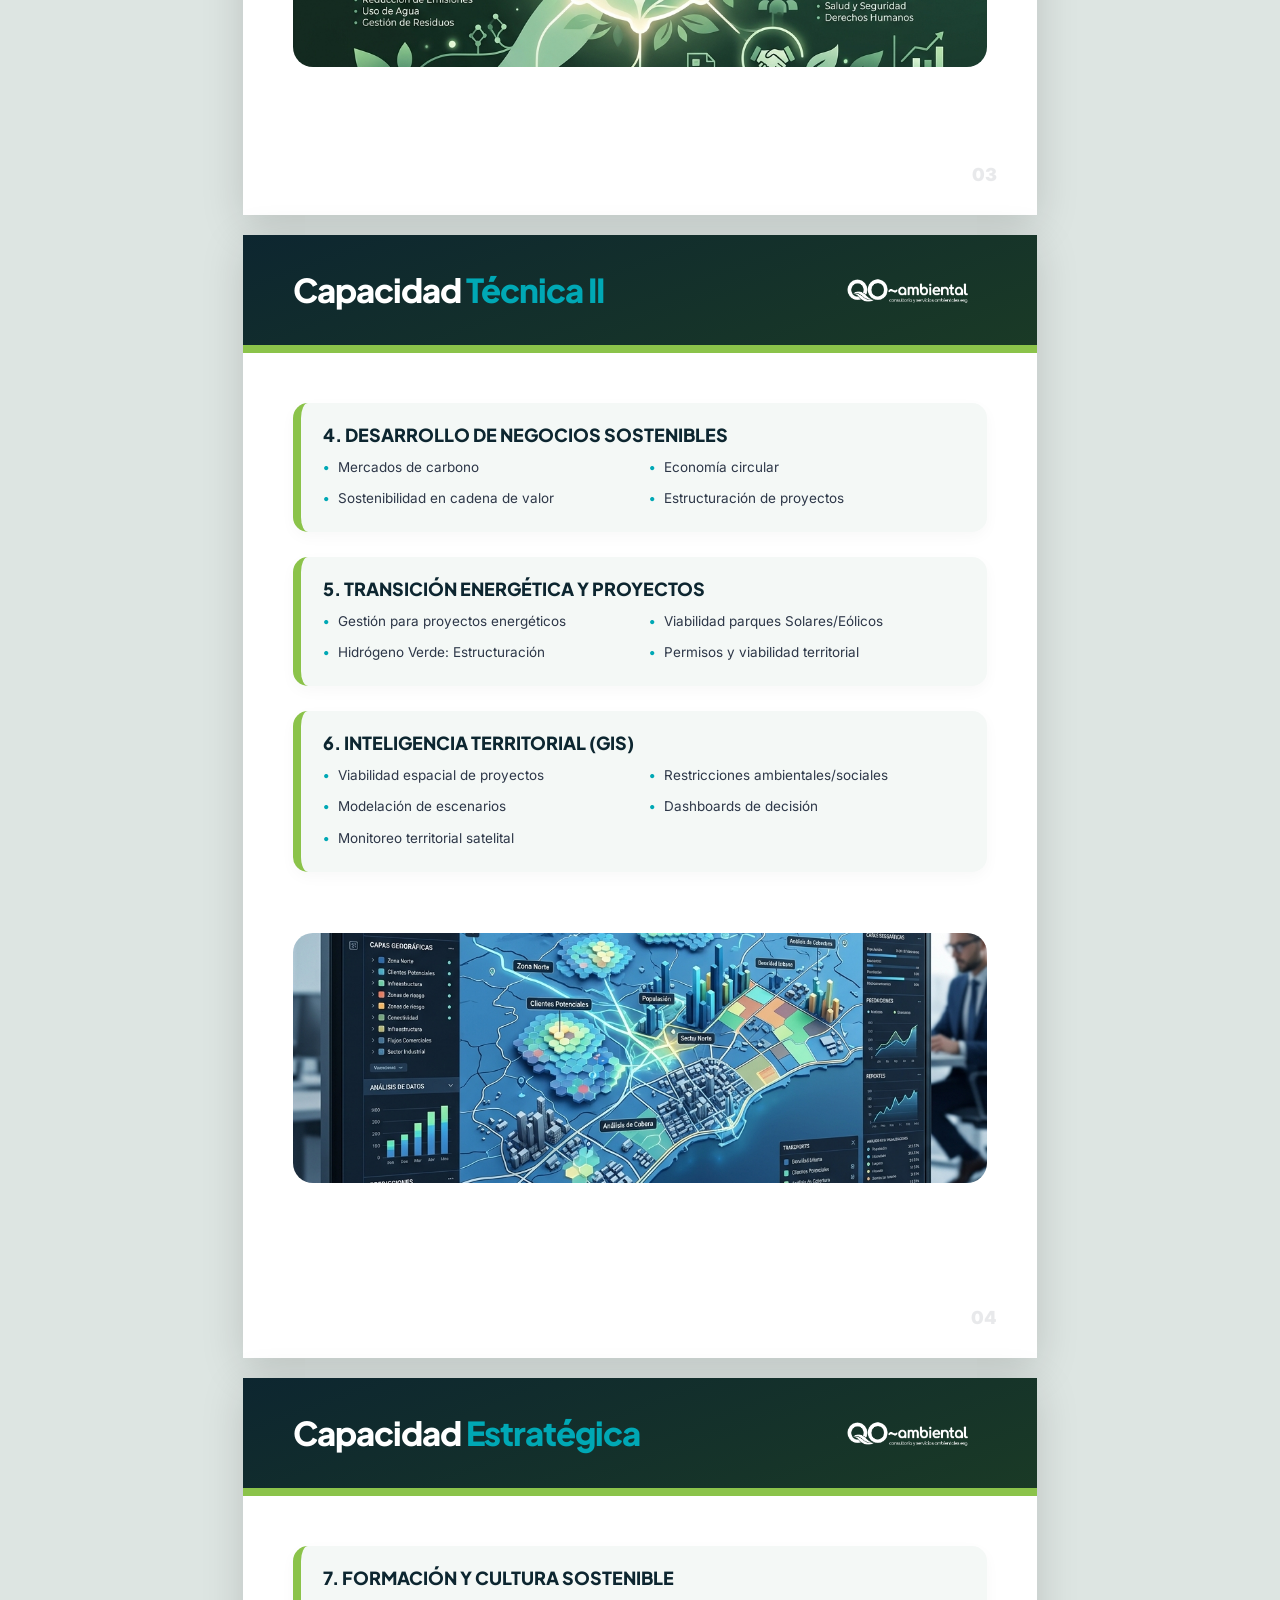
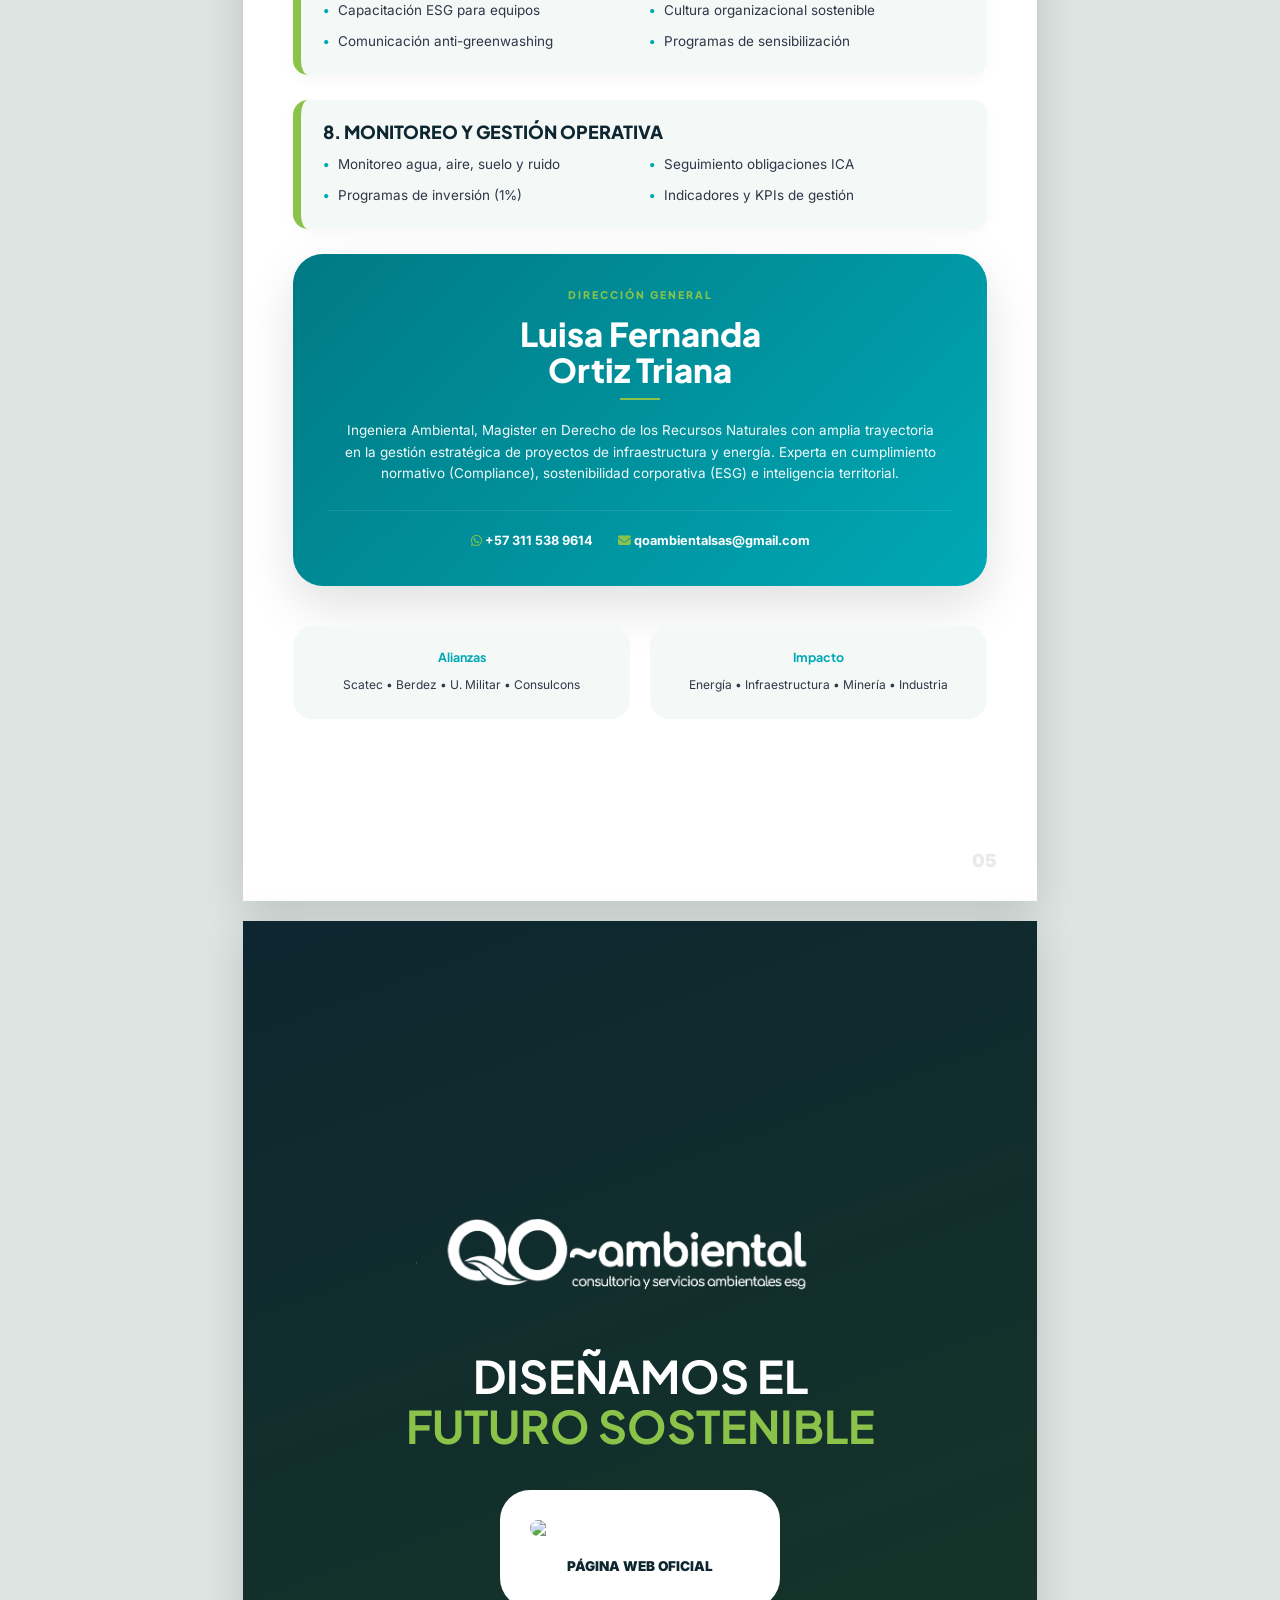
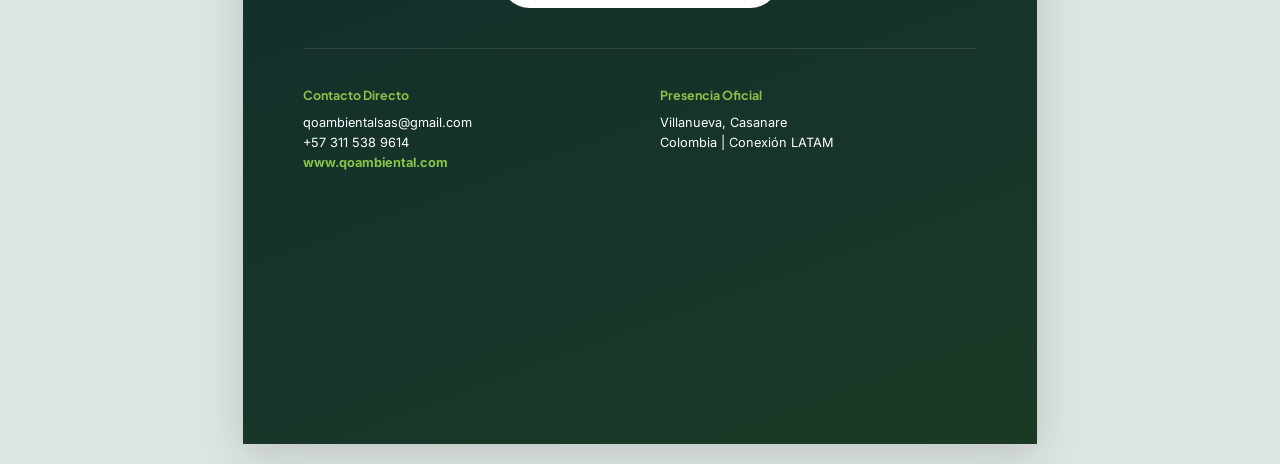
==== commit ac908852: "Add files via upload" ====
--- a/brochure/index.html
+++ b/brochure/index.html
@@ -151,7 +151,7 @@
         </div>
 
         <div style="margin-top:35px; border-radius:25px; overflow:hidden; border:2px solid var(--light);">
-            <img src="../assets/gallery/qo_portada_es.png" style="width:100%; height:320px; object-fit:cover;">
+            <img src="../assets/media/qo_portada_es.png" style="width:100%; height:320px; object-fit:cover;">
         </div>
         
         <div style="margin-top:25px; text-align:center; padding:20px; background:var(--grad-dark); border-radius:100px; color:white;">
@@ -197,7 +197,7 @@
             </ul>
         </div>
         <div style="flex-grow:1; display:flex; align-items:flex-end;">
-            <img src="../assets/gallery/qo_esg_es.png" style="width:100%; height:250px; border-radius:20px; object-fit:cover;">
+            <img src="../assets/media/qo_esg_es.png" style="width:100%; height:250px; border-radius:20px; object-fit:cover;">
         </div>
     </div>
     <div class="page-num">03</div>
@@ -236,7 +236,7 @@
             </ul>
         </div>
         <div style="flex-grow:1; display:flex; align-items:flex-end;">
-            <img src="../assets/gallery/qo_gis_es.png" style="width:100%; height:250px; border-radius:20px; object-fit:cover;">
+            <img src="../assets/media/qo_gis_es.png" style="width:100%; height:250px; border-radius:20px; object-fit:cover;">
         </div>
     </div>
     <div class="page-num">04</div>
